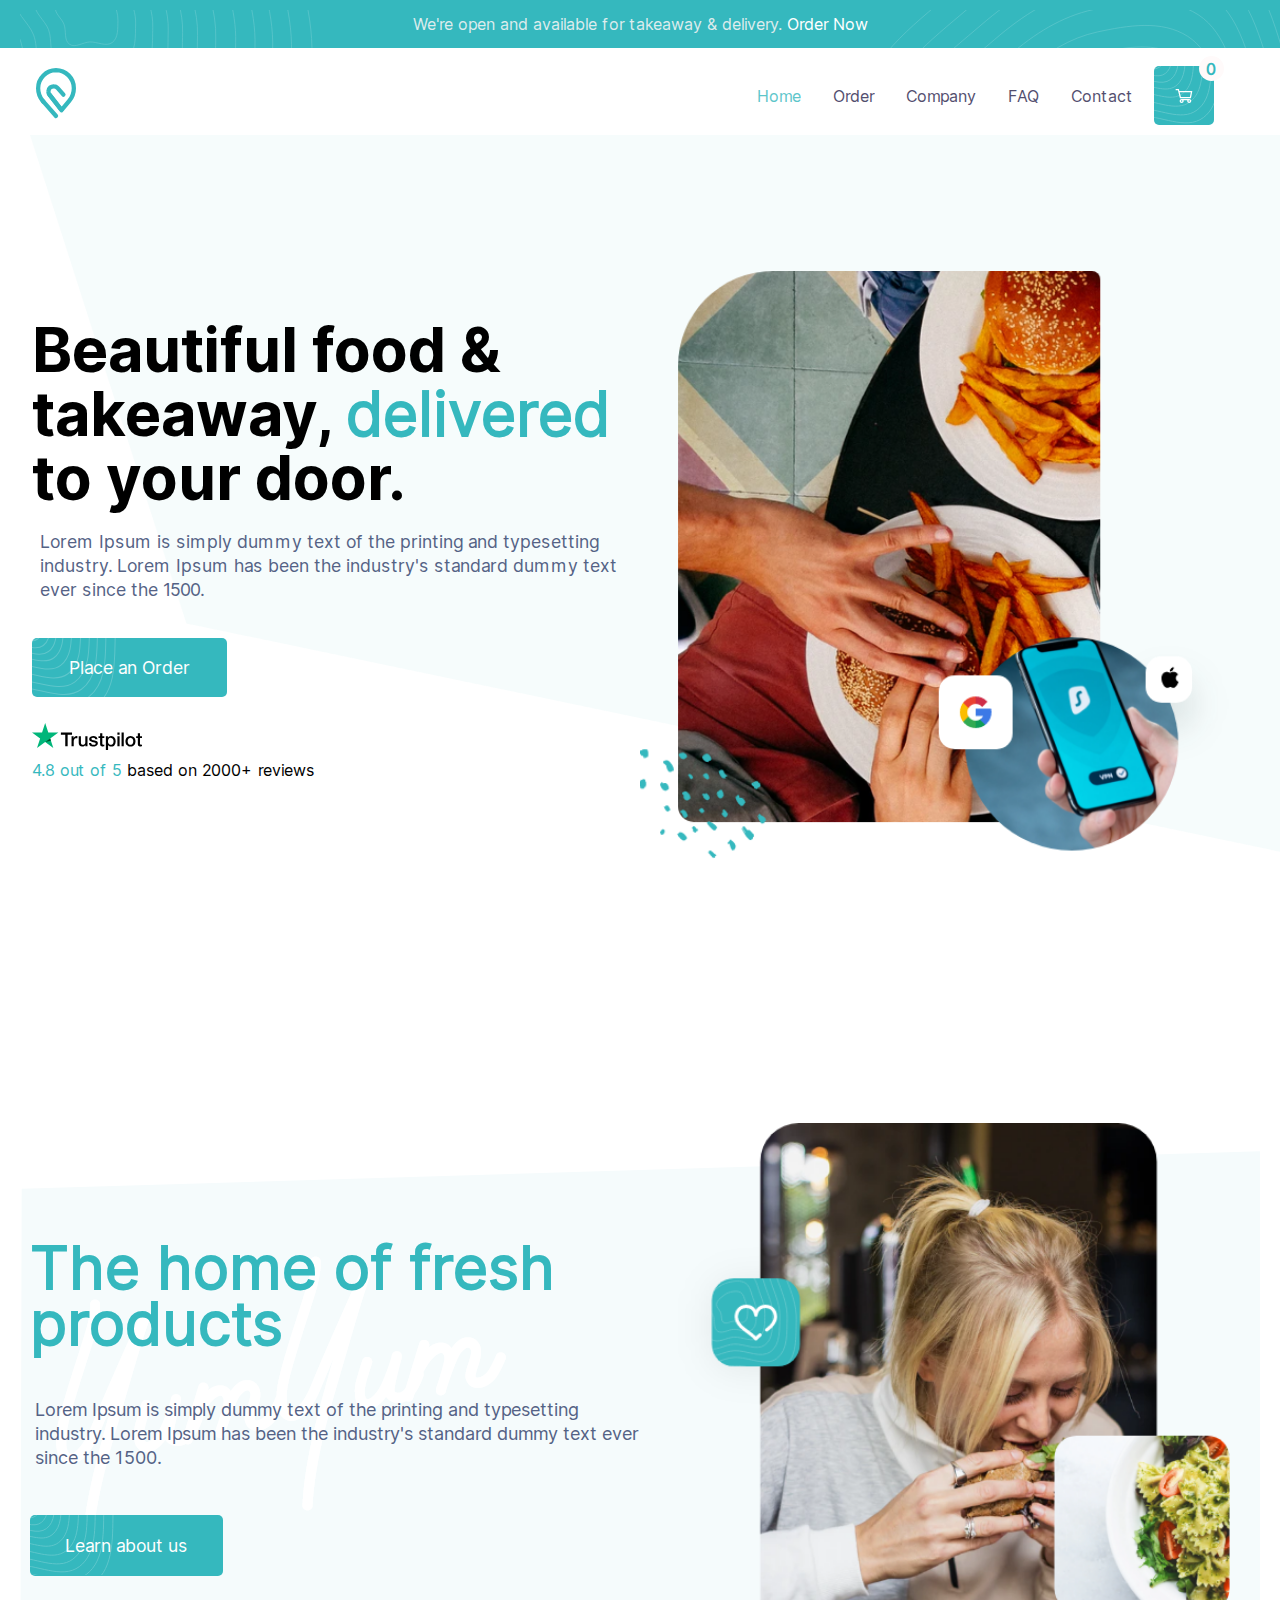
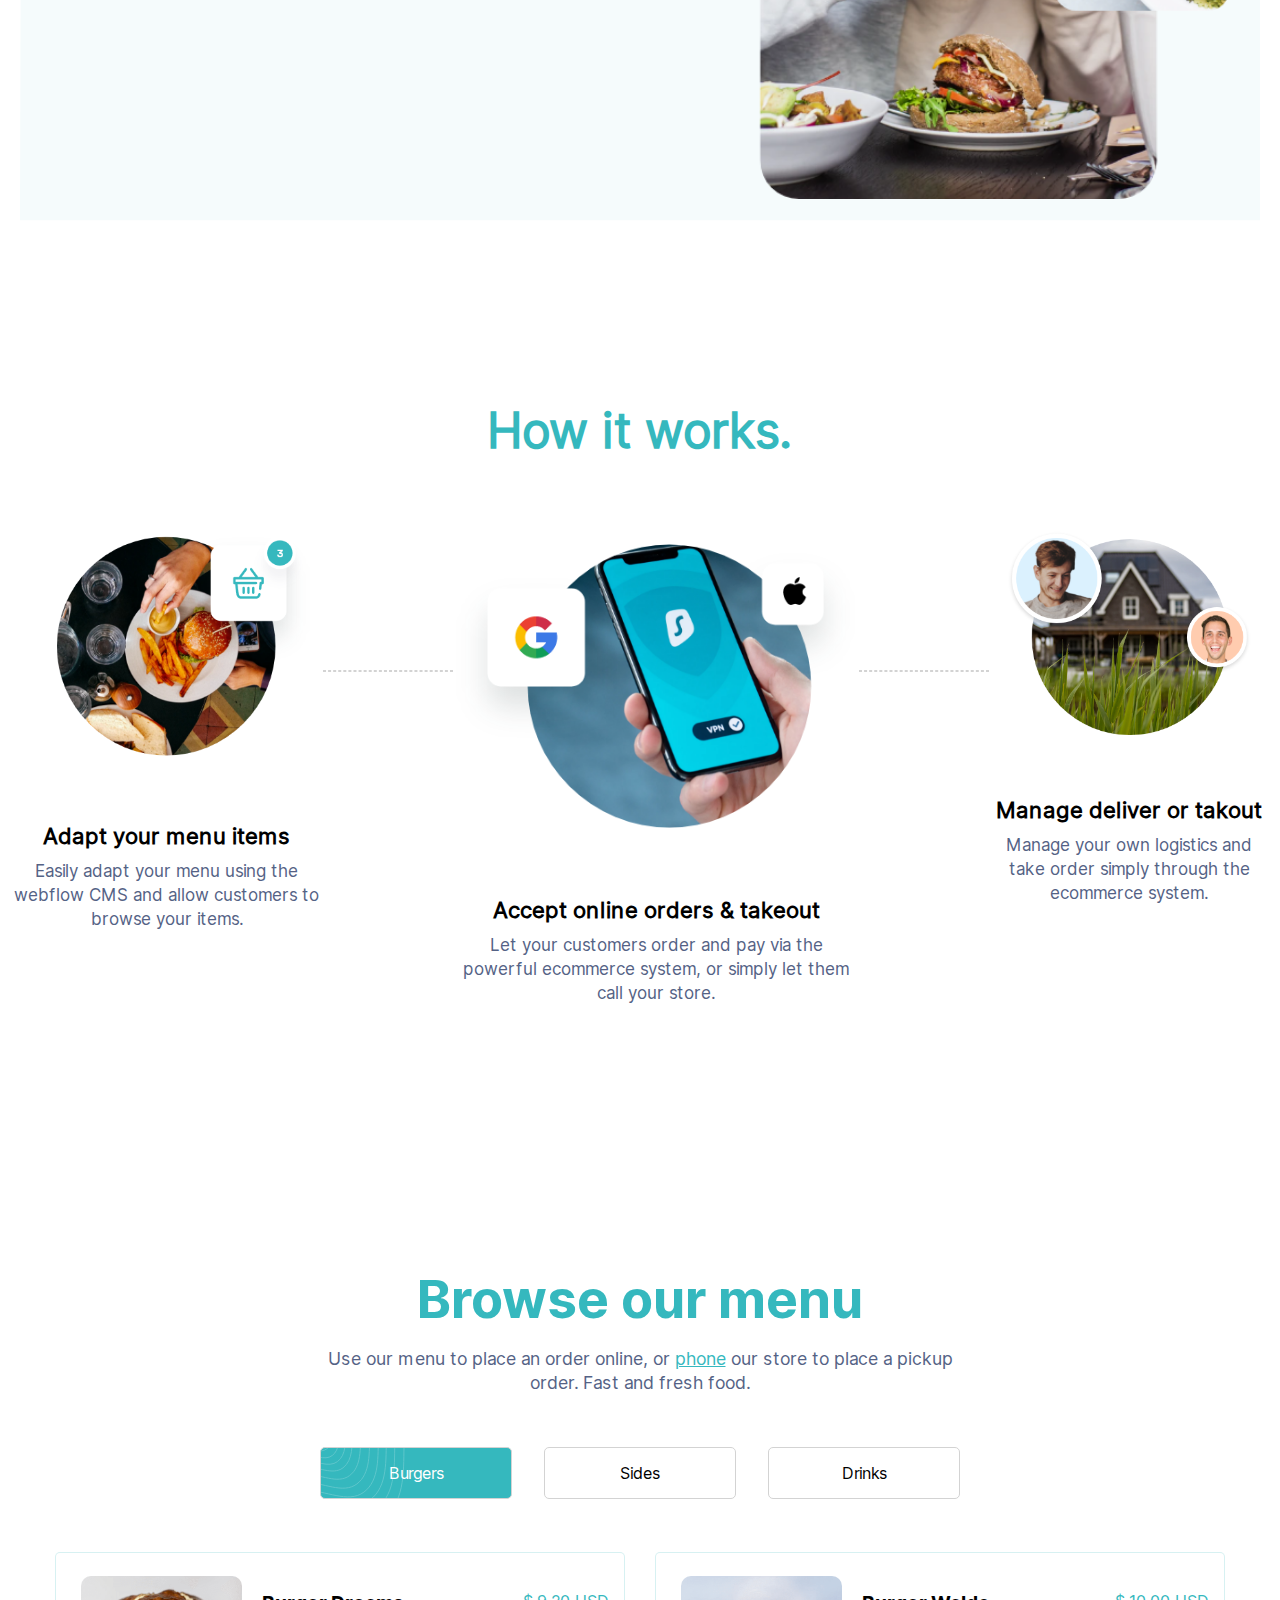
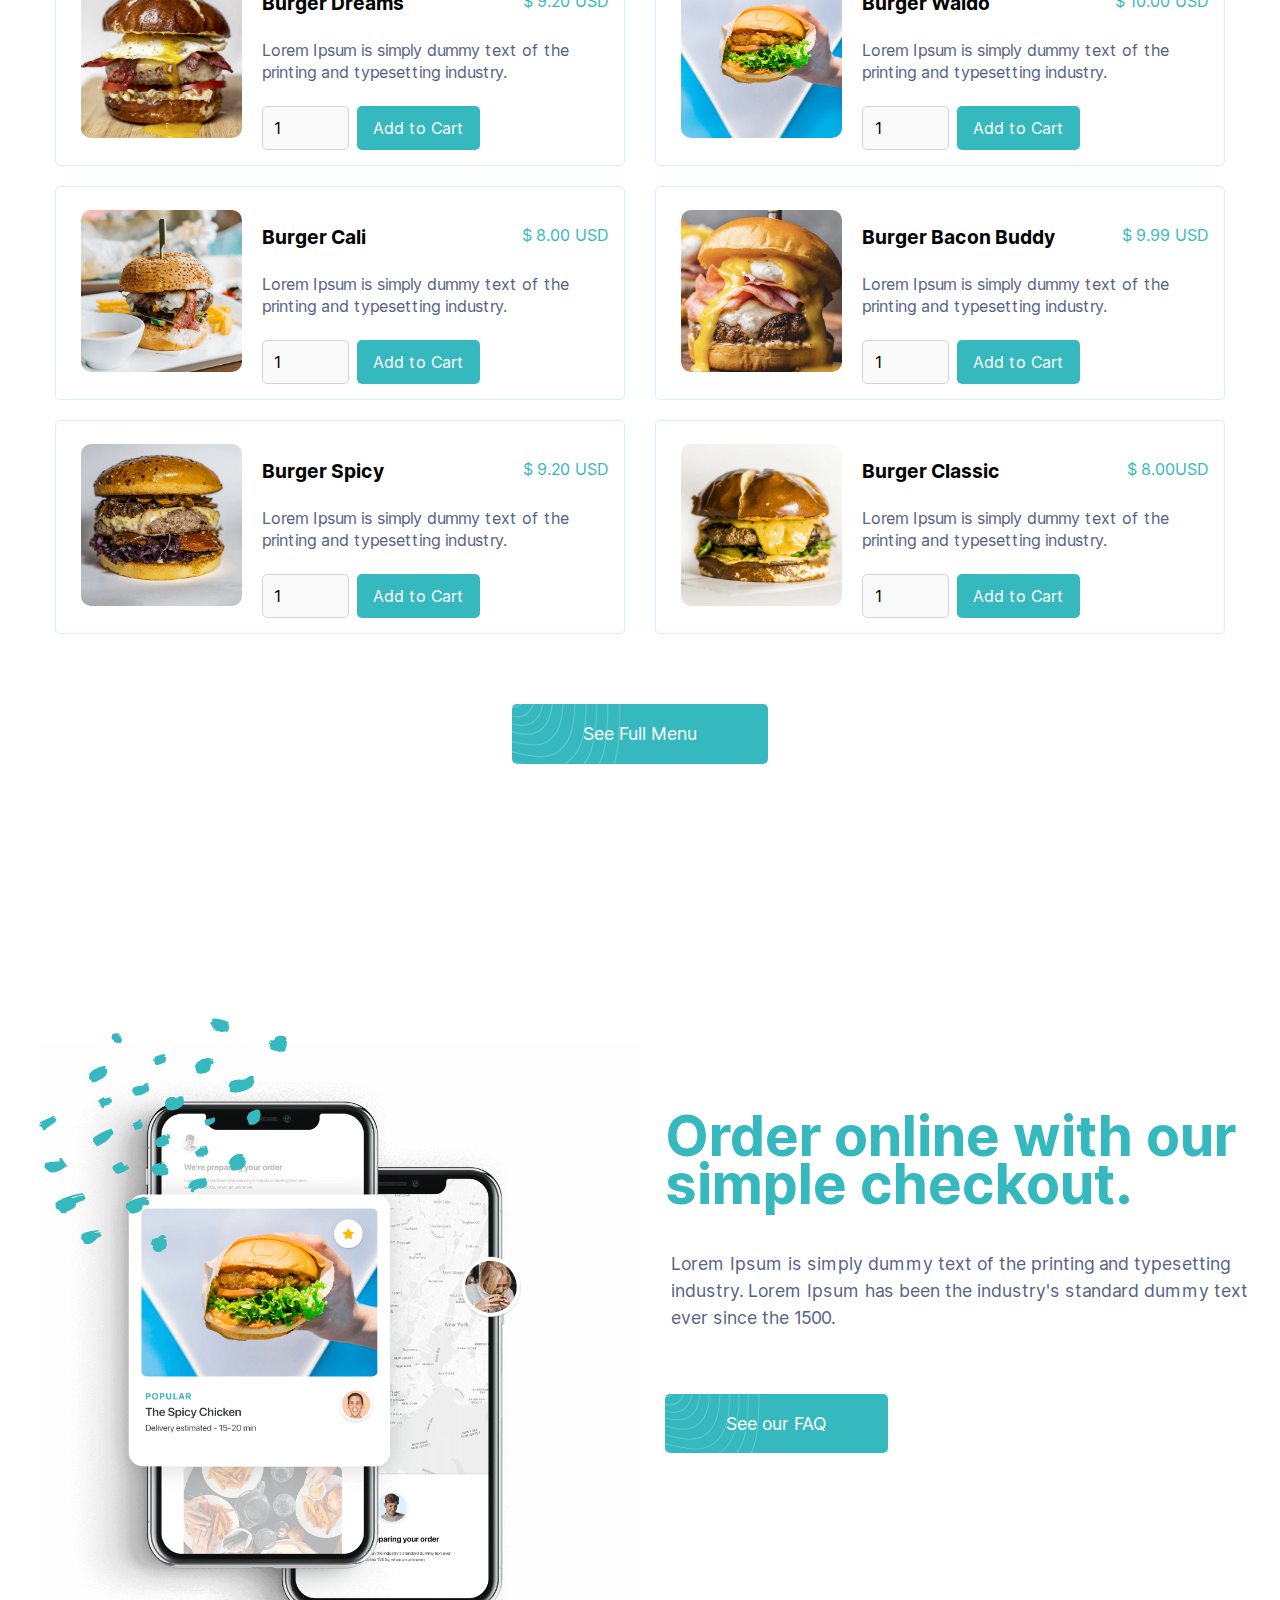
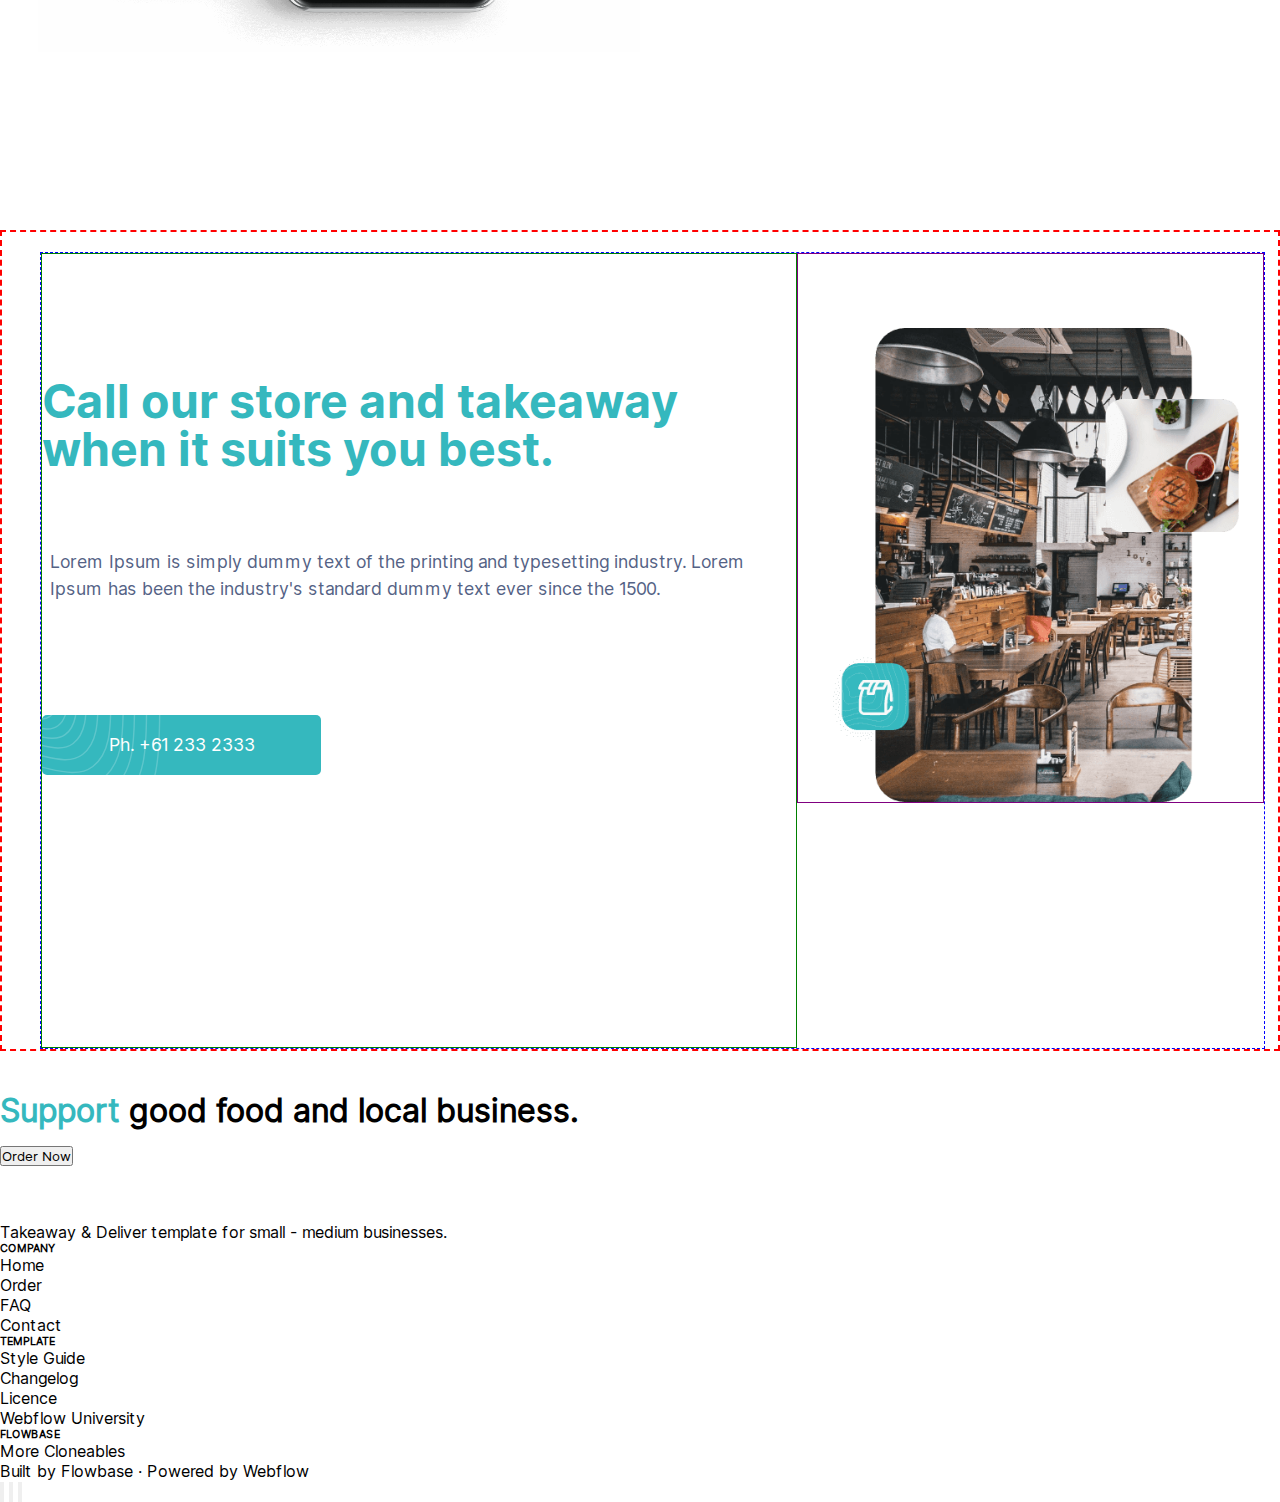
==== index.html @ 61f8eb77 "Finished mobile and desktop layout for call section." ====
<!DOCTYPE html>
<html lang="en">
<head>
    <meta charset="UTF-8">
    <meta http-equiv="X-UA-Compatible" content="IE=edge">
    <meta name="viewport" content="width=device-width, initial-scale=1.0">
    <link rel="stylesheet" href="/resources/styles.css">
    <title>Document</title>
</head>
<body>
    <nav>
        <section id="delivery-notice">
            <img src="/images/Banner Wave.svg" id="banner-wave">
            <p>We're open and available for takeaway & delivery. <a id="order-now">Order Now</a></p>
        </section>

        <section id="link-menu">
            <div id="nav-right">
                <div id="logo-container">
                    <a href="/"><img src="images/Logo.svg" id="logo"></a>
                </div>
                <ul id="nav-list">
                    <li><a class="active">Home</a></li>
                    <li><a>Order</a></li>
                    <li><a>Company</a></li>
                    <li><a>FAQ</a></li>
                    <li><a>Contact</a></li>
                </ul>

                <div id="cart-button">
                    <a>
                        <div id="cart-banner-container">
                            <img src="images/Button Wave.svg" id="cart-banner">
                        </div>
                        <img src="images/shopping-cart.svg" id="cart-pic">
                        <div id="round-div-cart">
                            <p id="in-cart">0</p>
                        </div>
                    </a>
                </div>

                <div id="burger-menu">
                    <a>
                        <img id="burger-menu-icon" src="images/Hamburger_icon.svg">
                    </a>
                </div>
            </div>
        </section>
    </nav>

    <main>
        <section id="first-impression">
            <img src="images/BG Shape.svg" id="impression-bg">
            <div id="first-impression-content">
                <div id="first-impression-left">
                    <div id="background-container">
                        <img id="background-image" src="images/BG Shape.svg">
                    </div>
                    <h1>Beautiful food & takeaway, <span class="highlight-blue">delivered</span> to your door.</h1>
                    <p id="h1-under">Lorem Ipsum is simply dummy text of the printing and typesetting industry. Lorem Ipsum has been the industry's standard dummy text ever since the 1500.</p>
                    <button class="design-button" id="order-button">Place an Order</button>
                    <img id="trustpilot" src="images/trustpilot-logo.svg">
                    <p id="review-text"><span class="highlight-blue">4.8 out of 5</span> based on 2000+ reviews</p>
                </div>

                <div id="first-impression-right">
                    <img src="images/Hero Image.png" id="social-food">
                </div>
            </div>
        </section>

        <section id="fresh-products">
            <img id="fresh-bg" src="images/BG Shape Content.svg">
            <img id="yum-yum" src="images/YumYum.png"> 
            <div id="fresh-products-content">
                <div id="left-fresh-section">
                    <h1>The home of fresh products</h1>
                    <p>Lorem Ipsum is simply dummy text of the printing and typesetting industry. Lorem Ipsum has been the industry's standard dummy text ever since the 1500.</p>
                    <button id="about-us-button" class="design-button">Learn about us</button>
                </div>
                <div id="right-fresh-section">
                    <img id="woman-eating-burger" src="images/Group 33.png">
                </div>
            </div>
        </section>

        <section id="how-it-works">
            <h1 class="highlight-blue">How it works.</h1>

            <div id="steps-container">
                <div class="step" id="step-1">
                    <img class="step-image" src="images/Step 01.png">
                    <h2>Adapt your menu items</h2>
                    <p>Easily adapt your menu using the webflow CMS and allow customers to browse your items.</p>
                </div>
                
                <div class="dashed-line"></div>

                <div class="step" id="step-2">
                    <img class="step-image" src="images/Step 02.png">
                    <h2>Accept online orders & takeout</h2>
                    <p>Let your customers order and pay via the powerful ecommerce system, or simply let them call your store.</p>
                </div>
                
                <div class="dashed-line"></div>

                <div class="step" id="step-3">
                    <img class="step-image" src="images/Step 03.png">
                    <h2>Manage deliver or takout</h2>
                    <p>Manage your own logistics and take order simply through the ecommerce system.</p>
                </div>
            </div>
        </section>

        <section id="menu-container">
            <img class="background-image" id="menu-bg" src="images/BG Shape Content.svg">

            <section id="menu-content">
                <section id="menu-heading">
                    <h1>Browse our menu</h1>
                    <p>Use our menu to place an order online, or <a id="phone-link" class="highlight-blue">phone</a> our store to place a pickup order. Fast and fresh food.</p>
                    <section id="menu-type-buttons">
                        <button class="menu-button active-button">Burgers</button>
                        <button class="menu-button">Sides</button>
                        <button class="menu-button">Drinks</button>
                    </section>
                </section>

                <section id="menu-grid">
                    <div class="product-card">
                        <div class="product-photo-container">
                            <img class="menu-product-photo" src="images/Burger 03.png">
                        </div>

                        <div class="right-section">
                            <div class="product-name-price">
                                <h2 class="product-name">Burger Dreams</h2>
                                <p class="product-price highlight-blue">$ 9.20 USD</p>
                            </div>
                            <p class="product-description">Lorem Ipsum is simply dummy text of the printing and typesetting industry.</p>
    
                            <div class="quantity-add-button">
                                <input type="number" class="quantity" min="0" value="1">
                                <button class="design-button add-to-cart-button">Add to Cart</button>
                            </div>

                        </div>
                    </div>

                    <div class="product-card">
                        <div class="product-photo-container">
                            <img class="menu-product-photo" src="images/Burger 08.png">
                        </div>

                        <div class="right-section">
                            <div class="product-name-price">
                                <h2 class="product-name">Burger Waldo</h2>
                                <p class="product-price highlight-blue">$ 10.00 USD</p>
                            </div>
                            <p class="product-description">Lorem Ipsum is simply dummy text of the printing and typesetting industry.</p>
    
                            <div class="quantity-add-button">
                                <input type="number" class="quantity" min="0" value="1">
                                <button class="design-button add-to-cart-button">Add to Cart</button>
                            </div>

                        </div>
                    </div>

                    <div class="product-card">
                        <div class="product-photo-container">
                            <img class="menu-product-photo" src="images/Burger 04.png">
                        </div>

                        <div class="right-section">
                            <div class="product-name-price">
                                <h2 class="product-name">Burger Cali</h2>
                                <p class="product-price highlight-blue">$ 8.00 USD</p>
                            </div>
                            <p class="product-description">Lorem Ipsum is simply dummy text of the printing and typesetting industry.</p>
    
                            <div class="quantity-add-button">
                                <input type="number" class="quantity" min="0" value="1">
                                <button class="design-button add-to-cart-button">Add to Cart</button>
                            </div>

                        </div>
                    </div>

                    <div class="product-card">
                        <div class="product-photo-container">
                            <img class="menu-product-photo" src="images/Burger 06.png">
                        </div>

                        <div class="right-section">
                            <div class="product-name-price">
                                <h2 class="product-name">Burger Bacon Buddy</h2>
                                <p class="product-price highlight-blue">$ 9.99 USD</p>
                            </div>
                            <p class="product-description">Lorem Ipsum is simply dummy text of the printing and typesetting industry.</p>
    
                            <div class="quantity-add-button">
                                <input type="number" class="quantity" min="0" value="1">
                                <button class="design-button add-to-cart-button">Add to Cart</button>
                            </div>

                        </div>
                    </div>

                    <div class="product-card">
                        <div class="product-photo-container">
                            <img class="menu-product-photo" src="images/Burger 02.png">
                        </div>

                        <div class="right-section">
                            <div class="product-name-price">
                                <h2 class="product-name">Burger Spicy</h2>
                                <p class="product-price highlight-blue">$ 9.20 USD</p>
                            </div>
                            <p class="product-description">Lorem Ipsum is simply dummy text of the printing and typesetting industry.</p>
    
                            <div class="quantity-add-button">
                                <input type="number" class="quantity" min="0" value="1">
                                <button class="design-button add-to-cart-button">Add to Cart</button>
                            </div>

                        </div>
                    </div>

                    <div class="product-card">
                        <div class="product-photo-container">
                            <img class="menu-product-photo" src="images/Burger 01.png">
                        </div>

                        <div class="right-section">
                            <div class="product-name-price">
                                <h2 class="product-name">Burger Classic</h2>
                                <p class="product-price highlight-blue">$ 8.00USD</p>
                            </div>
                            <p class="product-description">Lorem Ipsum is simply dummy text of the printing and typesetting industry.</p>
    
                            <div class="quantity-add-button">
                                <input type="number" class="quantity" min="0" value="1">
                                <button class="design-button add-to-cart-button">Add to Cart</button>
                            </div>

                        </div>
                    </div>
                </section>

                <button class="design-button" id="full-menu-button">See Full Menu</button>
            </section>
        </section>

        <section id="faq">
            <img id="dot-pattern" src="images/Content Pattern.svg">

            <section id="faq-content">
                <img id="faq-image" src="images/Phones.png">

                <div id="faq-right-section">
                    <h1 class="highlight-blue">Order online with our simple checkout.</h1>
                    <p>Lorem Ipsum is simply dummy text of the printing and typesetting industry. Lorem Ipsum has been the industry's standard dummy text ever since the 1500.</p>
                    <button id="faq-button" class="design-button">See our FAQ</button>
                </div>
            </section>

        </section>

        <section id="call">
            <img id="background-image-2">
            <img id="call-yum-yum" src="images/YumYum.png">

            <div id="call-section">
                <div id="left-call-section">
                    <h1 class="highlight-blue">Call our store and takeaway when it suits you best.</h1>
                    <p>Lorem Ipsum is simply dummy text of the printing and typesetting industry. Lorem Ipsum has been the industry's standard dummy text ever since the 1500.</p>
                    <button id="faq-button" class="design-button">Ph. +61 233 2333</button>
                </div>

                <img id="phone-image" src="images/Food Takeaway.png">
            </div>
        </section>

        <section id="order">
            <img id="background-dots">
            <div id="order-section">
                <img id="order-image">
                <div>
                    <h1><span class="highlight-blue">Support</span> good food and local business.</h1>
                    <button id="order-button">Order Now</button>
                </div>
            </div>
        </section>
    </main>

    <footer>
        <img class="background-dots">
        <section id="links-section">
            <section id="logo-and-purpose">
                <img class="logo">
                <p>Takeaway & Deliver template for small - medium businesses.</p>
            </section>

            <section id="company-col">
                <h6>COMPANY</h6>
                <ul>
                    <li><a id="footer-home">Home</a></li>
                    <li><a id="footer-order">Order</a></li>
                    <li><a id="footer-faq">FAQ</a></li>
                    <li><a id="footer-contact">Contact</a></li>
                </ul>
            </section>

            <section id="template-col">
                <h6>TEMPLATE</h6>
                <ul>
                    <li><a id="footer-style-guide">Style Guide</a></li>
                    <li><a id="footer-changelog">Changelog</a></li>
                    <li><a id="footer-licence">Licence</a></li>
                    <li><a id="footer-webflow-uni">Webflow University</a></li>
                </ul>
            </section>

            <section id="flowbase-col">
                <h6>FLOWBASE</h6>
                <ul>
                    <li><a id="footer-more-cloneables">More Cloneables</a></li>
                </ul>
            </section>
        </section>

        <section id="socials-section">
            <div id="socials-left-section">
                <p>Built by 
                    <a id="socials-flowbase">Flowbase</a>
                     · Powered by 
                     <a id="socials-webflow">Webflow</a>
                </p>
            </div>

            <div id="socials-right-section">
                <button><img id="instagram"></button>
                <button><img id="twitter"></button>
                <button><img id="youtube"></button>
            </div>
        </section>
    </footer>
</body>
</html>
---- resources/styles.css ----
@font-face {
    font-family: inter-bold;
    src: url(/resources/fonts/Inter-Bold.woff);
    font-weight: bold;
}

@font-face {
    font-family: inter-regular;
    src: url(/resources/fonts/Inter-Regular.woff);
}

@font-face {
    font-family: inter-semibold;
    src: url(/resources/fonts/Inter-SemiBold.woff);
}

* {
    margin: 0;
    padding: 0;
    box-sizing: border-box;
    font-family: inter-regular, Arial, Helvetica, sans-serif;
}

:root {
    --prime-color-blue: #35b8be;
    --trans-white: rgba(245, 245, 245, 0.875);
    --light-white: #ffffff;
    --purple-blue: #28224b;
    --light-purple-blue: #546285;
    --light-blue-bg-image: #f5fafc;
}

/* Classes and universal style*/
a {
    cursor: pointer;
}

.highlight-blue {
    color: var(--prime-color-blue);
}

.design-button {
    border: none;
    background-color: var(--prime-color-blue);
    padding: 1.2rem 2.3rem;
    background-image: url("/images/Button\ Wave.svg");
    color: white;
    border-radius: 5px;
    font-size: 1.1rem;
}


/*Navigation-delivery notice*/
#delivery-notice {
    overflow-x: hidden;
    display: none;
    height: 48px;
    position: relative;
    background-color: var(--prime-color-blue);
}

#banner-wave {
    position: absolute;
    width: 100%;
    height: auto;
    left: 20px;
    top: 10px
}

#delivery-notice {
    text-align: center;
    color: var(--trans-white);
    overflow: hidden;
}

#delivery-notice p {
    font-size: 1rem;
    height: 100%;
    vertical-align: middle;
    line-height: 3rem;
}

#order-now {
    color: white;
}

/*Navigation-link menu*/
nav {
    overflow: hidden;
    background-color: var(--light-blue-bg-image);
}

#nav-background {
    position: absolute;
    z-index: -1;
}

#link-menu {
    background-color: var(--light-blue-bg-image);
    margin: 1rem 0;
}

#nav-right {
    display: flex;
    justify-content: right;
    margin: auto 10px;
}

#logo-container {
    justify-content: left;
    width: 100%;
    margin: auto;
}

#logo {
    width: 40px;
}

#nav-list {
    display: none;
}

#cart-button {
    background-color: var(--prime-color-blue);
    border-radius: 5px;
    position: relative;
    margin: 10px 5px;
}

#cart-banner-container {
    overflow: hidden;
}

#cart-banner {
    position: absolute;
}

#cart-pic {
    width: 20px;
    margin: 20px 20px 15px 20px;
}

#round-div-cart {
    position: absolute;
    top: -10px;
    right: -10px;
    height: 25px;
    width: 25px;
    border-radius: 50%;
    background-color: rgb(255, 250, 250);
}

#in-cart {
    text-align: center;
    margin: 3px;
    color: var(--prime-color-blue);
    font-weight: bold;
}

#burger-menu {
    border-radius: 5px;
    margin: 10px 5px;
    background-color: #7e828f1a;
}

#burger-menu-icon {
    width: 20px;
    margin: 20px 20px 15px 20px
}

/* First Impressions Section*/
#first-impression-content {
    padding: 1rem auto;
}

#first-impression-left {
    display: flex;
    flex-direction: column;
    align-items: center;
    justify-content: center;
    overflow: hidden;
}

#background-container {
    position: relative;
    width: 100%;
    z-index: -1;
}

#background-image {
    position: absolute;
    height: 600px;
    background-size: cover;
    left: -200px;
    top: -50px;
}

#first-impression-left h1 {
    font-size: 3rem;
    text-align: center;
    font-family: inter-bold;
    line-height: 3.2rem;
}

#h1-under {
    margin: 20px .5rem 20px;
    color: var(--light-purple-blue);
    text-align: center;
    font-size: 1.1rem;
    line-height: 1.5rem;
}

#order-button {
    margin: 2rem auto 1.5rem;
}

#trustpilot {
    margin: 10px 15px 10px 0px;
}

#review-text {
    color: black;
    margin-bottom: 6rem;
}

#first-impression-right {
    display: flex;
    justify-content: center;
    margin-bottom: 4rem;
}

#social-food {
    width: 95%;
}

#impression-bg {
    display: none;
}

/* Fresh products section*/
#fresh-products {
    position: relative;
    padding-bottom: 6rem;
    overflow: hidden;
}

#fresh-bg {
    position: absolute;
    z-index: -2;
    height: 150%;
    overflow-y:hidden;
    top: -100px;
}

#yum-yum {
    position: absolute;
    top: 200px;
    width: 100%;
    z-index: 1;
}

#fresh-products-content {
    display: flex;
    flex-direction: column;
    overflow: hidden;
}

#left-fresh-section {
    display: flex;
    flex-direction: column;
    align-items: center;

    z-index: 1;
}

#left-fresh-section h1 {
    text-align: center;
    color: var(--prime-color-blue);
    font-size: 48px;
    margin-top: 6rem;
    margin-bottom: 2rem;
    line-height: 3rem;
}

#left-fresh-section p {
    color: var(--light-purple-blue);
    text-align: center;
    line-height: 1.5rem;
    font-size: 1.125rem;
    padding: 5px;
}

#about-us-button {
    width: 78%;
    margin: 3rem auto;
    background-repeat: no-repeat;
}

#right-fresh-section {
    margin-top: 30px;
    margin-right: 10px;
}

#woman-eating-burger {
    width: 100%;
    margin-right: 5px;
}

/* How it works section*/
.step {
    text-align: center;
    padding: auto 2rem;
}

.step-image {
    width: 100%;
    margin-bottom: 2.9rem;
}

.step h2 {
    padding: 0 2rem;
    margin: 1px;
}

.step p {
    padding: 0 2.7rem;
    color: var(--light-purple-blue);
    line-height: 1.5rem;
}

.dashed-line {
    border: 1px dashed lightgrey;
    width: 1px;
    height: 100px;
    align-self: center;
    margin: 30px 0;
}

#how-it-works h1 {
    text-align: center;
    font-size: 3rem;
    margin: 70px 0 50px;
}

#steps-container {
    display: flex;
    flex-direction: column;
    padding: 0 10px 70px 10px;
}

/* Menu section*/
.menu-button {
    border: 1px solid lightgray;
    background-color: transparent;
    margin: 2% auto;
    width: 85%;
    border-radius: 5px;
    padding: 15px;
    font-size: 1rem;
    cursor: pointer;
}

.product-card {
    margin: 10px auto;
    background-color: white;
    border-radius: 5px;
    border: 1px solid rgba(53, 184, 190, .2);
    padding: 15px;
}

.product-photo-container {
    border-radius: 10px;
    display: flow-root;
}

.menu-product-photo {
    border-radius: 10px;
    width: 100%;
}

.product-name-price {
    display: flex;
    flex-direction: column;
    margin: 1.4rem 0 .8rem;
}

.product-name {
    font-size: 1.2rem;
    font-weight: 700;
    margin-bottom: .7rem;
    font-family: inter-bold;
}

.product-description{
    line-height: 1.4rem;
    color: var(--light-purple-blue);
}

.quantity-add-button {
    display: flex;
    margin-top: 1.4rem;
}

.quantity {
    margin-right: .5rem;
    border-radius: 5px;
    padding: .7rem;
    width: 25%;
    font-size: 1rem;
    background-color: #fafafa;
    border: 1px solid lightgray;
}

.quantity:focus {
    outline: 1px solid rgba(41, 84, 255, 0.598);
    border-style: none;
}

.add-to-cart-button {
    background-image: none;
    padding: 0 1rem;
    font-size: 1rem;
}

#menu-type-buttons .active-button {
    background-image: url("/images/Button\ Wave.svg");
    background-color: var(--prime-color-blue);
    background-repeat: no-repeat;
    color: white;
    font-size: 1rem;
}

#menu-container {
    background-color: var(--light-blue-bg-image);
}

#menu-bg {
    display: none;
}

#menu-content {
    display: flex;
    flex-direction: column;
}

#menu-heading h1 {
    color: var(--prime-color-blue);
    font-size: 3rem;
    text-align: center;
    line-height: 3.5rem;
    margin: 100px 0 20px 0;
}

#phone-link {
    text-decoration: underline;
}

#menu-heading p {
    text-align: center;
    padding: 0 15px;
    line-height: 1.5rem;
    color: var(--light-purple-blue);
    font-size: 1.1rem;
    margin-bottom: 50px;
}

#menu-type-buttons {
    margin: 30px 0;
    display: flex;
    flex-direction: column;
}

#menu-grid {
    display: flex;
    flex-direction: column;
    padding: 0px 20px;
}

#full-menu-button {
    width: 80%;
    background-repeat: no-repeat;
    background-size: cover;
    margin-left: auto;
    margin-right: auto;
    margin: 60px auto 100px;
}

/* Faq Section */
#faq {
    position: relative;
    margin: 20% 0 0%;
}

#dot-pattern {
    position: absolute;
    width: 70%;
}

#faq-content {
    display: flex;
    flex-direction: column;
}

#faq-image {
    margin-bottom: 20%;
}

#faq-right-section {
    text-align: center;
}

#faq-right-section h1 {
    font-family: inter-bold;
    font-size: 3rem;
    line-height: 3rem;

}

#faq-right-section p {
    color: var(--light-purple-blue);
    font-size: 1.1rem;
    margin: 1rem 0 2rem;
    padding: 0 .4rem;
    line-height: 1.7rem;
}

#faq-button {
    width: 80%;
    background-repeat: no-repeat;
    background-size: cover;
    margin: 5% 0 20%;
}

/*Call Section*/
#call {
    position: relative;
    background-color: var(--light-blue-bg-image);
    padding: 30% 1%;
    overflow-x: hidden;
    z-index: -1;
}

#call-yum-yum {
    position: absolute;
    top: 20%;
    width: 100%;
    z-index: -1;
}

#call-section {
    text-align: center;
}

#left-call-section h1 {
    font-size: 2.9rem;
    font-family: inter-bold;
    line-height: 3rem;
}

#left-call-section p {
    padding: 10% 1%;
    color: var(--light-purple-blue);
    font-size: 1.1rem;
    line-height: 1.7rem;
}

#phone-image {
    width: 100%;
    padding: 6% 2% 0 0;
}

@media screen and (min-width: 990px){
    /* Display delivery and order note*/
    nav {
        background-color: white;
    }

    #delivery-notice {
        display: block;
    }

    #link-menu {
        margin: .5rem 4% auto 2%;
        background-color: white;
    }

    /* Hide burger menu, list nav links. */
    #burger-menu {
        display: none;
    }

    .active {
        color: var(--prime-color-blue)
    }

    #nav-list{
        display: flex;
        list-style-type: none;
        align-items: center;

    }

    #nav-list li {
        margin: auto 1rem;
        color: var(--purple-blue);
        opacity: .8;
    }

    #nav-list li:hover {
        opacity: 1;
    }

    /*First Impression section */
    #first-impression {
        position: relative;
        overflow: hidden;
    }

    #first-impression-content {
        display: flex;
        padding: 8.5rem 2rem;
        overflow: hidden;
    }

    #first-impression-left {
        display: flex;
        width: 50%;
        align-items: start;
    }

    #first-impression-left h1 {
        text-align: left;
        font-size: 3.8rem;
        line-height: 4rem;
    }

    #h1-under {
        text-align: left;
    }

    #first-impression-right {
        width: 50%;
    }

    #order-button {
        margin: 1rem 0px;
    }

    #social-food {
        object-fit: contain;
        width: 100%;
    }

    #background-container {
        display: none;
    }

    #impression-bg {
        position: absolute;
        left: 30px;
        width: 100%;
        z-index: -1;
        display: block;
    }

    /* Fresh Products Section */
    #fresh-products {
        margin-top: 4rem;
        padding: 20px;
        margin-right: 20px;
    }

    #fresh-bg {
        width: 100%;
        top: -200px;
    }

    #yum-yum {
        z-index: -1;
        top: 70px;
        width: auto;
    }

    #fresh-products-content {
        display: flex;
        flex-direction: row;
        overflow: visible;
    }

    #left-fresh-section {
        display: flex;
        flex-basis: 55%;
        padding-left: 10px;
        align-items: start;
    }

    #left-fresh-section h1 {
        font-size: 60px;
        text-align: left;
        line-height: 3.5rem;
    }

    #left-fresh-section p {
        margin: 10px 0;
        text-align: left;
    }

    #about-us-button {
        margin: 30px 0;
        padding: 20px 35px;
        width: auto;
    }

    #right-fresh-section {
        flex-basis: 50%;
        position: relative;
        top: -50px;
    }

    /* How it works section*/
    .dashed-line {
        width: 300px;
        height: 1px;
        align-self: auto;
        margin: 150px 0;
    }

    .step h2 {
        padding: 0 0px;
        font-size: 22px;
    }
    
    .step p {
        margin-top: 10px;
        padding: 0;
        font-size: 17px;
    }

    #how-it-works h1{
        margin-bottom: 60px;
    }

    #how-it-works {
        margin: 8rem 0 6rem;
    }

    #steps-container {
        display: flex;
        flex-direction: row;
    }

    #step-2 {
        width: 75%;
    }

    /* Menu container */
    .product-card {
        max-width: 48%;
        display: flex;
        flex-direction: row;
    }

    .product-photo-container {
        max-width: 30%;
        align-self: center;
        margin-left: 10px;
        margin-right: 20px;
    }

    .product-name-price {
        display: flex;
        flex-direction: row;
        justify-content: space-between;
    }

    #menu-container {
        background-color: transparent;
        position: relative;
    }

    #menu-heading h1 {
        font-family: inter-bold;
        font-size: 3.3rem;
    }

    #menu-heading p {
        width: 55%;
        margin: auto;
    }

    #menu-type-buttons {
        flex-direction: row;
        justify-content: center;
        column-gap: 2rem;
        padding-right: 25%;
        padding-left: 25%;
        margin-top: 40px;
    }

    #menu-grid {
        flex-direction: row;
        flex-flow: row wrap;
        row-gap: 1%;
        column-gap: 1%;
        margin: auto 2%;
    }

    #full-menu-button {
        max-width: 20%;
    }

    #menu-bg {
        position: absolute;
        top: -2%;
        padding: 0 2%;
        width: 100%;
        height: 100%;
        z-index: -1;
    }

    /* Faq Section */

    #faq {
        margin: 5% 1%;
        padding: 5% 0;
    }

    #dot-pattern {
        margin: 2% 2%;
        width: 20%;
    }

    #faq-content {
        flex-direction: row;
    }

    #faq-image {
        padding: 2% 0;
        margin: 2%;
        width: 48%;
    }

    #faq-right-section {
        display: flex;
        flex-direction: column;
        text-align: left;
    }

    #faq-right-section h1 {
        font-size: 3.5rem;
        margin-top: 20%;
    }

    #faq-right-section p {
        margin-top: 7%;
    }

    #faq-button {
        width: 37%;
    }

    /* Call section */
    #call {
        background-color: transparent;
        padding: 0 1% 0 3%;

        border: 2px dashed red;
    }

    #call-section {
        display: flex;
        flex-direction: row;

        border: 1px dashed blue;
    }

    #left-call-section {
        text-align: left;
        padding: 10% 0;

        border: 1px solid green;
    }

    #phone-image {
        height: 550px;

        border: 1px solid purple;
        width: 550px;
    }
}
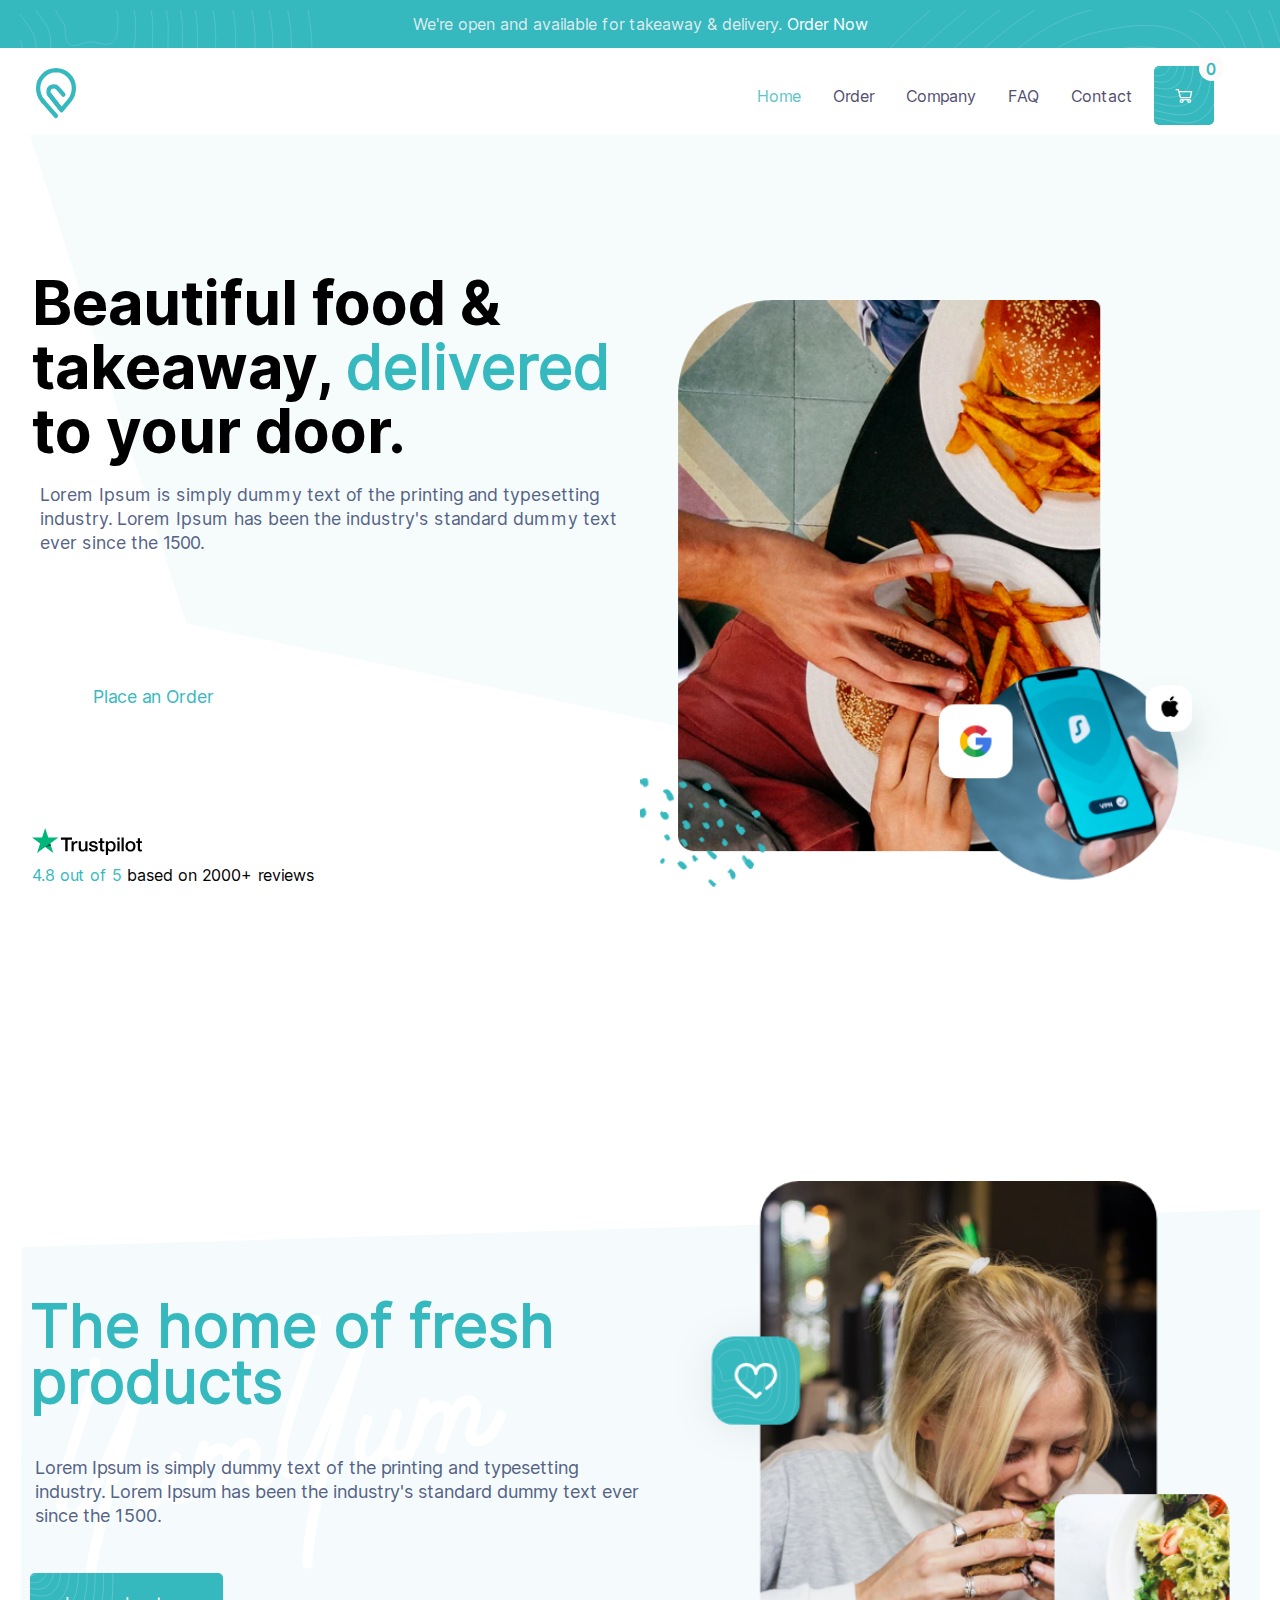
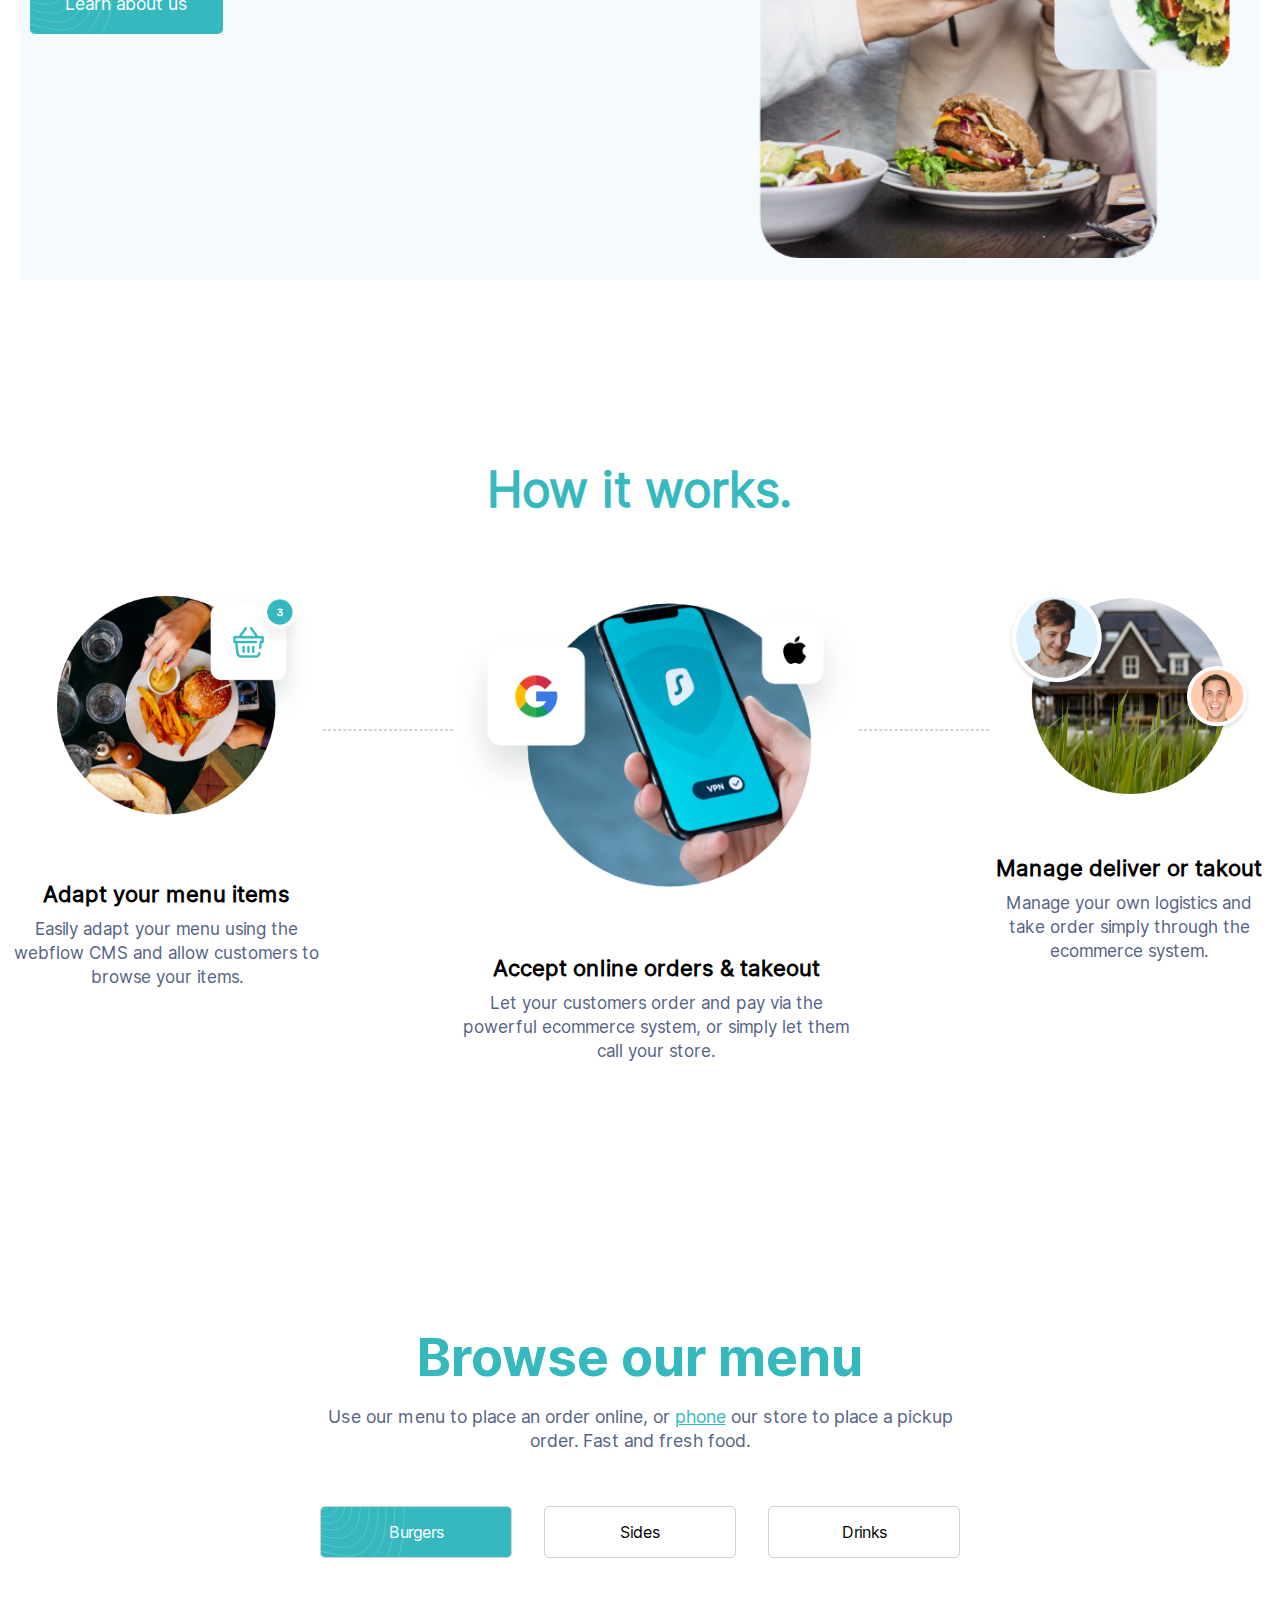
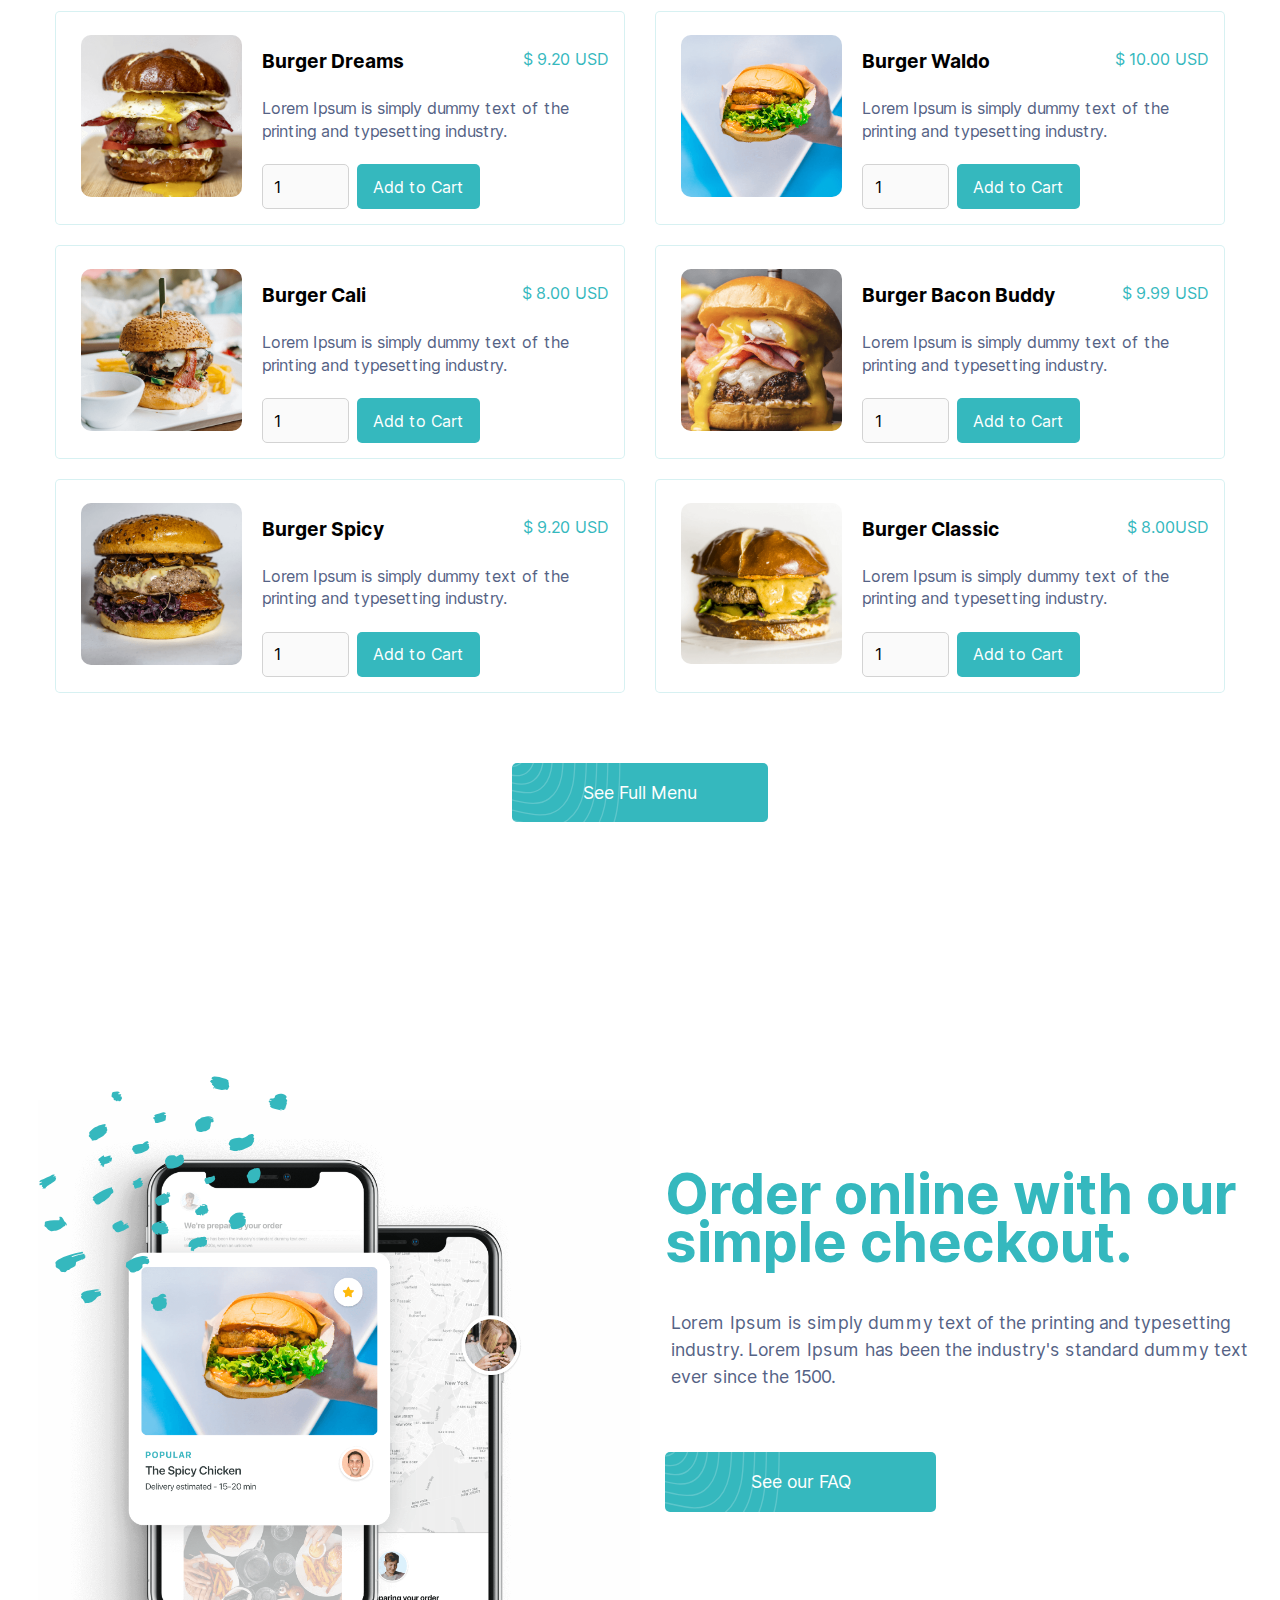
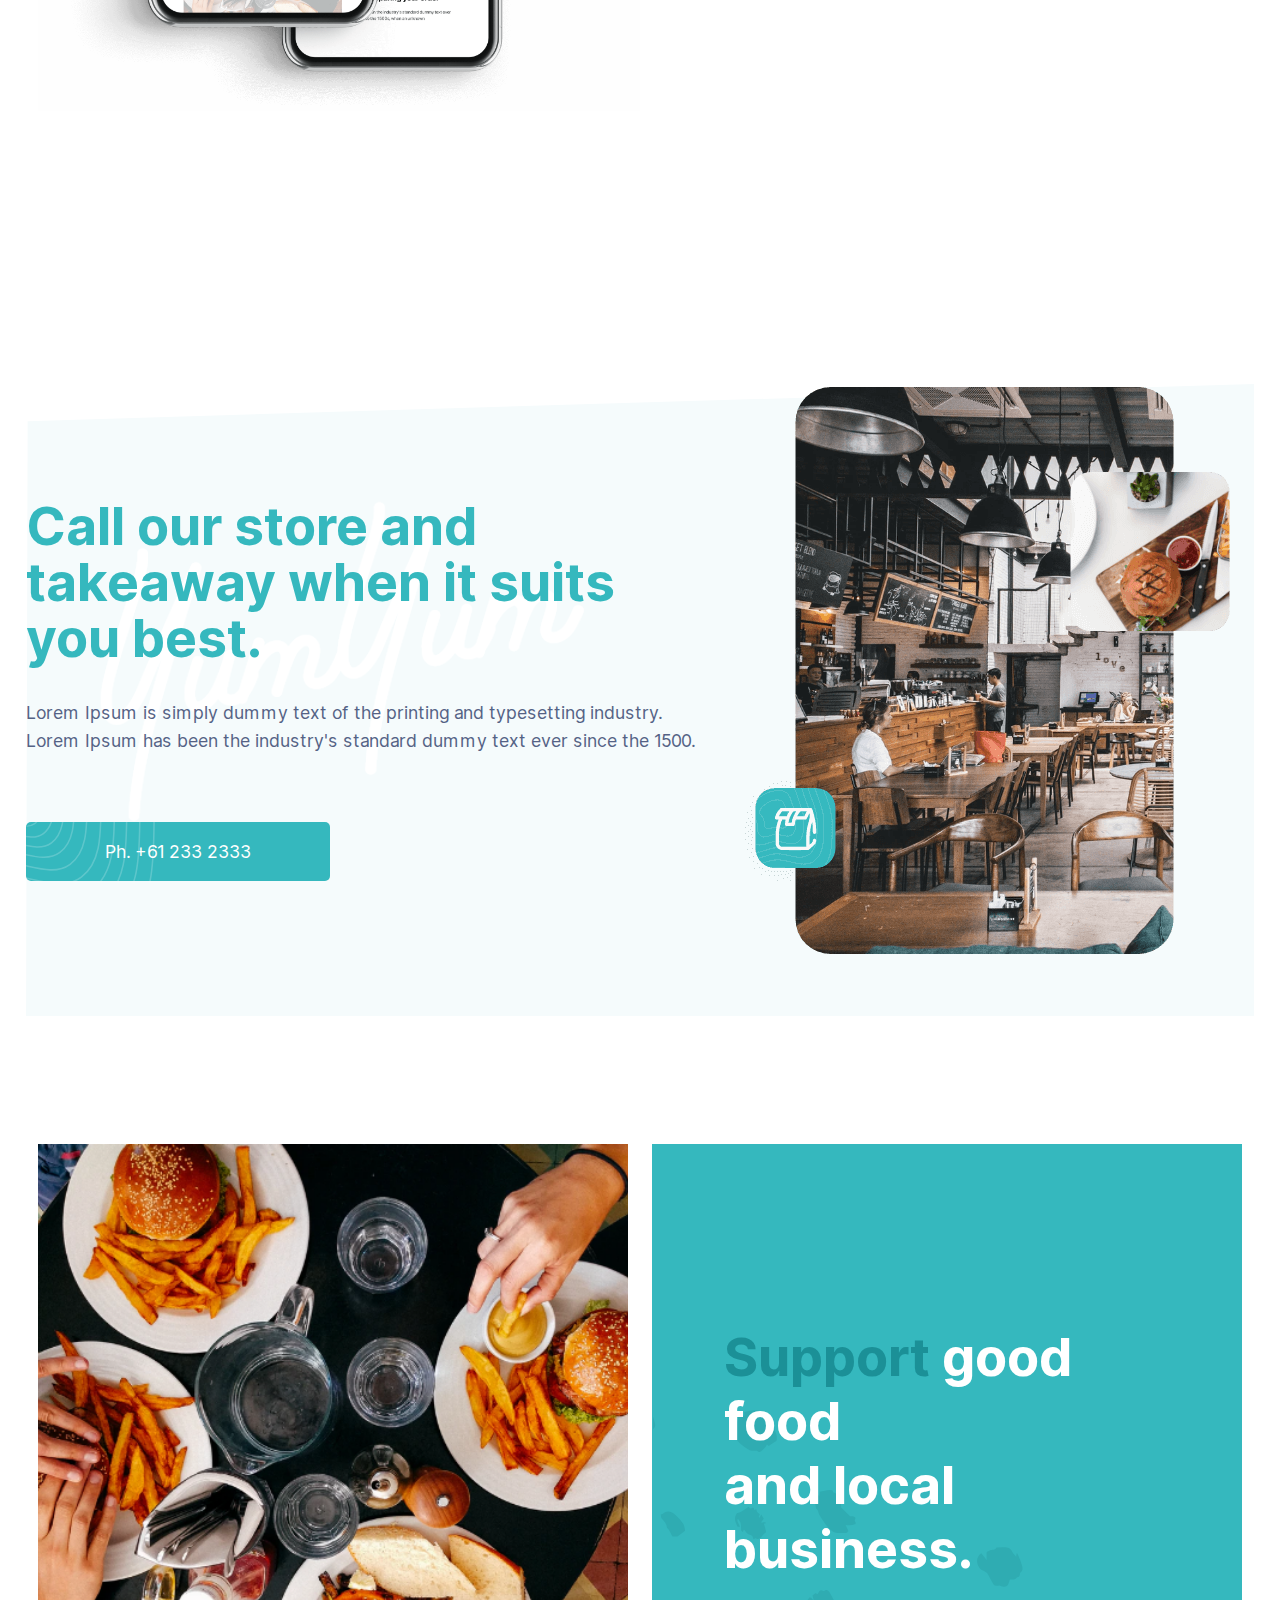
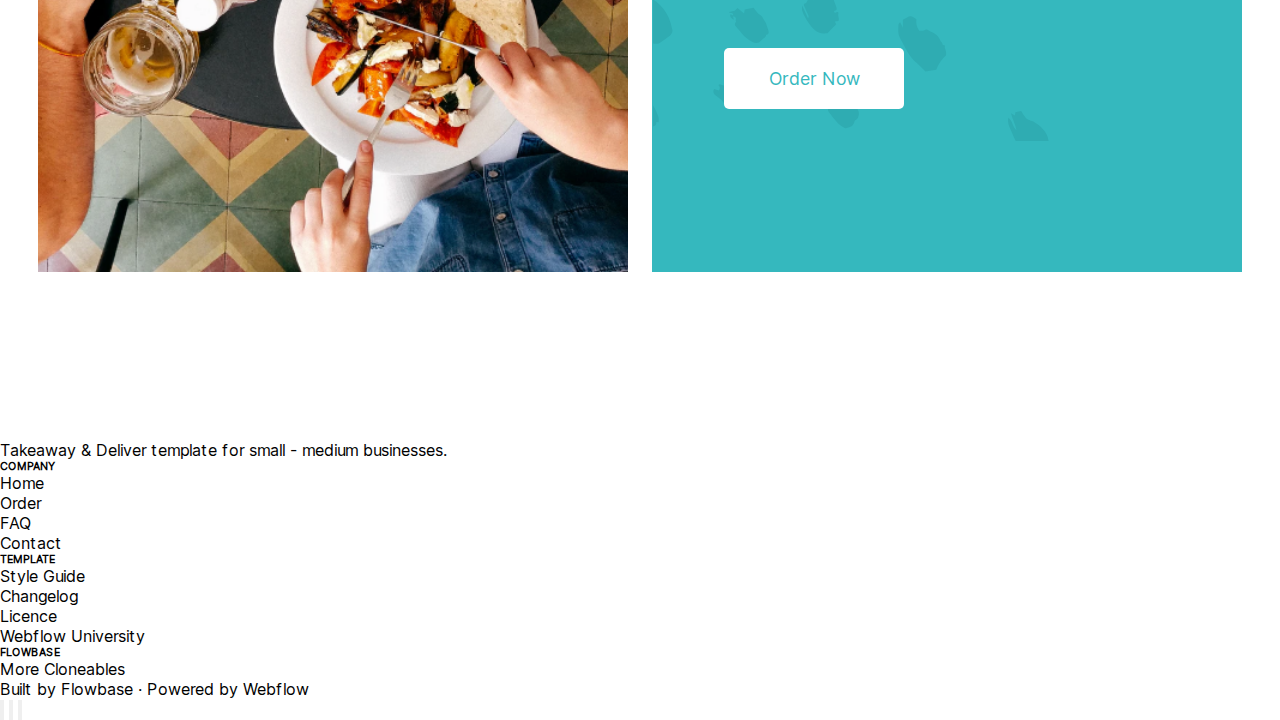
==== commit d783425d: "Completed Order Section layout for mobile and desktop." ====
--- a/index.html
+++ b/index.html
@@ -268,10 +268,11 @@
         </section>
 
         <section id="call">
-            <img id="background-image-2">
             <img id="call-yum-yum" src="images/YumYum.png">
 
             <div id="call-section">
+                <img id="background-image-2" src="images/BG Shape Content.svg">
+
                 <div id="left-call-section">
                     <h1 class="highlight-blue">Call our store and takeaway when it suits you best.</h1>
                     <p>Lorem Ipsum is simply dummy text of the printing and typesetting industry. Lorem Ipsum has been the industry's standard dummy text ever since the 1500.</p>
@@ -283,13 +284,14 @@
         </section>
 
         <section id="order">
-            <img id="background-dots">
+            <div id="order-image-container">
+                <img id="order-image" src="images/Group Photo.png">
+            </div>
+
             <div id="order-section">
-                <img id="order-image">
-                <div>
-                    <h1><span class="highlight-blue">Support</span> good food and local business.</h1>
-                    <button id="order-button">Order Now</button>
-                </div>
+                <img id="background-dots" src="images/Pattern 01.svg">
+                <h1><span class="dark-prime-blue">Support</span> good food <br> and local business.</h1>
+                <button id="order-button">Order Now</button>
             </div>
         </section>
     </main>
--- a/resources/styles.css
+++ b/resources/styles.css
@@ -28,6 +28,7 @@
     --purple-blue: #28224b;
     --light-purple-blue: #546285;
     --light-blue-bg-image: #f5fafc;
+    --dark-prime-blue: #1b9097;
 }
 
 /* Classes and universal style*/
@@ -47,6 +48,11 @@
     color: white;
     border-radius: 5px;
     font-size: 1.1rem;
+}
+
+.dark-prime-blue {
+    color: var(--dark-prime-blue);
+    font-family: inter-bold;
 }
 
 
@@ -551,6 +557,10 @@
     text-align: center;
 }
 
+#background-image-2 {
+    display: none;
+}
+
 #left-call-section h1 {
     font-size: 2.9rem;
     font-family: inter-bold;
@@ -567,6 +577,56 @@
 #phone-image {
     width: 100%;
     padding: 6% 2% 0 0;
+}
+
+/* Order Section */ 
+#order {
+    display: flex;
+    flex-direction: column;
+    margin: 3%;
+
+    overflow: hidden;
+}
+
+#order-image {
+    height: 100%;
+    width: 190%;
+    object-fit:contain;
+    object-position: -135px;
+}
+
+#order-section {
+    position: relative;
+    background-color: var(--prime-color-blue);
+    margin-top: 7%;
+    padding: 20% 4%;
+    z-index: 1;
+}
+
+#background-dots {
+    position: absolute;
+    width: 100%;
+    z-index: -1;
+
+    top: -5px;
+    left: 1px;
+}
+
+#order-section h1 {
+    font-size: 2.56rem;
+    color: white;
+    font-family: inter-bold;
+    line-height: 3rem;
+}
+
+#order-button {
+    color: var(--prime-color-blue);
+    background-color: white;
+    padding: 19px 29%;
+    border: none;
+    border-radius: 5px;
+    font-size: 1.1rem;
+    margin: 50px 0 0;
 }
 
 @media screen and (min-width: 990px){
@@ -862,29 +922,92 @@
     /* Call section */
     #call {
         background-color: transparent;
-        padding: 0 1% 0 3%;
-
-        border: 2px dashed red;
+        margin: 2% 2% 0;
+        padding: 0 0;
+        z-index: -1;
+    }
+
+    #call-yum-yum {
+        position: absolute;
+        width: 45%;
+        left: 3%;
+        z-index: 0;
     }
 
     #call-section {
+        position: relative;
         display: flex;
         flex-direction: row;
-
-        border: 1px dashed blue;
+        margin: 2% 0 0;
+    }
+
+    #background-image-2 {
+        display: initial;
+        position: absolute;
+        z-index: -1;
+        width: 100%;
+        top: 10%;
     }
 
     #left-call-section {
+        display: flex;
+        flex-direction: column;
+        justify-content: center;
         text-align: left;
-        padding: 10% 0;
-
-        border: 1px solid green;
+        padding: 15% 0 0;
+    }
+
+    #left-call-section h1 {
+        font-size: 3.3rem;
+        line-height: 3.5rem;;
+    }
+
+    #left-call-section p {
+        padding: 5% 0;
+    }
+
+    #faq-button {
+        width: 45%;
     }
 
     #phone-image {
-        height: 550px;
-
-        border: 1px solid purple;
-        width: 550px;
-    }
+        width: 48%;
+        height: 60%;
+    }
+
+    /* Order Section */
+    #order {
+        flex-direction: row;
+        margin: 10% 3%;
+        justify-content: space-between;
+    }
+
+    #order-image-container {
+        width: 49%;
+        overflow: hidden;
+    }
+
+    #order-image {
+        height: 100%;
+        width: 110%;
+        object-fit:cover;
+        object-position: -195px;
+    }
+
+    #order-section {
+        margin: 0;
+        width: 49%;
+        padding: 15% 6% 8%;
+    }
+
+    #order-section h1 {
+        font-size: 3.3rem;
+        line-height: 4rem;
+    }
+
+    #order-button {
+        padding: 20px 10%;
+        margin: 15% 0;
+    }
+
 }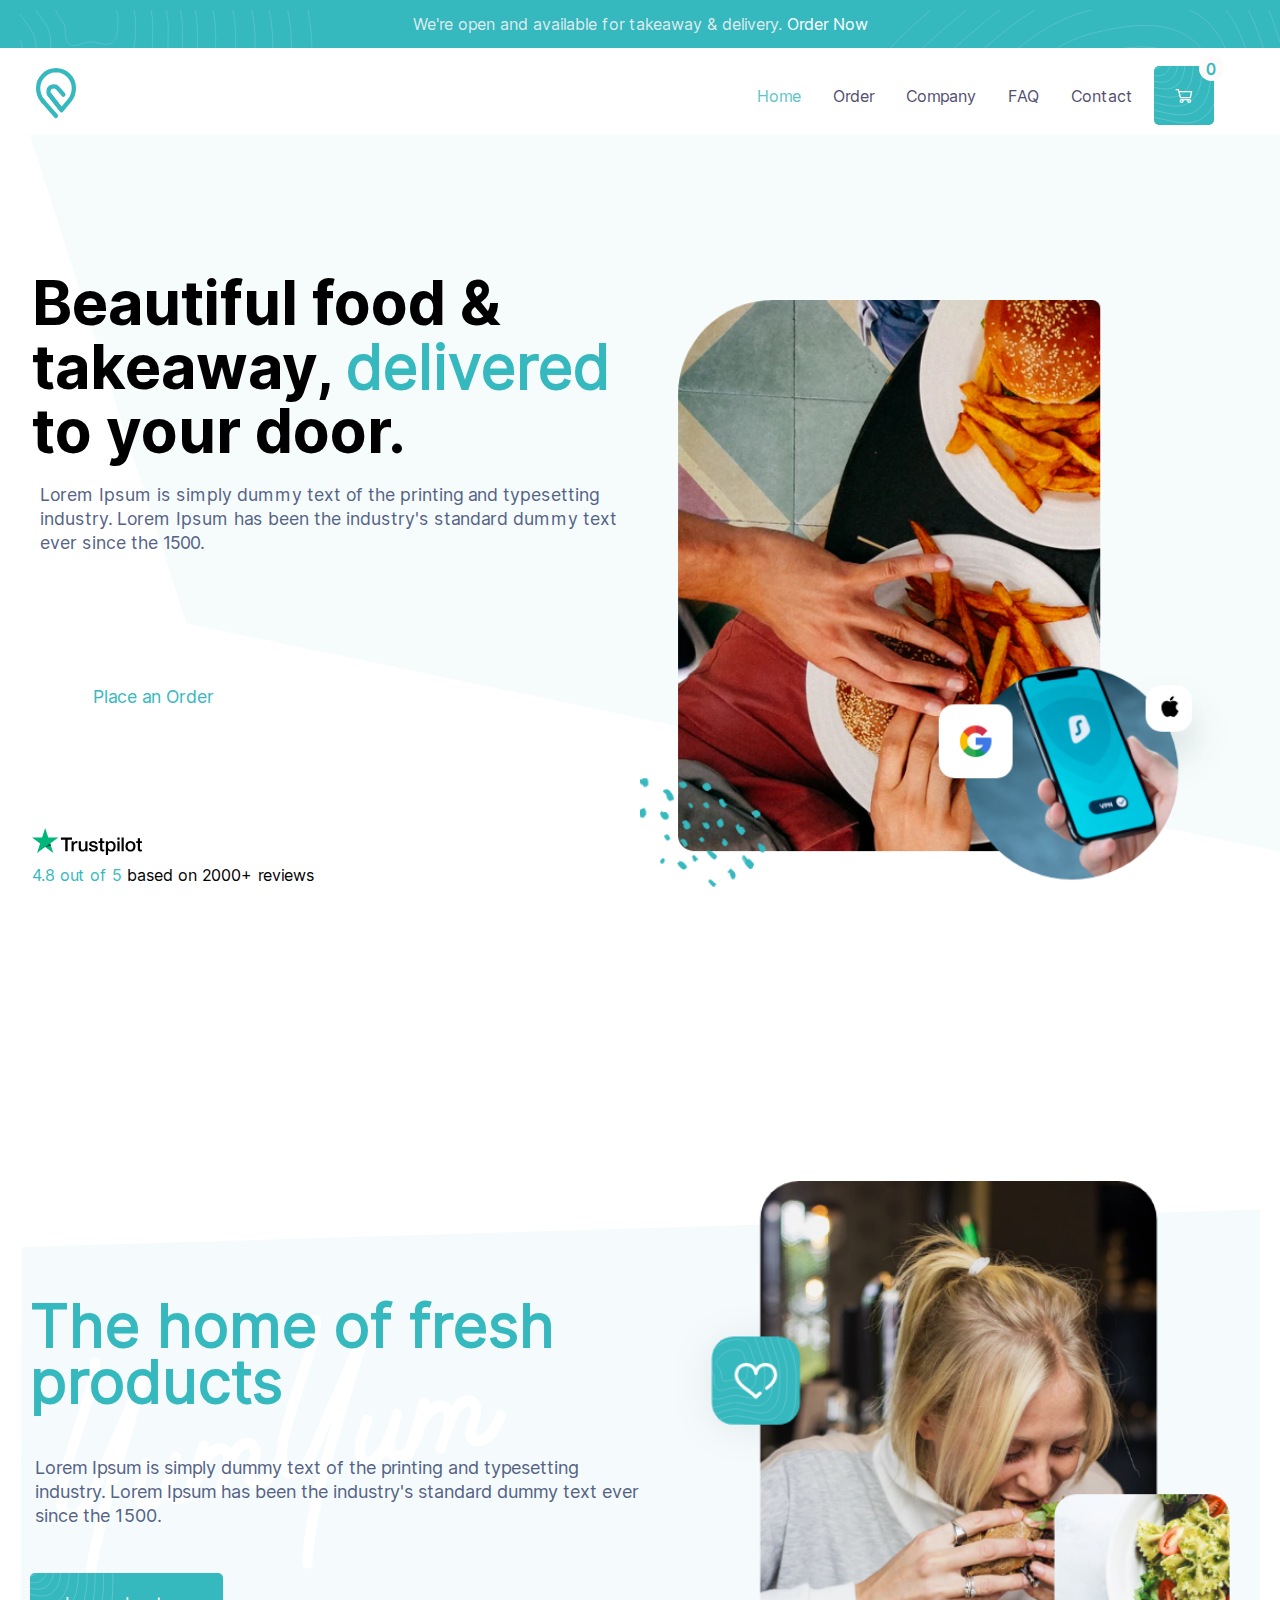
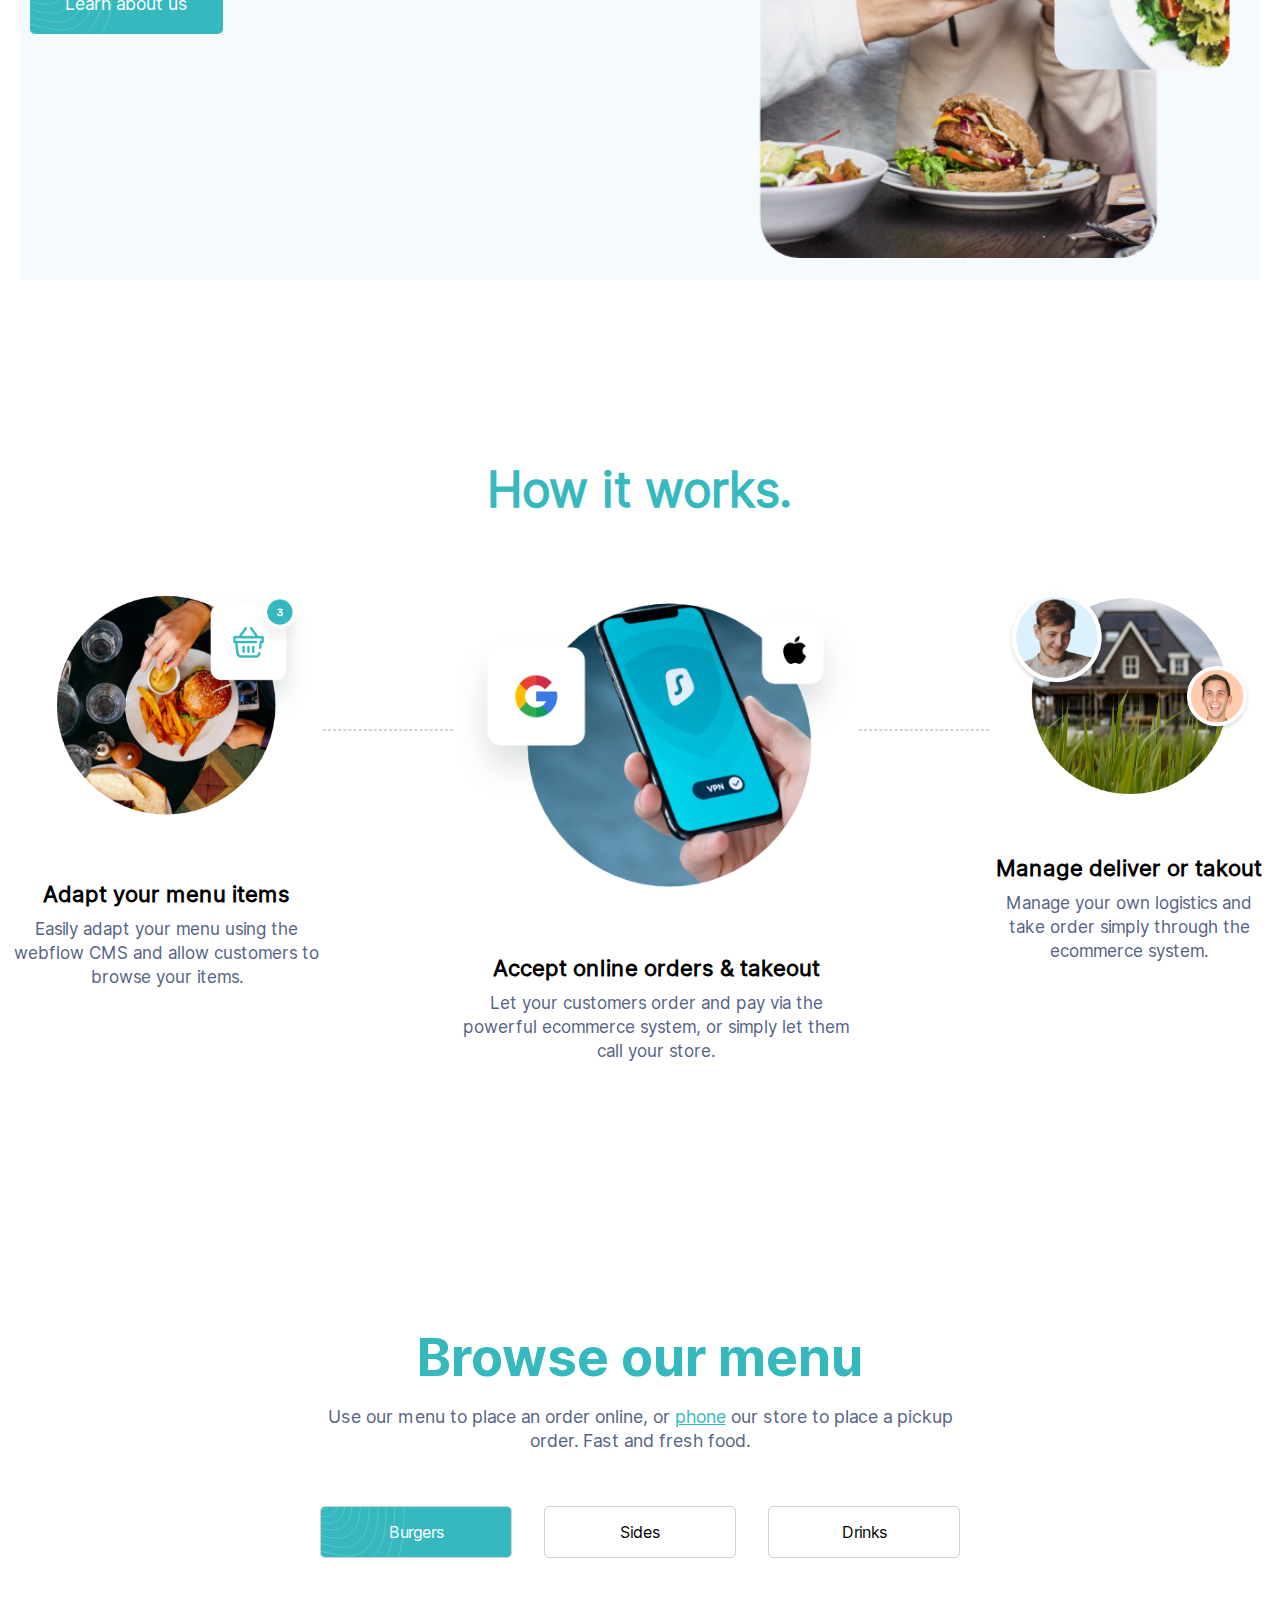
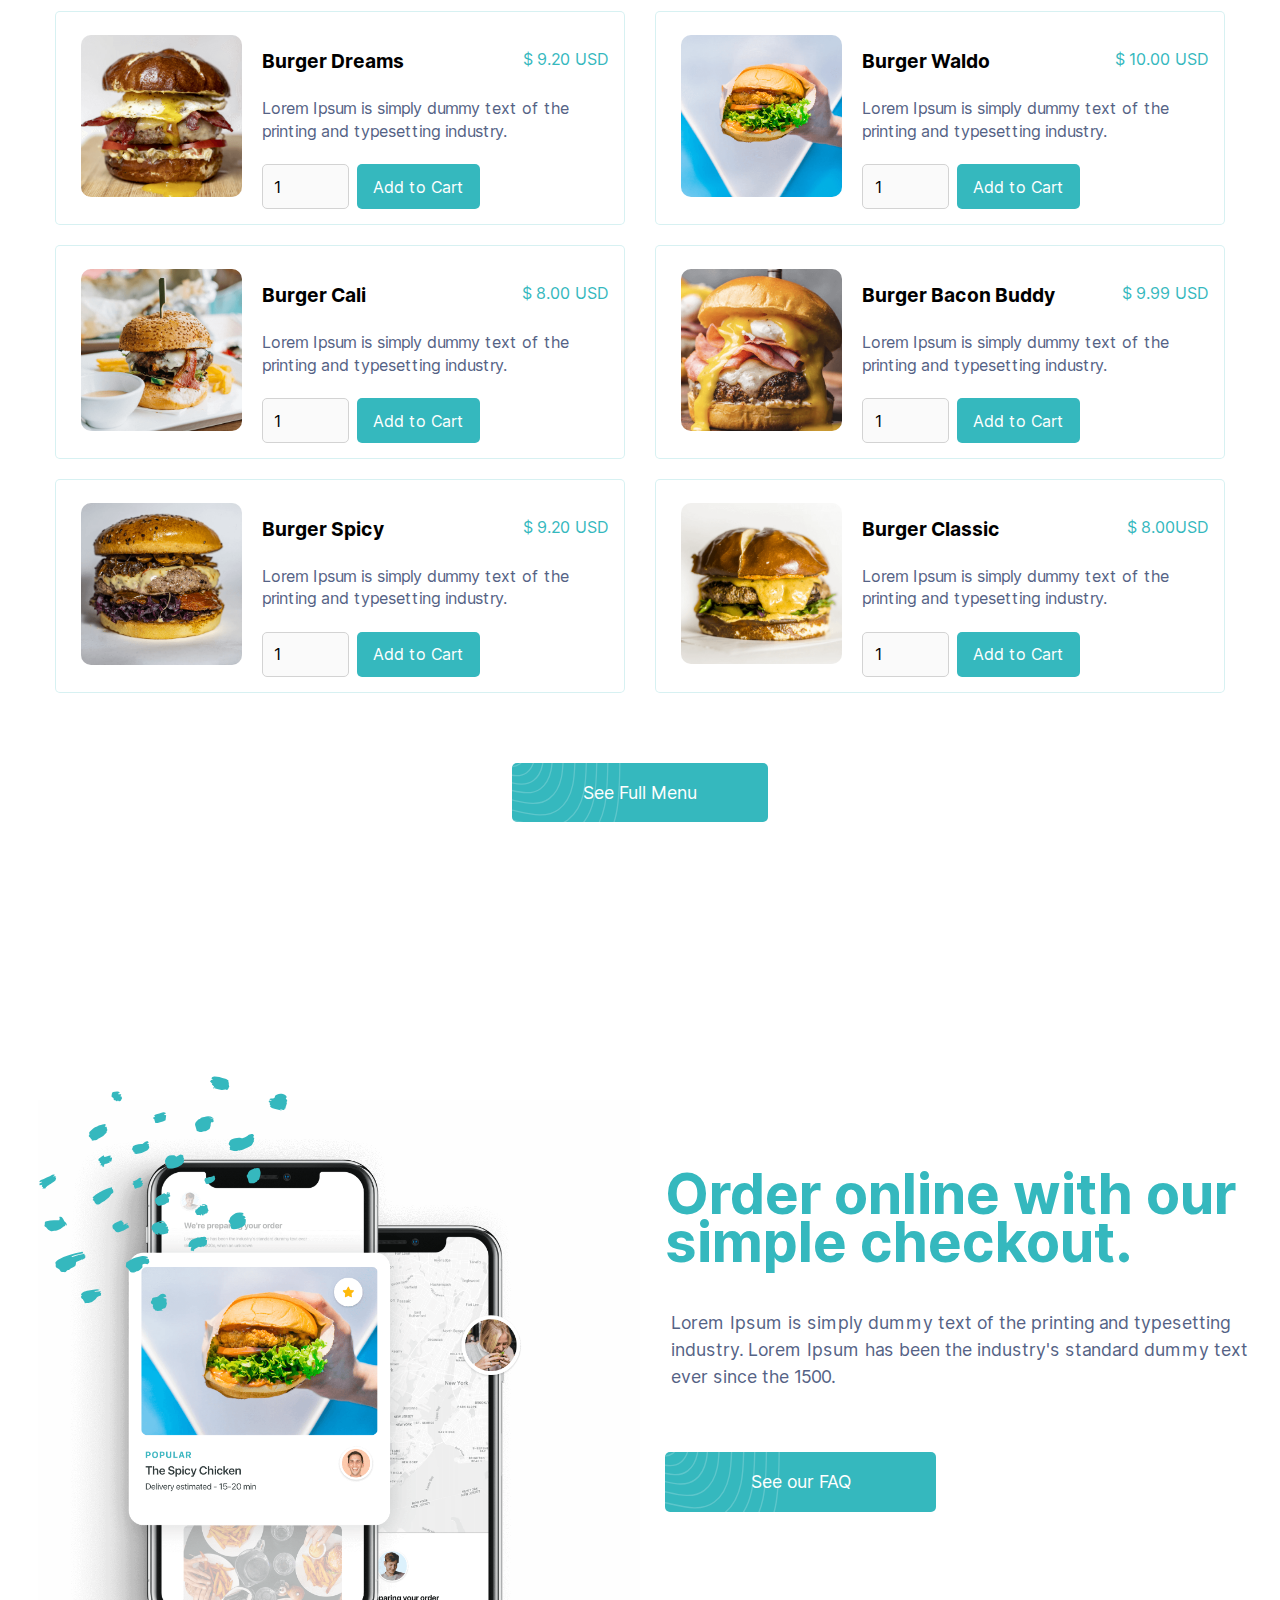
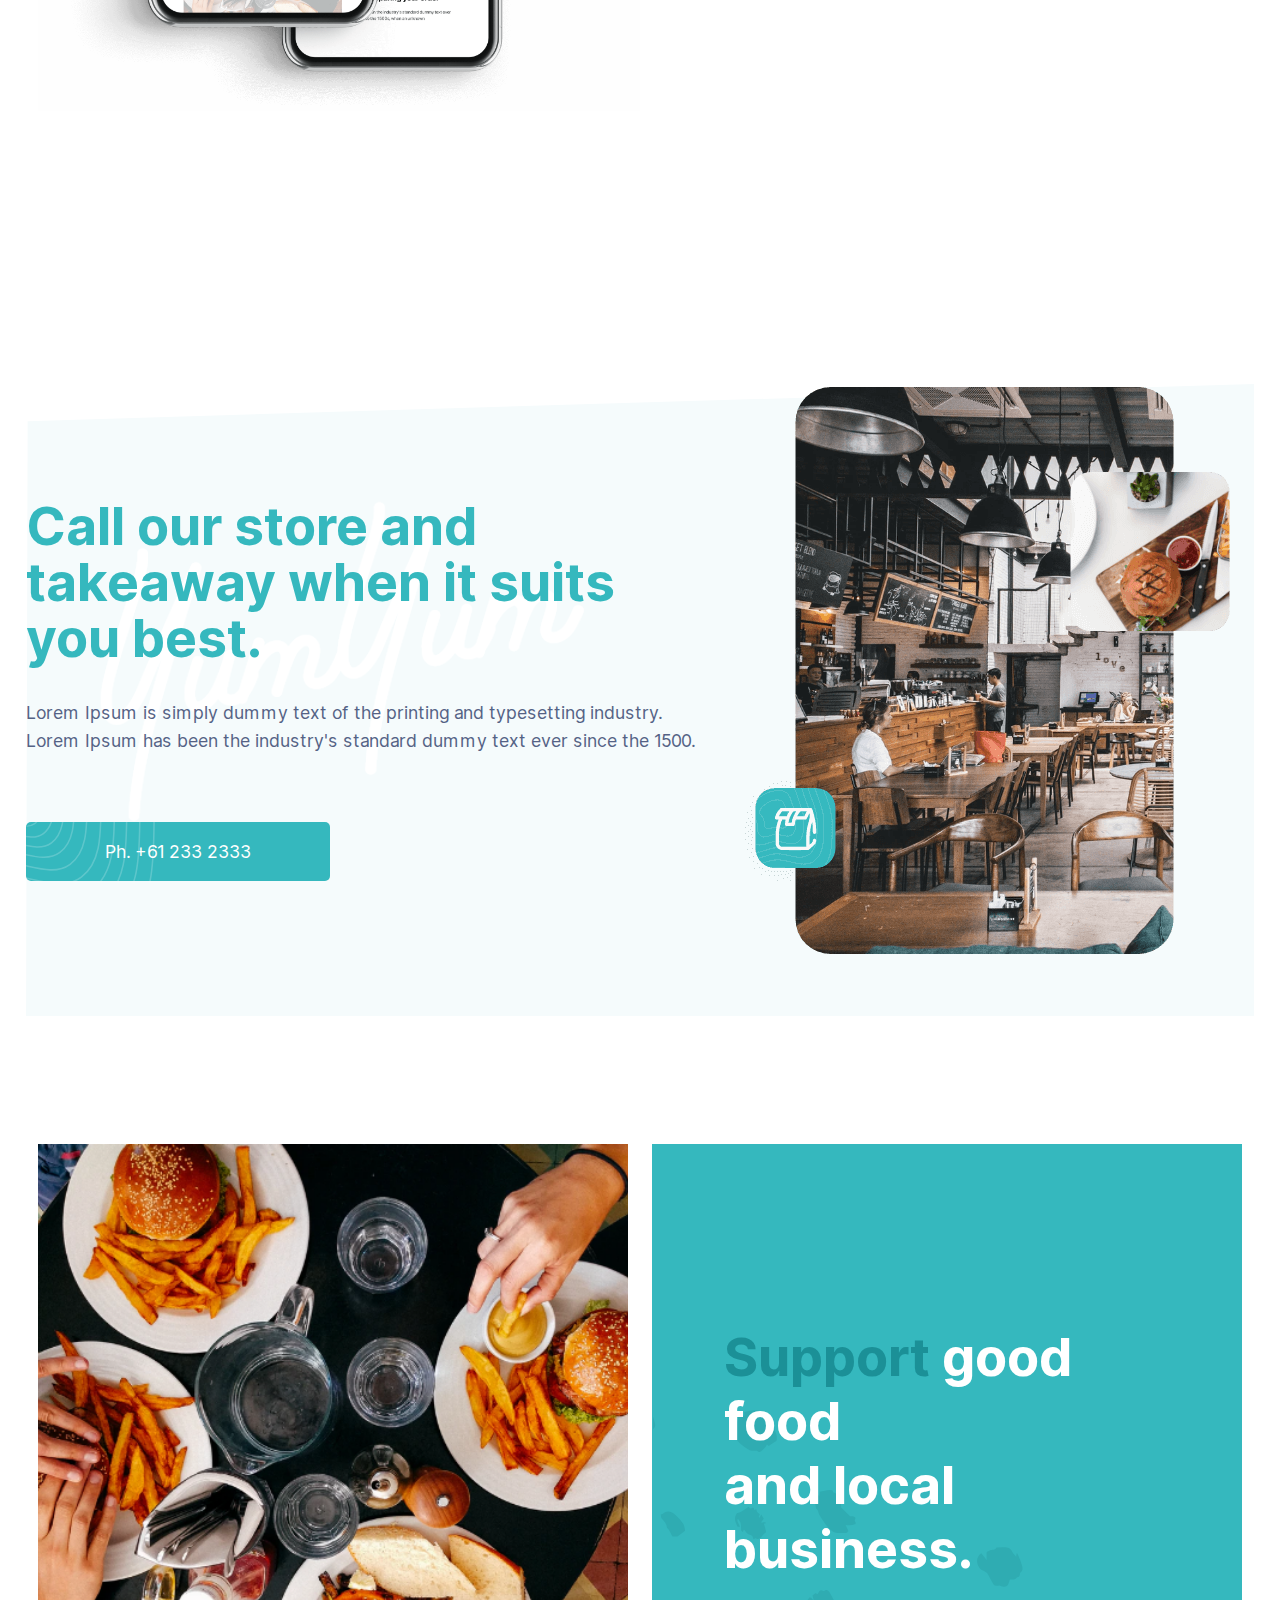
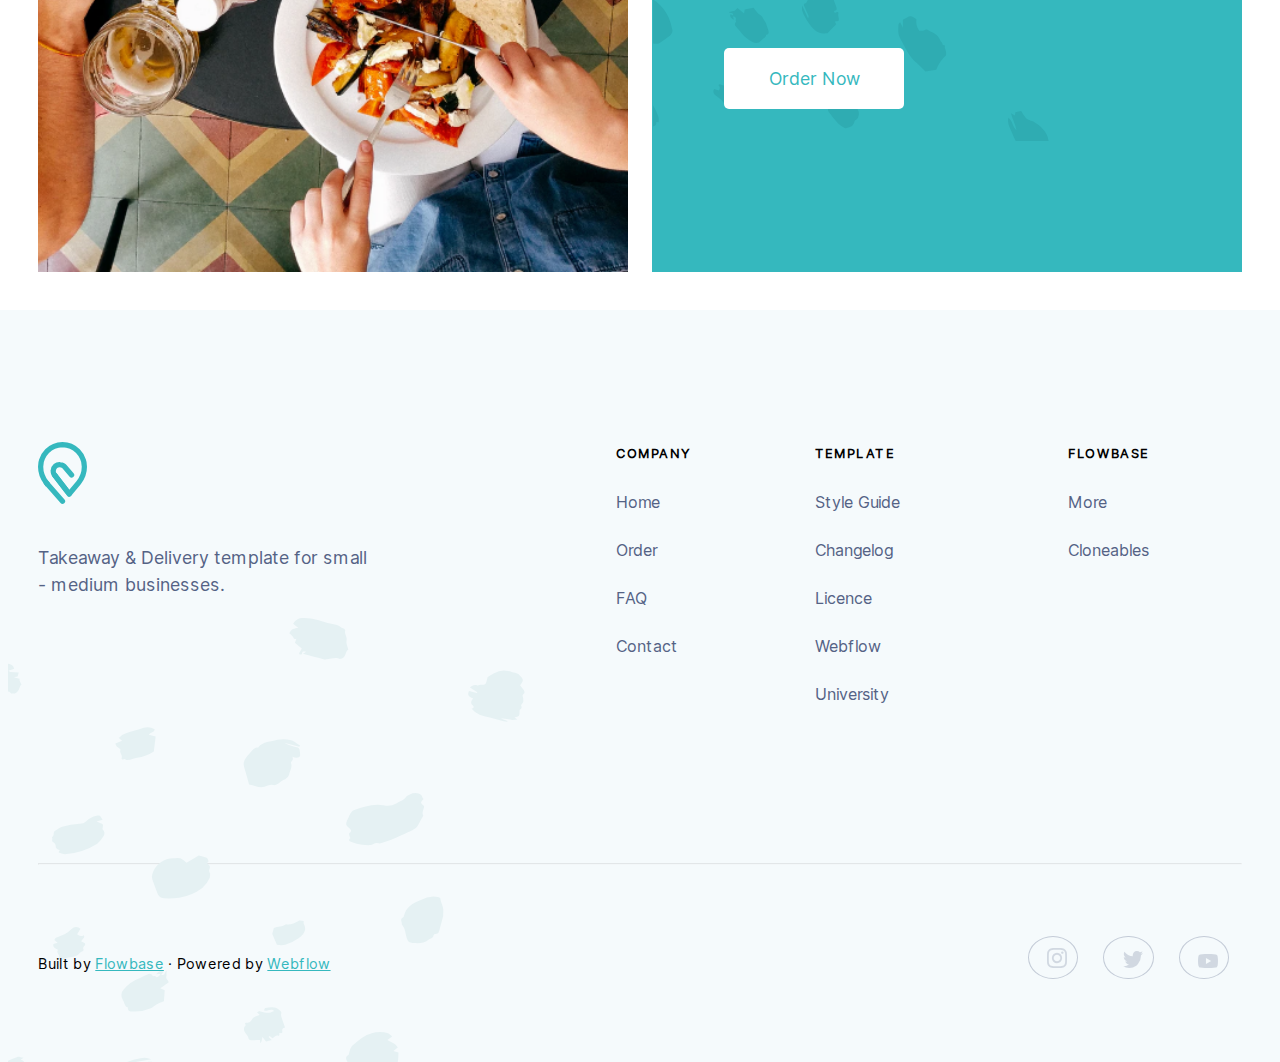
==== commit 9577a832: "Completed footer section and updated readme." ====
--- a/index.html
+++ b/index.html
@@ -297,54 +297,59 @@
     </main>
 
     <footer>
-        <img class="background-dots">
         <section id="links-section">
             <section id="logo-and-purpose">
-                <img class="logo">
-                <p>Takeaway & Deliver template for small - medium businesses.</p>
+                <img id="footer-logo" src="images/Logo.svg">
+                <p>Takeaway & Delivery template for small - medium businesses.</p>
             </section>
 
-            <section id="company-col">
-                <h6>COMPANY</h6>
-                <ul>
-                    <li><a id="footer-home">Home</a></li>
-                    <li><a id="footer-order">Order</a></li>
-                    <li><a id="footer-faq">FAQ</a></li>
-                    <li><a id="footer-contact">Contact</a></li>
-                </ul>
+            <section id="columns">
+                <section class="footer-col">
+                    <h6>COMPANY</h6>
+                    <ul>
+                        <li><a id="footer-home">Home</a></li>
+                        <li><a id="footer-order">Order</a></li>
+                        <li><a id="footer-faq">FAQ</a></li>
+                        <li><a id="footer-contact">Contact</a></li>
+                    </ul>
+                </section>
+    
+                <section class="footer-col">
+                    <h6>TEMPLATE</h6>
+                    <ul>
+                        <li class="footer-double-word"><a id="footer-style-guide">Style Guide</a></li>
+                        <li><a id="footer-changelog">Changelog</a></li>
+                        <li><a id="footer-licence">Licence</a></li>
+                        <li class="footer-double-word"><a id="footer-webflow-uni">Webflow University</a></li>
+                    </ul>
+                </section>
+    
+                <section class="footer-col">
+                    <h6>FLOWBASE</h6>
+                    <ul>
+                        <li class="footer-double-word"><a id="footer-more-cloneables">More Cloneables</a></li>
+                    </ul>
+                </section>
             </section>
-
-            <section id="template-col">
-                <h6>TEMPLATE</h6>
-                <ul>
-                    <li><a id="footer-style-guide">Style Guide</a></li>
-                    <li><a id="footer-changelog">Changelog</a></li>
-                    <li><a id="footer-licence">Licence</a></li>
-                    <li><a id="footer-webflow-uni">Webflow University</a></li>
-                </ul>
-            </section>
-
-            <section id="flowbase-col">
-                <h6>FLOWBASE</h6>
-                <ul>
-                    <li><a id="footer-more-cloneables">More Cloneables</a></li>
-                </ul>
-            </section>
-        </section>
+        </section>
+
+        <hr>
 
         <section id="socials-section">
+            <img id="footer-dots" src="images/Pattern Footer.svg">
+
             <div id="socials-left-section">
                 <p>Built by 
-                    <a id="socials-flowbase">Flowbase</a>
+                    <a id="socials-flowbase" class="highlight-blue">Flowbase</a>
                      · Powered by 
-                     <a id="socials-webflow">Webflow</a>
+                     <a id="socials-webflow" class="highlight-blue">Webflow</a>
                 </p>
             </div>
 
             <div id="socials-right-section">
-                <button><img id="instagram"></button>
-                <button><img id="twitter"></button>
-                <button><img id="youtube"></button>
+                <a><img id="instagram" class="social-button" src="images/social-instagram.svg"></a>
+                <a><img id="twitter" class="social-button" src="images/social-twitter.svg"></a>
+                <a><img id="youtube" class="social-button" src="images/social-youtube.svg"></a>
             </div>
         </section>
     </footer>
--- a/resources/styles.css
+++ b/resources/styles.css
@@ -53,6 +53,10 @@
 .dark-prime-blue {
     color: var(--dark-prime-blue);
     font-family: inter-bold;
+}
+
+hr {
+    opacity: .2;
 }
 
 
@@ -629,6 +633,96 @@
     margin: 50px 0 0;
 }
 
+/* Footer section */
+footer {
+    position: relative;
+    display: flex;
+    flex-direction: column;
+    background-color: var(--light-blue-bg-image);
+    padding: 0 3%;
+
+    z-index: 2;
+}
+
+#links-section {
+    position: relative;
+    display: flex;
+    flex-direction: column;
+    padding: 0 0 20%;
+
+    z-index: 2;
+}
+
+#footer-logo {
+    padding: 30% 0 11%;
+    width: 13%;
+}
+
+#logo-and-purpose p {
+    color: var(--light-purple-blue);
+    font-size: 1.1rem;
+    
+}
+
+.footer-col {
+    margin: 15% 0;
+    line-height: 3rem;
+    color: var(--light-purple-blue);
+}
+
+.footer-col h6 {
+    color: black;
+    font-size: .8rem;
+    letter-spacing: .1rem;
+}
+
+#socials-section {
+    font-size: .9rem;
+    padding: 17% 1% 10%;
+    position: relative;
+    margin: 5% 0 0;
+    z-index: 2;
+}
+
+#socials-left-section {
+    text-align: center;
+    letter-spacing: .02rem;
+}
+
+#socials-flowbase, #socials-webflow {
+    text-decoration-line: underline;
+}
+
+#footer-dots {
+    position: absolute;
+    left: 0;
+    bottom: 0;
+    width: 100%;
+    z-index: -1;
+}
+
+#socials-right-section {
+    text-align: center;
+    margin: 10%;
+}
+
+#socials-right-section a {
+    border: 1px solid var(--light-purple-blue);
+    padding: 3%;
+    border-radius: 50%;
+    opacity: .3;
+    margin: 0 5%;
+}
+
+.social-button {
+    width: 2%;
+    margin: 0 1%;
+}
+
+ul li {
+    list-style-type: none;
+}
+
 @media screen and (min-width: 990px){
     /* Display delivery and order note*/
     nav {
@@ -978,7 +1072,7 @@
     /* Order Section */
     #order {
         flex-direction: row;
-        margin: 10% 3%;
+        margin: 10% 3% 3%;
         justify-content: space-between;
     }
 
@@ -1010,4 +1104,83 @@
         margin: 15% 0;
     }
 
+    /* Footer Section */
+    #links-section {
+        flex-direction: row;
+        padding: 0;
+        margin: 1% 0 12%;
+    }
+
+    #logo-and-purpose {
+        width: 45%;
+        display: flex;
+        flex-direction: column;
+        justify-content: center;
+        row-gap: 10%;
+
+        z-index: 2;
+    }
+
+    #logo-and-purpose p {
+        padding-right: 35%;
+        line-height: 1.7rem;
+    }
+
+    #footer-logo {
+        padding: 0;
+        width: 9.5%
+    }
+
+    #columns {
+        display: flex;
+        flex-direction: row;
+        width: 60%;
+        padding: 9% 0 0;
+    }
+
+    .footer-col {
+        margin: 0 9%;
+    }
+
+    .footer-double-word {
+        /* line-height: 120%; */
+    }
+
+    #socials-section {
+        display: flex;
+        flex-direction: row;
+        margin: 0;
+        padding: 0;
+    }
+
+    #socials-left-section {
+        width: 50%;
+        padding: 7.5% 0;
+        text-align: left;
+    }
+
+    #socials-right-section {
+        width: 50%;
+        margin: 0;
+        padding: 7% 0 0;
+        text-align: right;
+    }
+
+    #socials-right-section a {
+        position: relative;
+        margin: 0 2.1%;
+        padding: 2% 4%;
+    }
+
+    .social-button {
+        position: absolute;
+        bottom: 25%;
+        width: 20px;
+        right: 20%;
+    }
+
+    #footer-dots {
+        width: 60%;
+        left: -30px
+    }
 }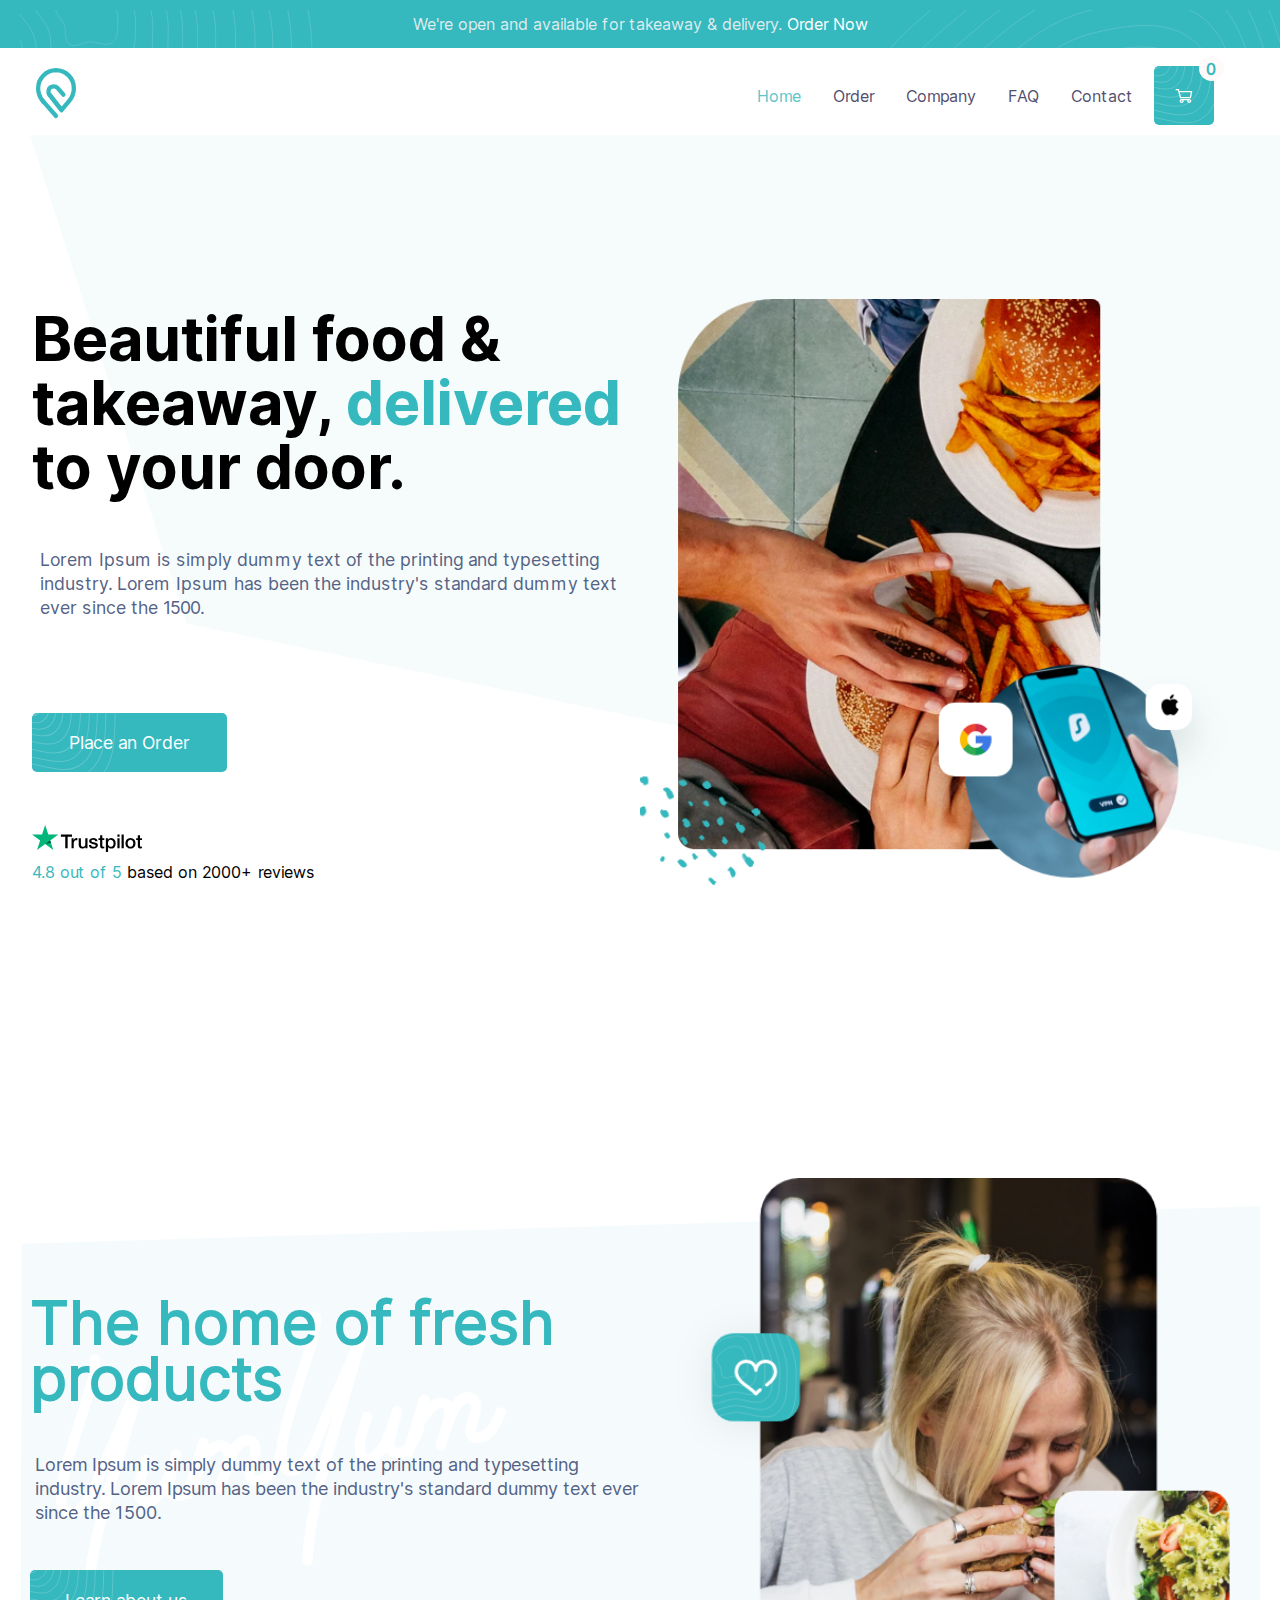
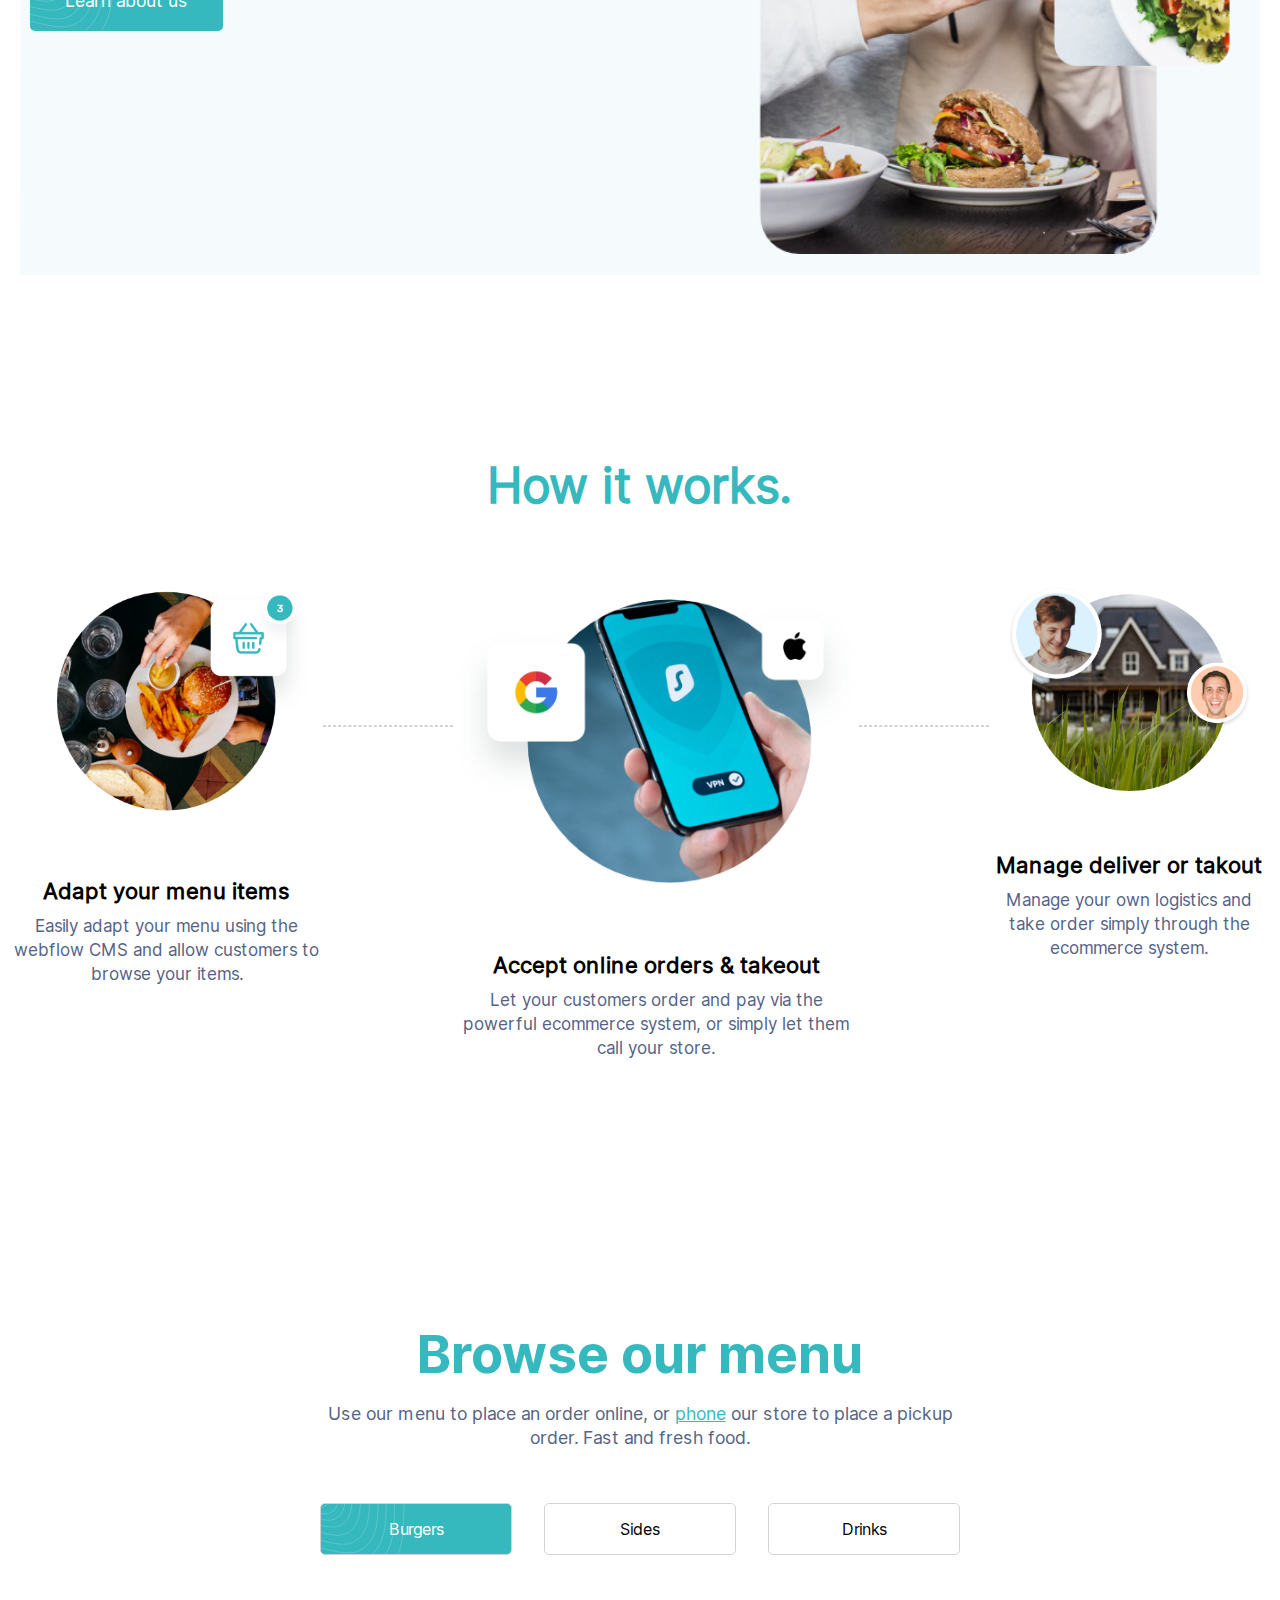
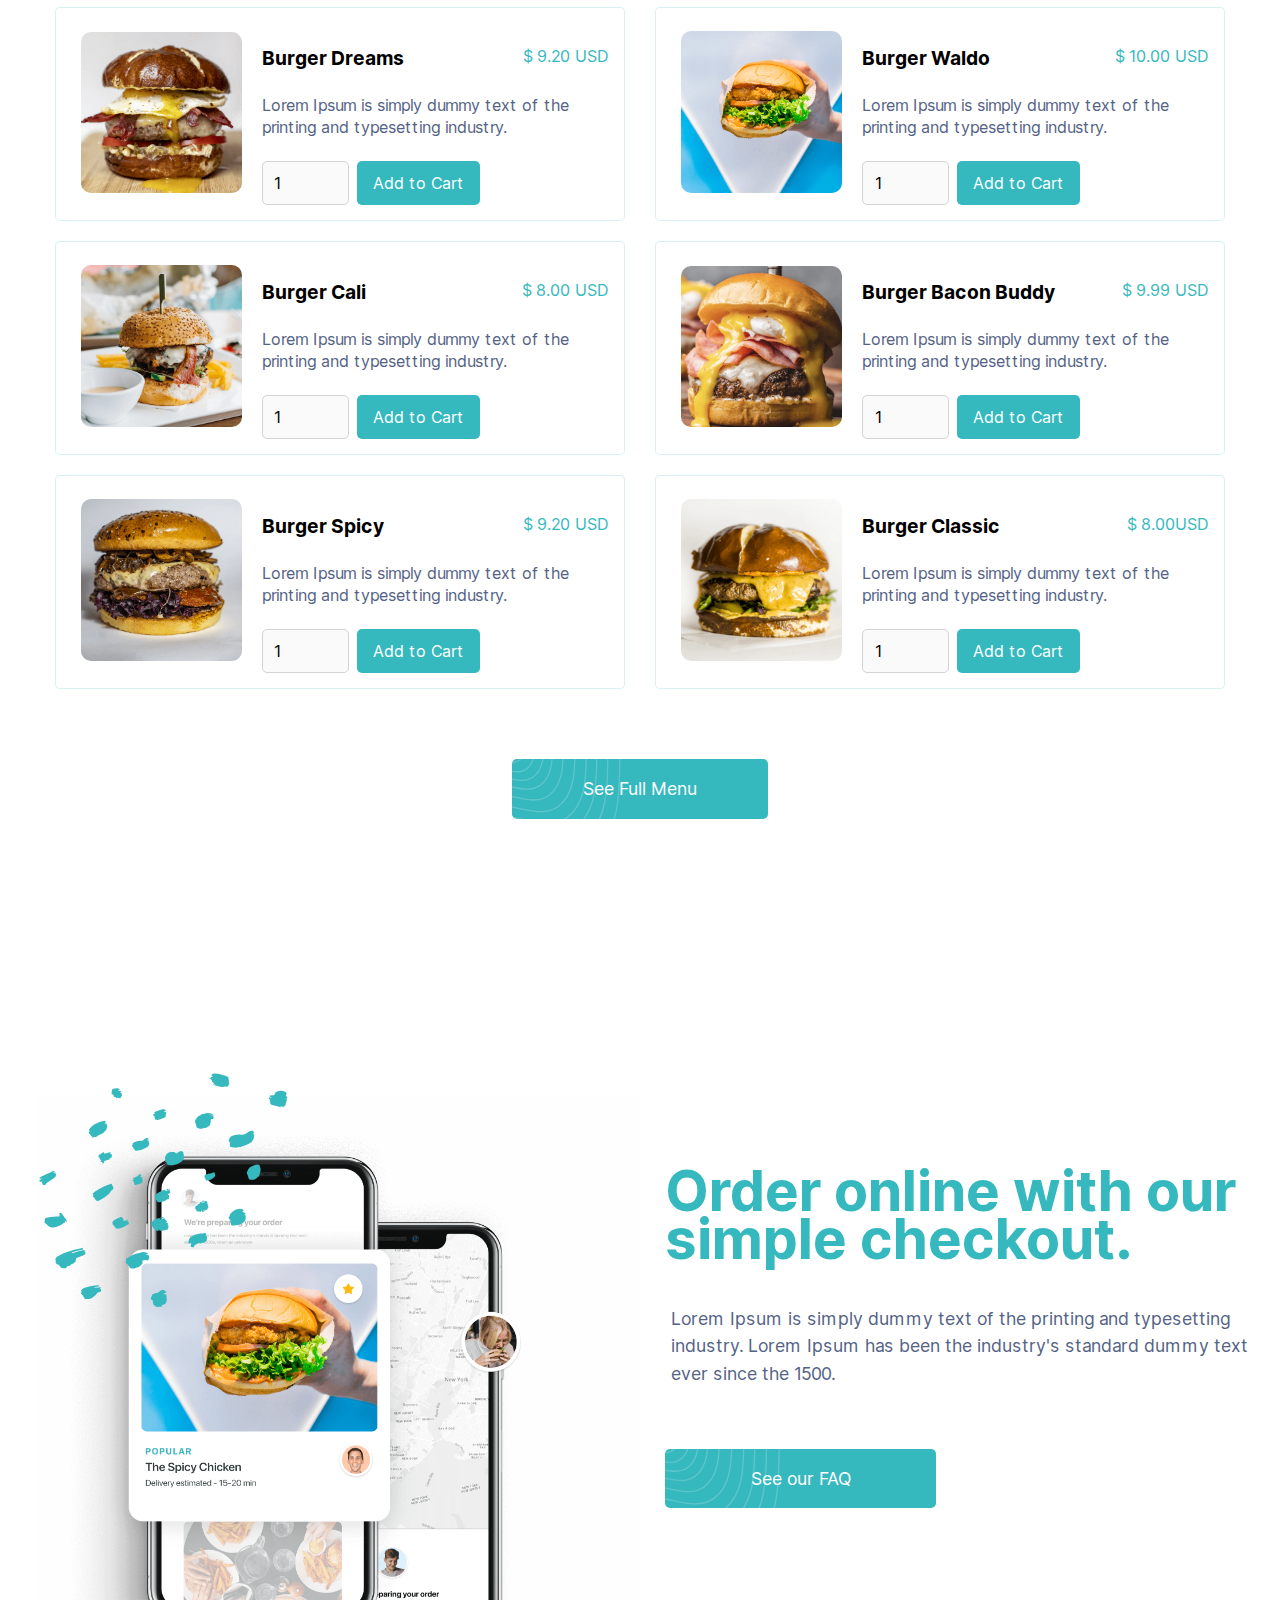
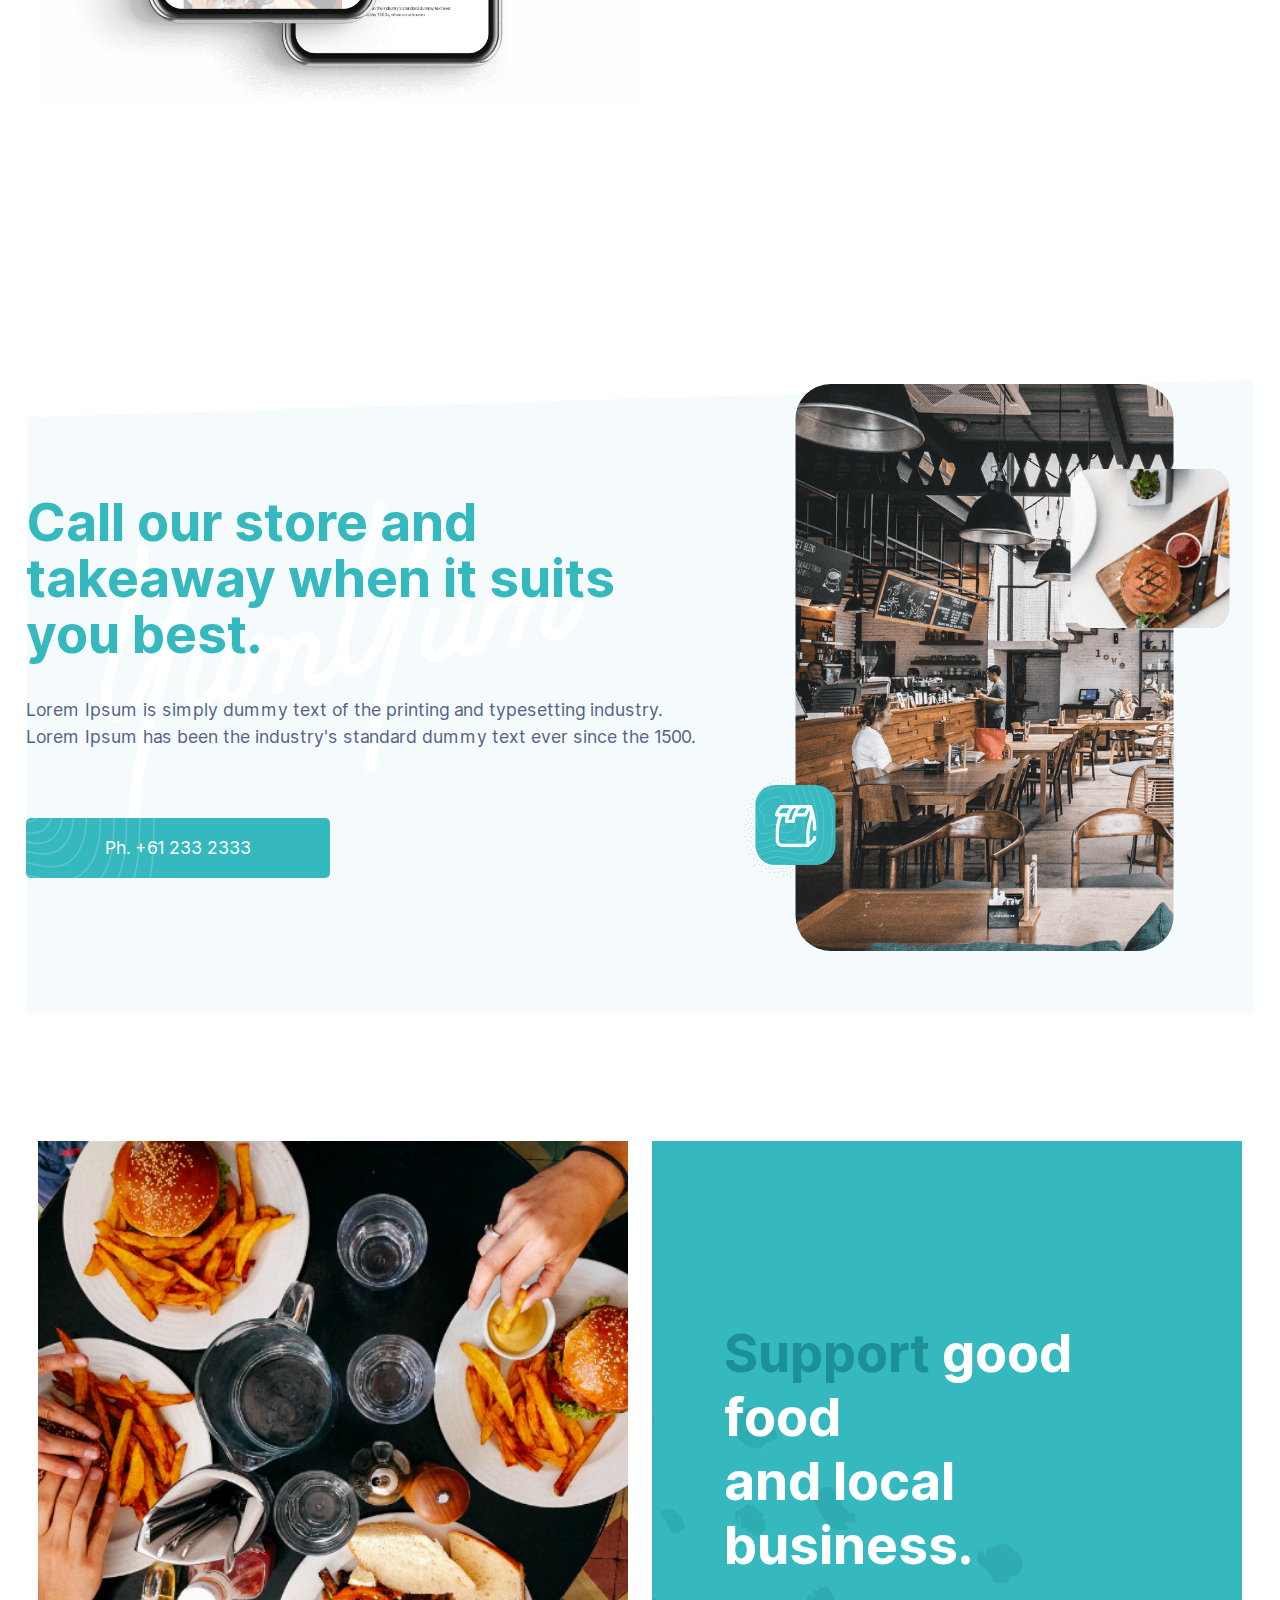
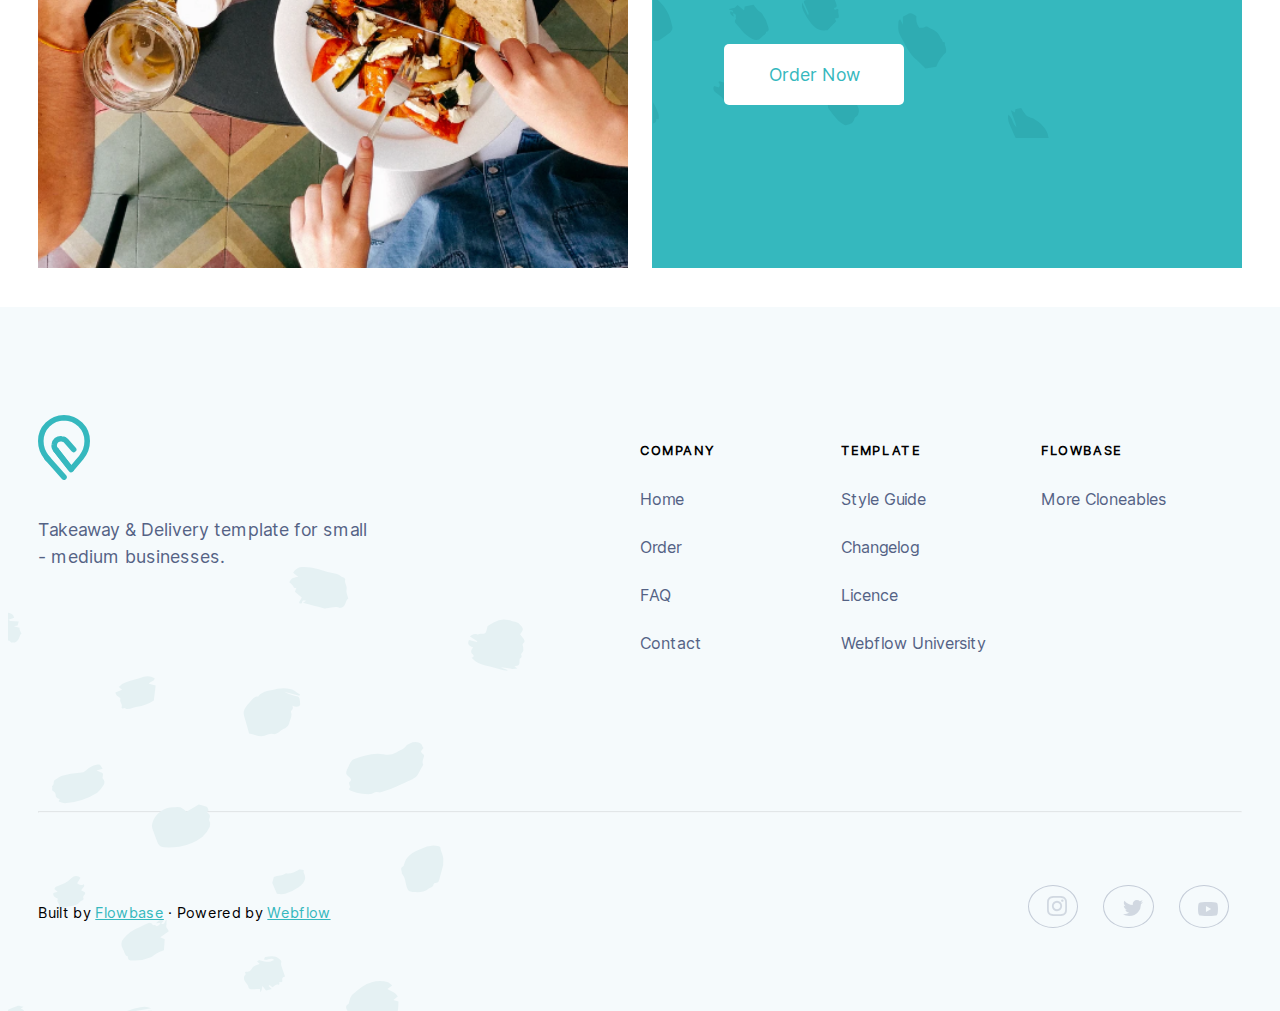
==== commit 705d3032: "Small fixes/changes." ====
--- a/index.html
+++ b/index.html
@@ -56,9 +56,9 @@
                     <div id="background-container">
                         <img id="background-image" src="images/BG Shape.svg">
                     </div>
-                    <h1>Beautiful food & takeaway, <span class="highlight-blue">delivered</span> to your door.</h1>
+                    <h1>Beautiful food & takeaway, <span class="highlight-blue inter-bold">delivered</span> to your door.</h1>
                     <p id="h1-under">Lorem Ipsum is simply dummy text of the printing and typesetting industry. Lorem Ipsum has been the industry's standard dummy text ever since the 1500.</p>
-                    <button class="design-button" id="order-button">Place an Order</button>
+                    <button class="design-button" id="first-impression-button">Place an Order</button>
                     <img id="trustpilot" src="images/trustpilot-logo.svg">
                     <p id="review-text"><span class="highlight-blue">4.8 out of 5</span> based on 2000+ reviews</p>
                 </div>
--- a/resources/styles.css
+++ b/resources/styles.css
@@ -59,6 +59,10 @@
     opacity: .2;
 }
 
+.inter-bold {
+    font-family: inter-bold;
+}
+
 
 /*Navigation-delivery notice*/
 #delivery-notice {
@@ -107,7 +111,7 @@
 
 #link-menu {
     background-color: var(--light-blue-bg-image);
-    margin: 1rem 0;
+    margin: 3% 0 8%;
 }
 
 #nav-right {
@@ -209,19 +213,20 @@
     font-size: 3rem;
     text-align: center;
     font-family: inter-bold;
-    line-height: 3.2rem;
+    line-height: 3.1rem;
+    margin: 6% 0;
 }
 
 #h1-under {
-    margin: 20px .5rem 20px;
+    margin: 2% .5rem 20px;
     color: var(--light-purple-blue);
     text-align: center;
     font-size: 1.1rem;
     line-height: 1.5rem;
 }
 
-#order-button {
-    margin: 2rem auto 1.5rem;
+#first-impression-button {
+    margin: 12% 0 7%;
 }
 
 #trustpilot {
@@ -1112,38 +1117,33 @@
     }
 
     #logo-and-purpose {
-        width: 45%;
+        width: 50%;
         display: flex;
         flex-direction: column;
         justify-content: center;
         row-gap: 10%;
-
-        z-index: 2;
     }
 
     #logo-and-purpose p {
-        padding-right: 35%;
+        padding-right: 45%;
         line-height: 1.7rem;
     }
 
     #footer-logo {
         padding: 0;
-        width: 9.5%
+        width: 8.5%
     }
 
     #columns {
         display: flex;
         flex-direction: row;
-        width: 60%;
+        width: 50%;
         padding: 9% 0 0;
     }
 
     .footer-col {
-        margin: 0 9%;
-    }
-
-    .footer-double-word {
-        /* line-height: 120%; */
+        margin: 0;
+        width: 33.33%;
     }
 
     #socials-section {
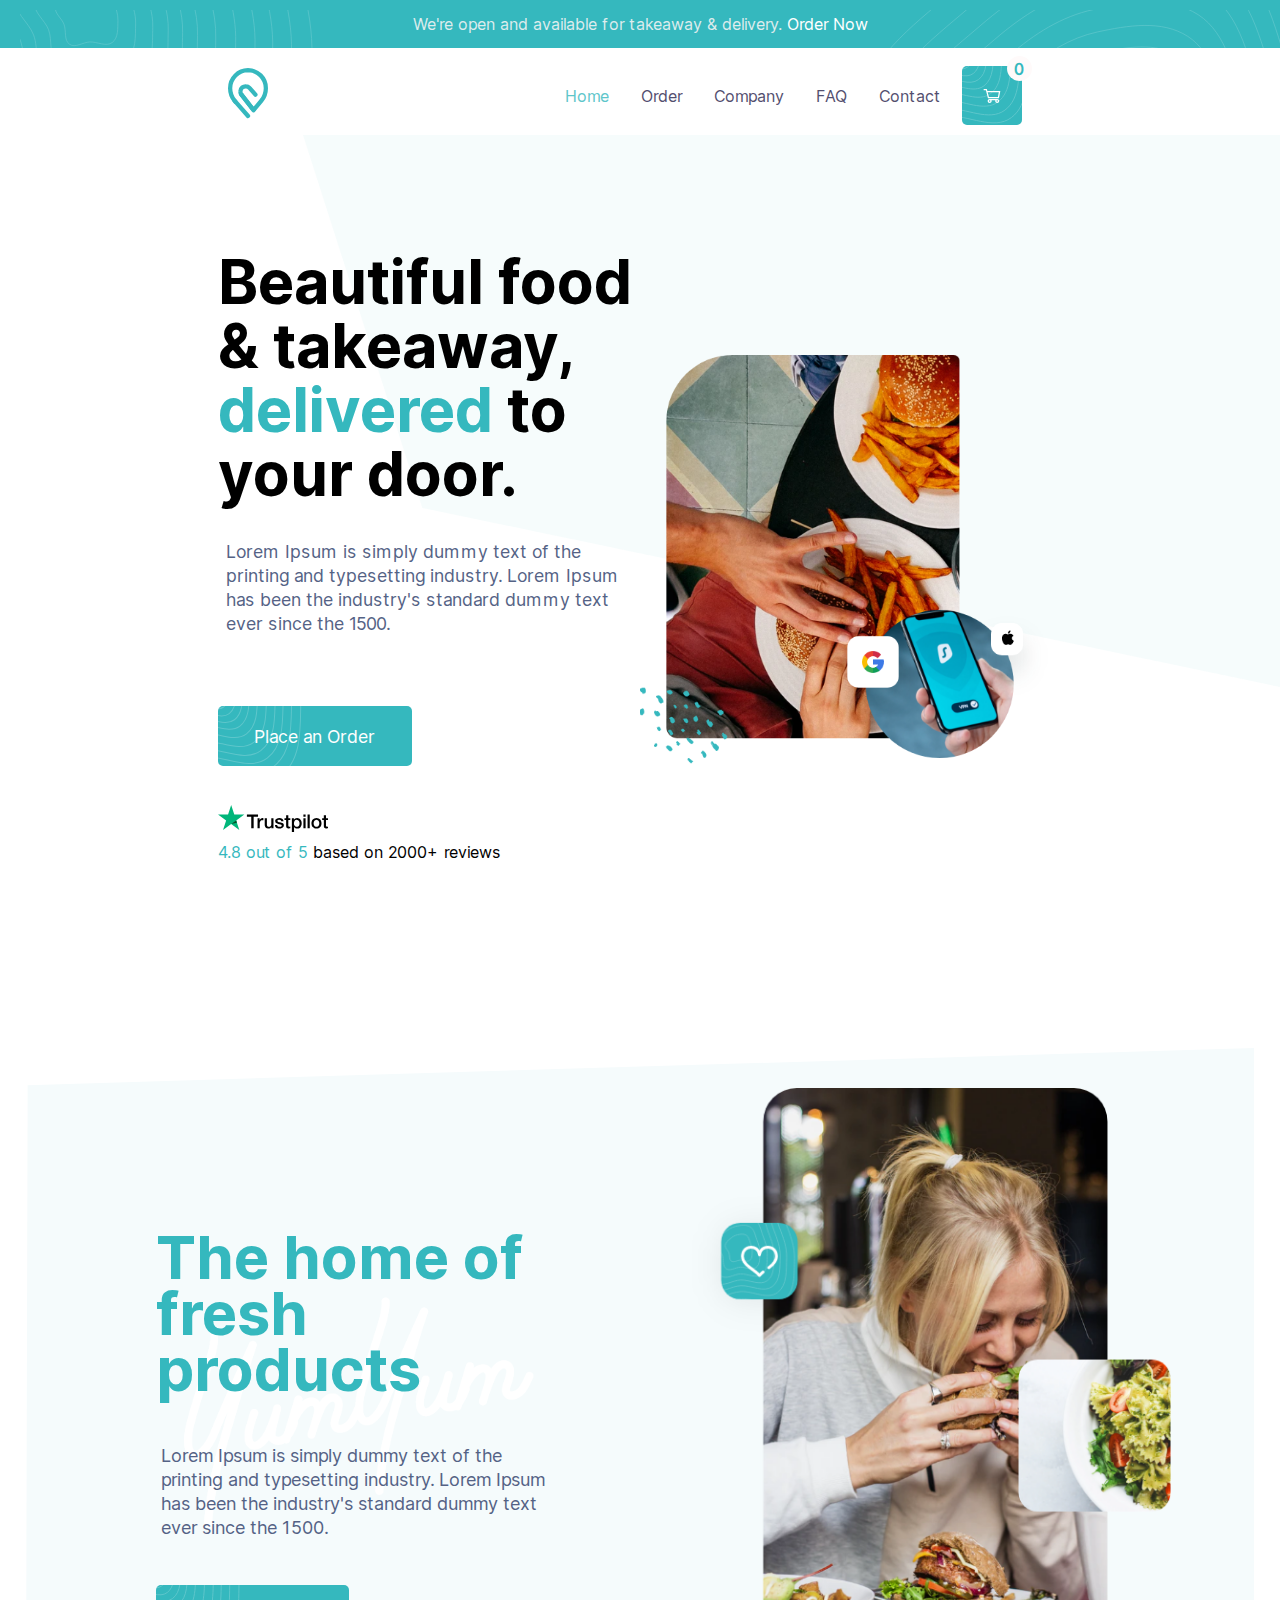
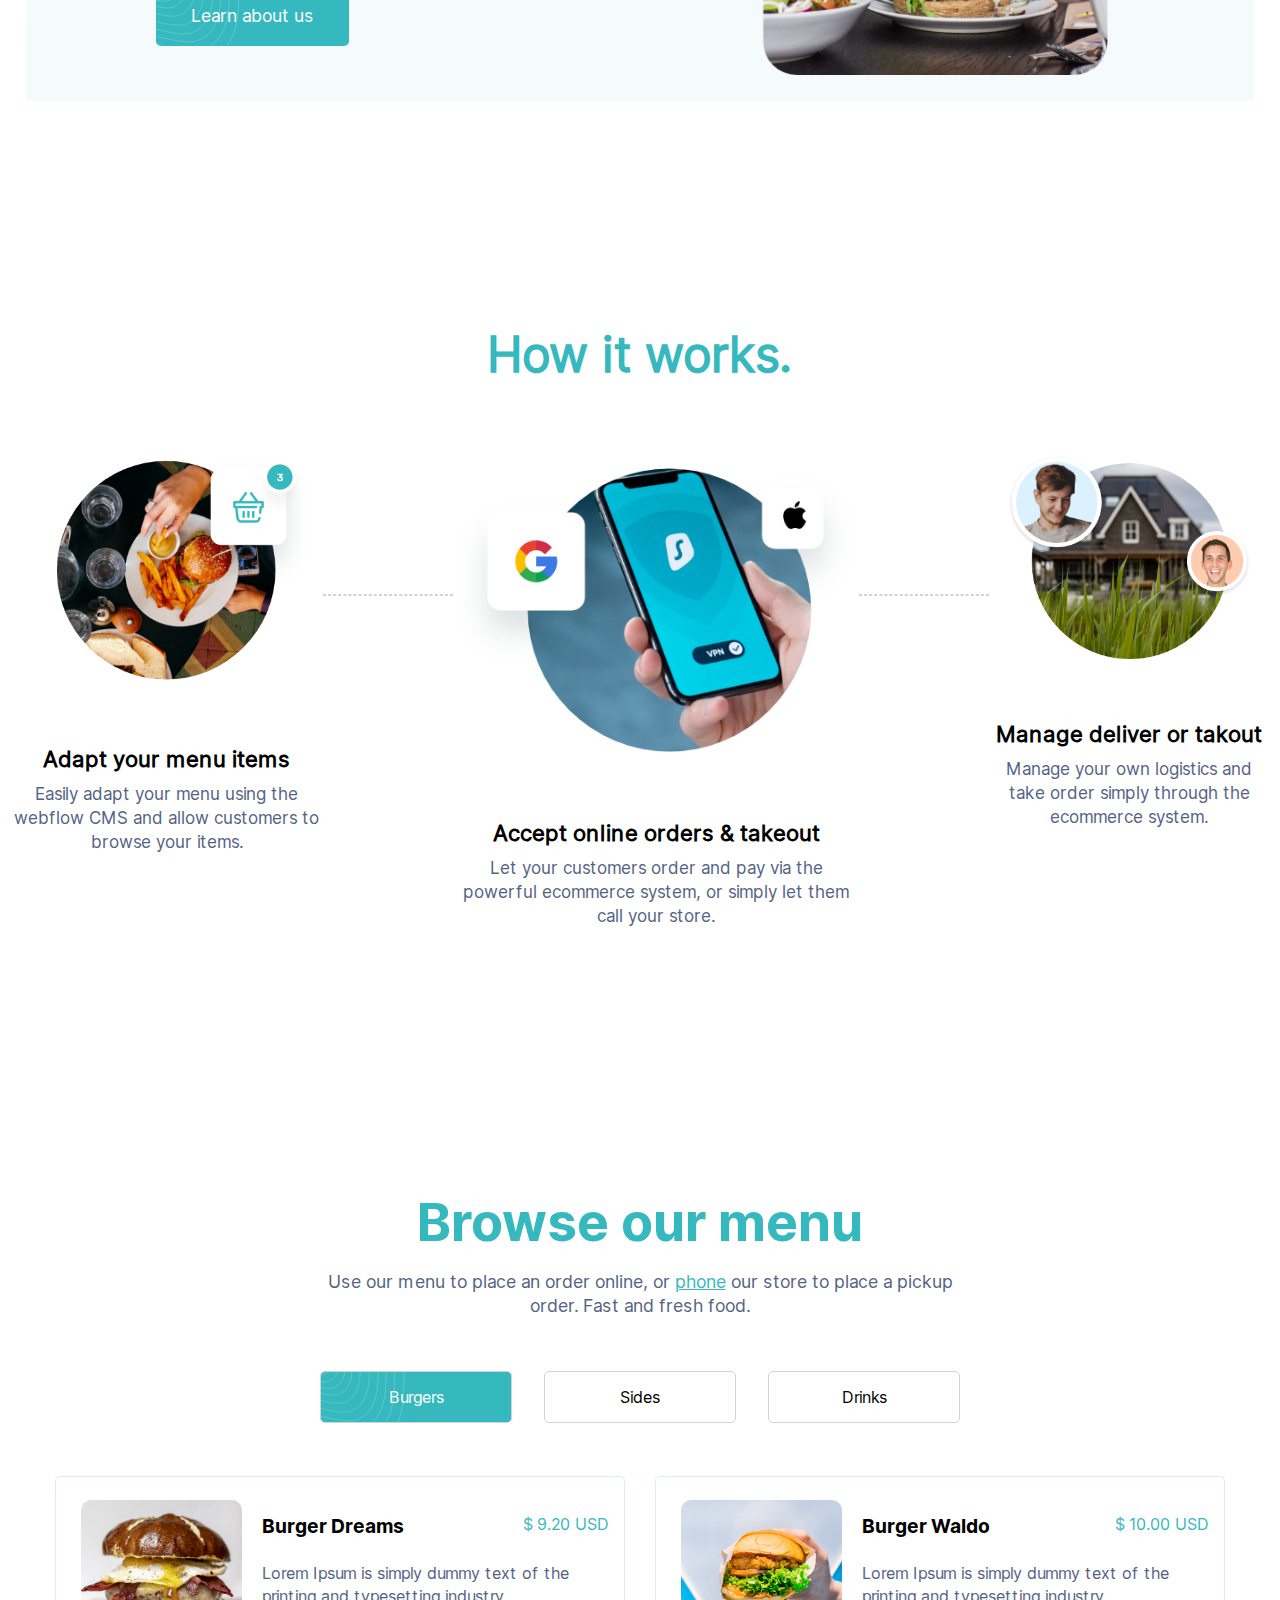
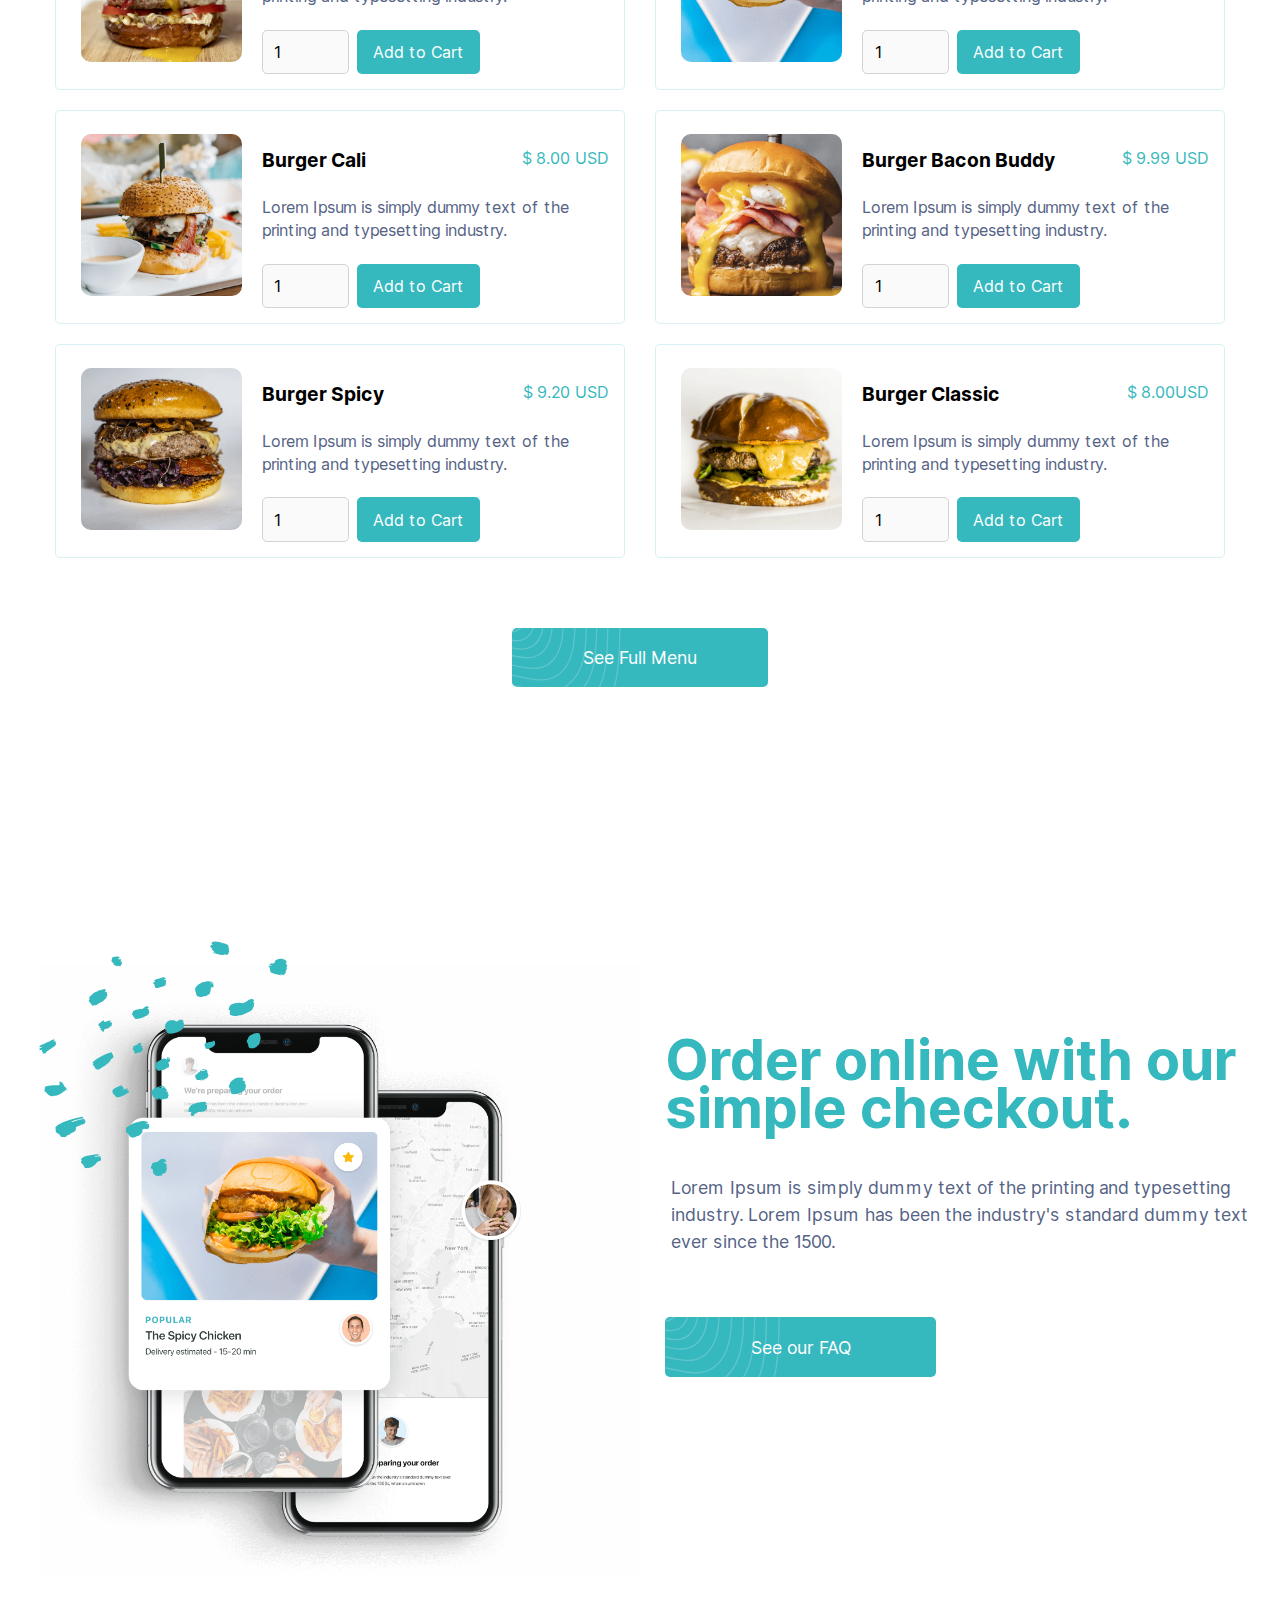
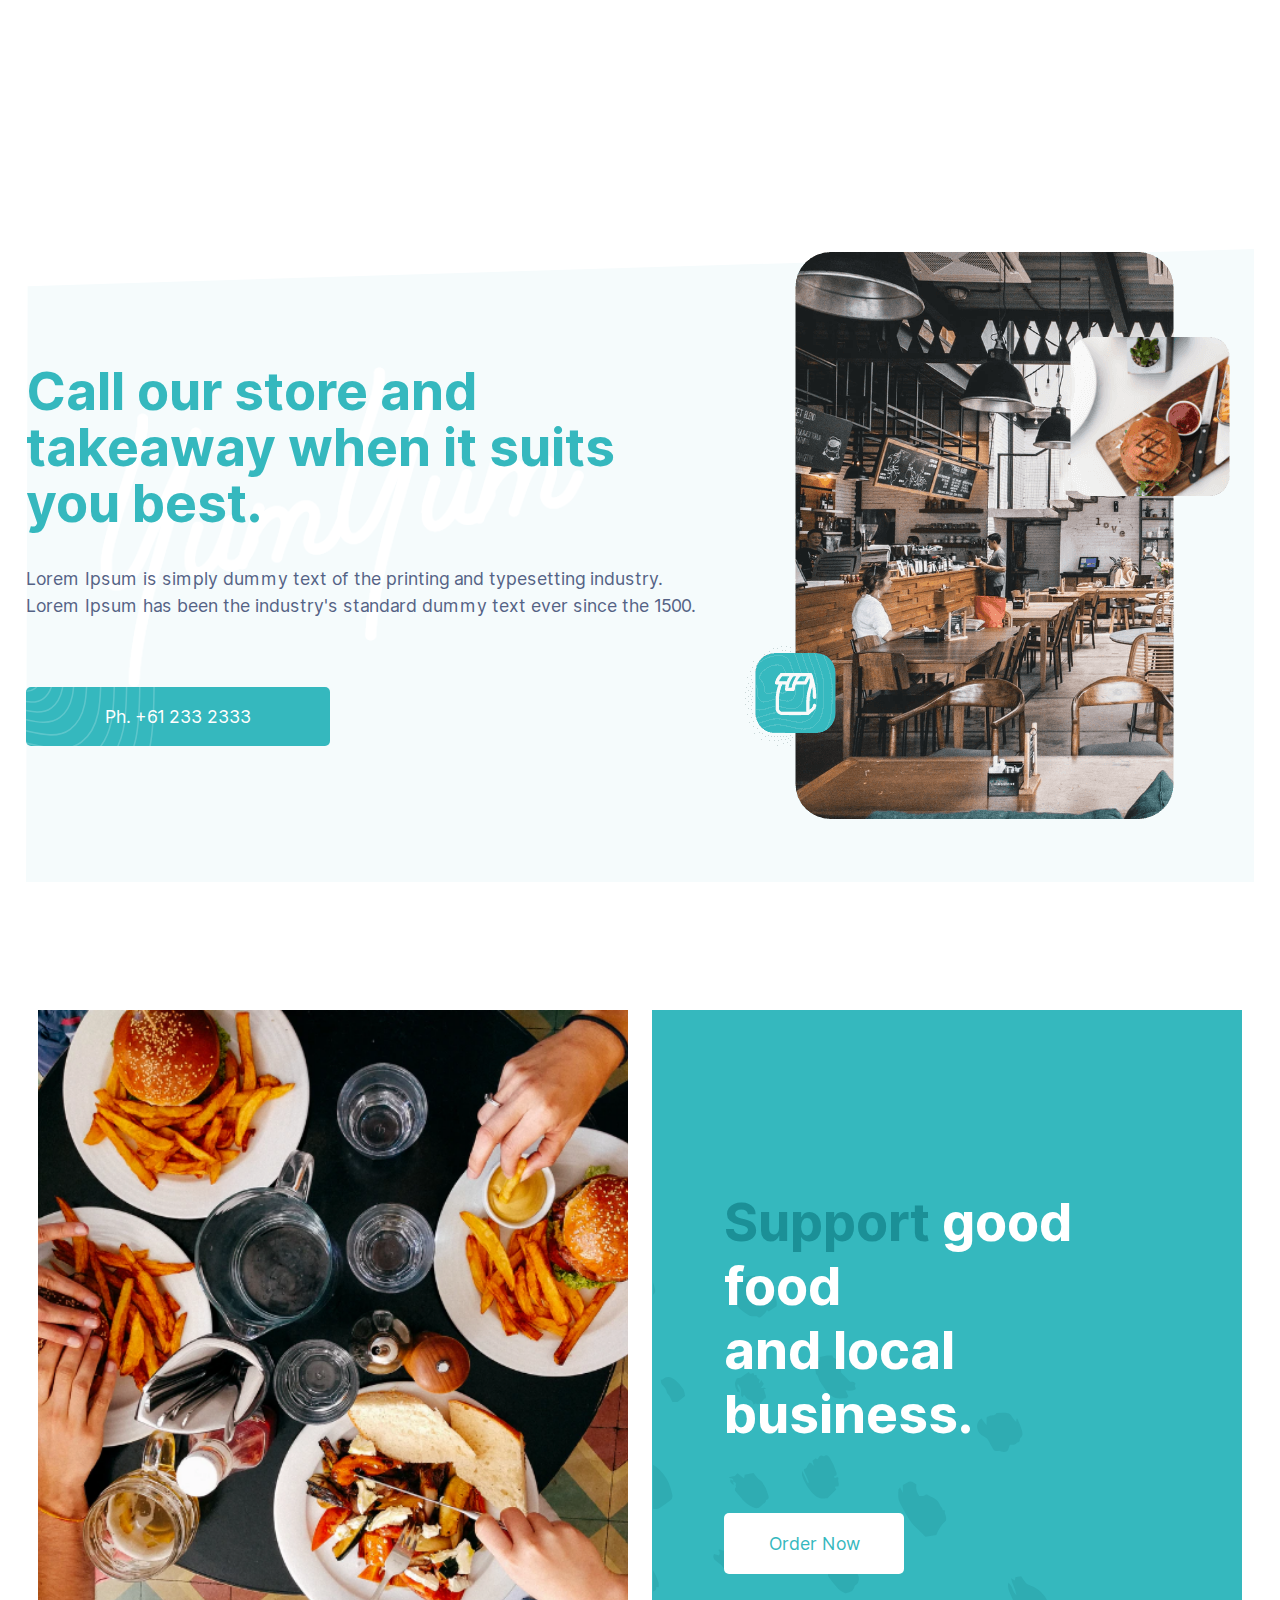
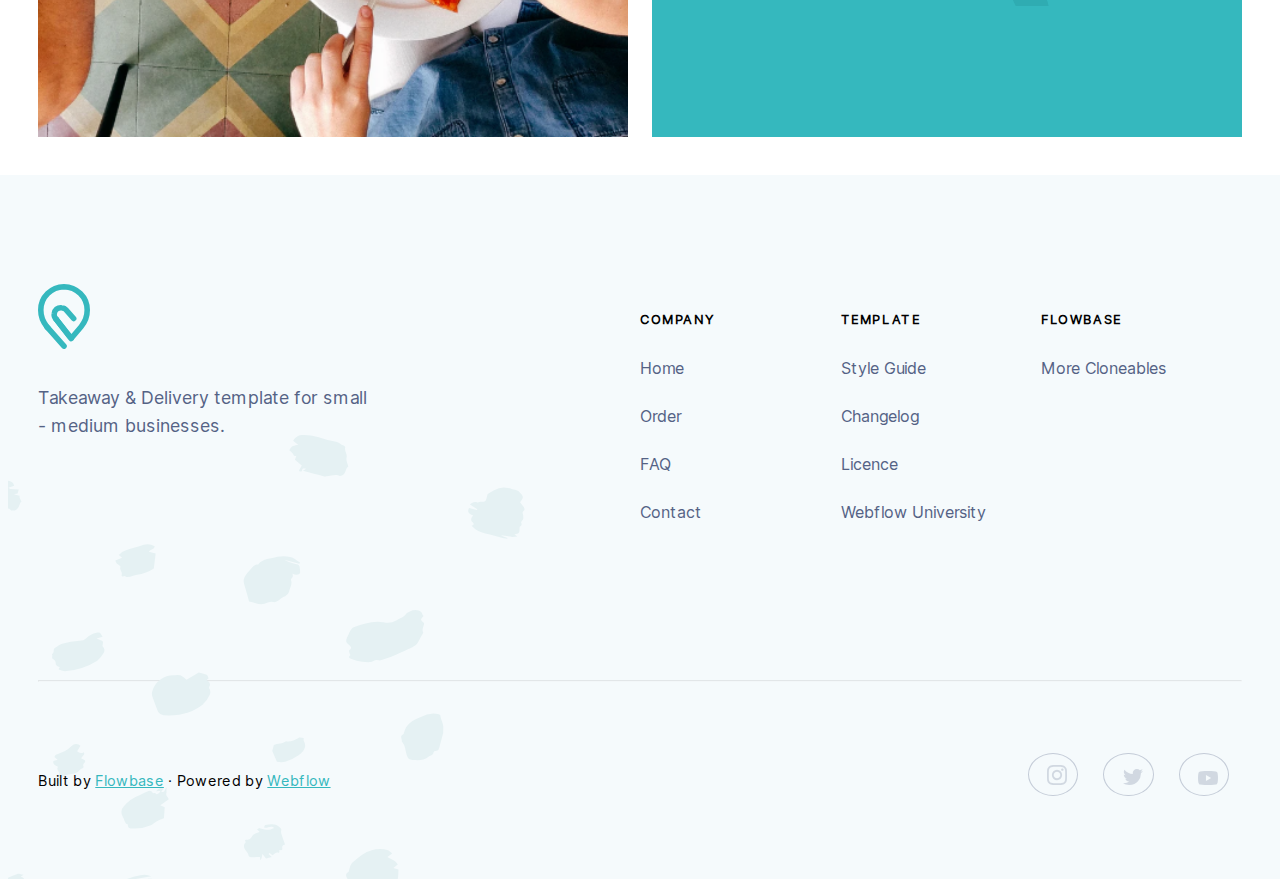
==== commit 65798cf1: "Refactored nav and first 2 sections to support laptop+desktop layouts." ====
--- a/index.html
+++ b/index.html
@@ -53,9 +53,6 @@
             <img src="images/BG Shape.svg" id="impression-bg">
             <div id="first-impression-content">
                 <div id="first-impression-left">
-                    <div id="background-container">
-                        <img id="background-image" src="images/BG Shape.svg">
-                    </div>
                     <h1>Beautiful food & takeaway, <span class="highlight-blue inter-bold">delivered</span> to your door.</h1>
                     <p id="h1-under">Lorem Ipsum is simply dummy text of the printing and typesetting industry. Lorem Ipsum has been the industry's standard dummy text ever since the 1500.</p>
                     <button class="design-button" id="first-impression-button">Place an Order</button>
@@ -70,10 +67,9 @@
         </section>
 
         <section id="fresh-products">
-            <img id="fresh-bg" src="images/BG Shape Content.svg">
-            <img id="yum-yum" src="images/YumYum.png"> 
             <div id="fresh-products-content">
                 <div id="left-fresh-section">
+                    <img id="yum-yum" src="images/YumYum.png"> 
                     <h1>The home of fresh products</h1>
                     <p>Lorem Ipsum is simply dummy text of the printing and typesetting industry. Lorem Ipsum has been the industry's standard dummy text ever since the 1500.</p>
                     <button id="about-us-button" class="design-button">Learn about us</button>
--- a/resources/styles.css
+++ b/resources/styles.css
@@ -183,8 +183,12 @@
 }
 
 /* First Impressions Section*/
+#first-impression {
+    overflow-x: hidden;
+}
+
 #first-impression-content {
-    padding: 1rem auto;
+    padding: 1rem auto 0;
 }
 
 #first-impression-left {
@@ -195,20 +199,6 @@
     overflow: hidden;
 }
 
-#background-container {
-    position: relative;
-    width: 100%;
-    z-index: -1;
-}
-
-#background-image {
-    position: absolute;
-    height: 600px;
-    background-size: cover;
-    left: -200px;
-    top: -50px;
-}
-
 #first-impression-left h1 {
     font-size: 3rem;
     text-align: center;
@@ -249,52 +239,56 @@
 }
 
 #impression-bg {
-    display: none;
+    max-height: 440px;
+    position: absolute;
+    z-index: -1;
+    right: 0;
 }
 
 /* Fresh products section*/
 #fresh-products {
     position: relative;
-    padding-bottom: 6rem;
     overflow: hidden;
-}
-
-#fresh-bg {
-    position: absolute;
-    z-index: -2;
-    height: 150%;
-    overflow-y:hidden;
-    top: -100px;
+    background-image: url(/images/BG\ Shape\ Content.svg);
+    background-repeat: no-repeat;
+    background-position: center;
+    background-size: 1000%;
+    padding-bottom: 30%;
 }
 
 #yum-yum {
     position: absolute;
-    top: 200px;
+    top: 20%;
     width: 100%;
-    z-index: 1;
+    z-index: -1;
+    max-width: 400px;
 }
 
 #fresh-products-content {
     display: flex;
     flex-direction: column;
     overflow: hidden;
+    max-width: 500px;
+    margin-left: auto;
+    margin-right: auto;
 }
 
 #left-fresh-section {
     display: flex;
     flex-direction: column;
     align-items: center;
-
+    padding-top: 7rem;
     z-index: 1;
 }
 
 #left-fresh-section h1 {
     text-align: center;
     color: var(--prime-color-blue);
-    font-size: 48px;
-    margin-top: 6rem;
+    font-size: 3rem;
     margin-bottom: 2rem;
     line-height: 3rem;
+    font-family: inter-bold;
+    padding: 0 6% 0 0;
 }
 
 #left-fresh-section p {
@@ -306,7 +300,7 @@
 }
 
 #about-us-button {
-    width: 78%;
+    width: 250px;
     margin: 3rem auto;
     background-repeat: no-repeat;
 }
@@ -319,6 +313,7 @@
 #woman-eating-burger {
     width: 100%;
     margin-right: 5px;
+    max-width: 500px;
 }
 
 /* How it works section*/
@@ -810,46 +805,34 @@
         width: 100%;
     }
 
-    #background-container {
-        display: none;
-    }
-
     #impression-bg {
-        position: absolute;
-        left: 30px;
-        width: 100%;
-        z-index: -1;
-        display: block;
+        max-height: 600px;
     }
 
     /* Fresh Products Section */
     #fresh-products {
-        margin-top: 4rem;
-        padding: 20px;
-        margin-right: 20px;
-    }
-
-    #fresh-bg {
-        width: 100%;
-        top: -200px;
+        background-size: clamp(10px, 100%, 1600px) 80%;
+        padding: 60px 10px 0px;
     }
 
     #yum-yum {
         z-index: -1;
-        top: 70px;
-        width: auto;
+        top: 200px;
+        width: auto; 
     }
 
     #fresh-products-content {
         display: flex;
         flex-direction: row;
         overflow: visible;
+
+        max-width: 1600px;
     }
 
     #left-fresh-section {
         display: flex;
         flex-basis: 55%;
-        padding-left: 10px;
+        padding-left: 3%;
         align-items: start;
     }
 
@@ -1183,4 +1166,27 @@
         width: 60%;
         left: -30px
     }
+}
+
+@media screen and (min-width:1200px) {
+    /* Nav Section */
+    #link-menu {
+        padding: 0 15%;
+    }
+
+    /* First-Impression Section */
+    #first-impression-content {
+        padding: 7% 17%;
+    }
+
+    /* Fresh Products Seciton */
+    #fresh-products {
+        background-size: clamp(100px, 100%, 1600px);
+        background-position: top center;
+        margin: 0 2%;
+    }
+
+    #left-fresh-section {
+        padding: 10% 10%;
+    }
 }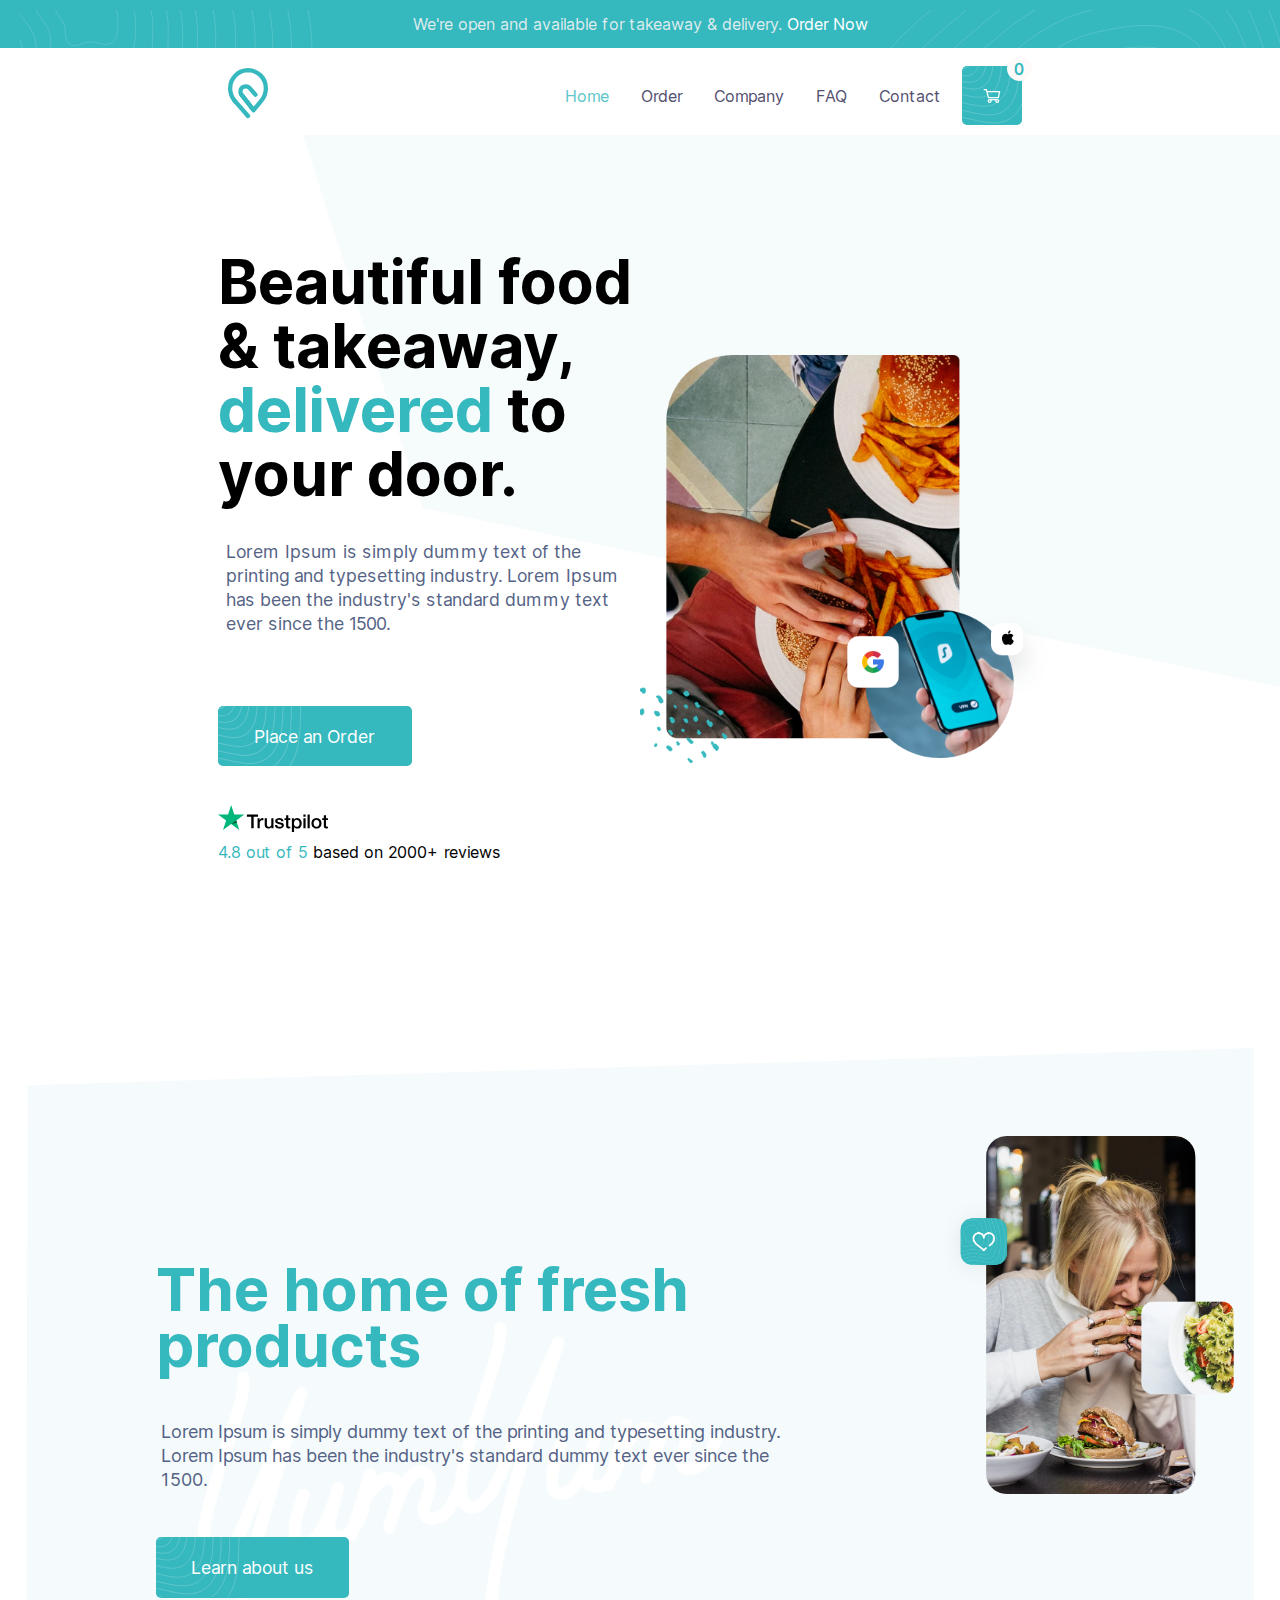
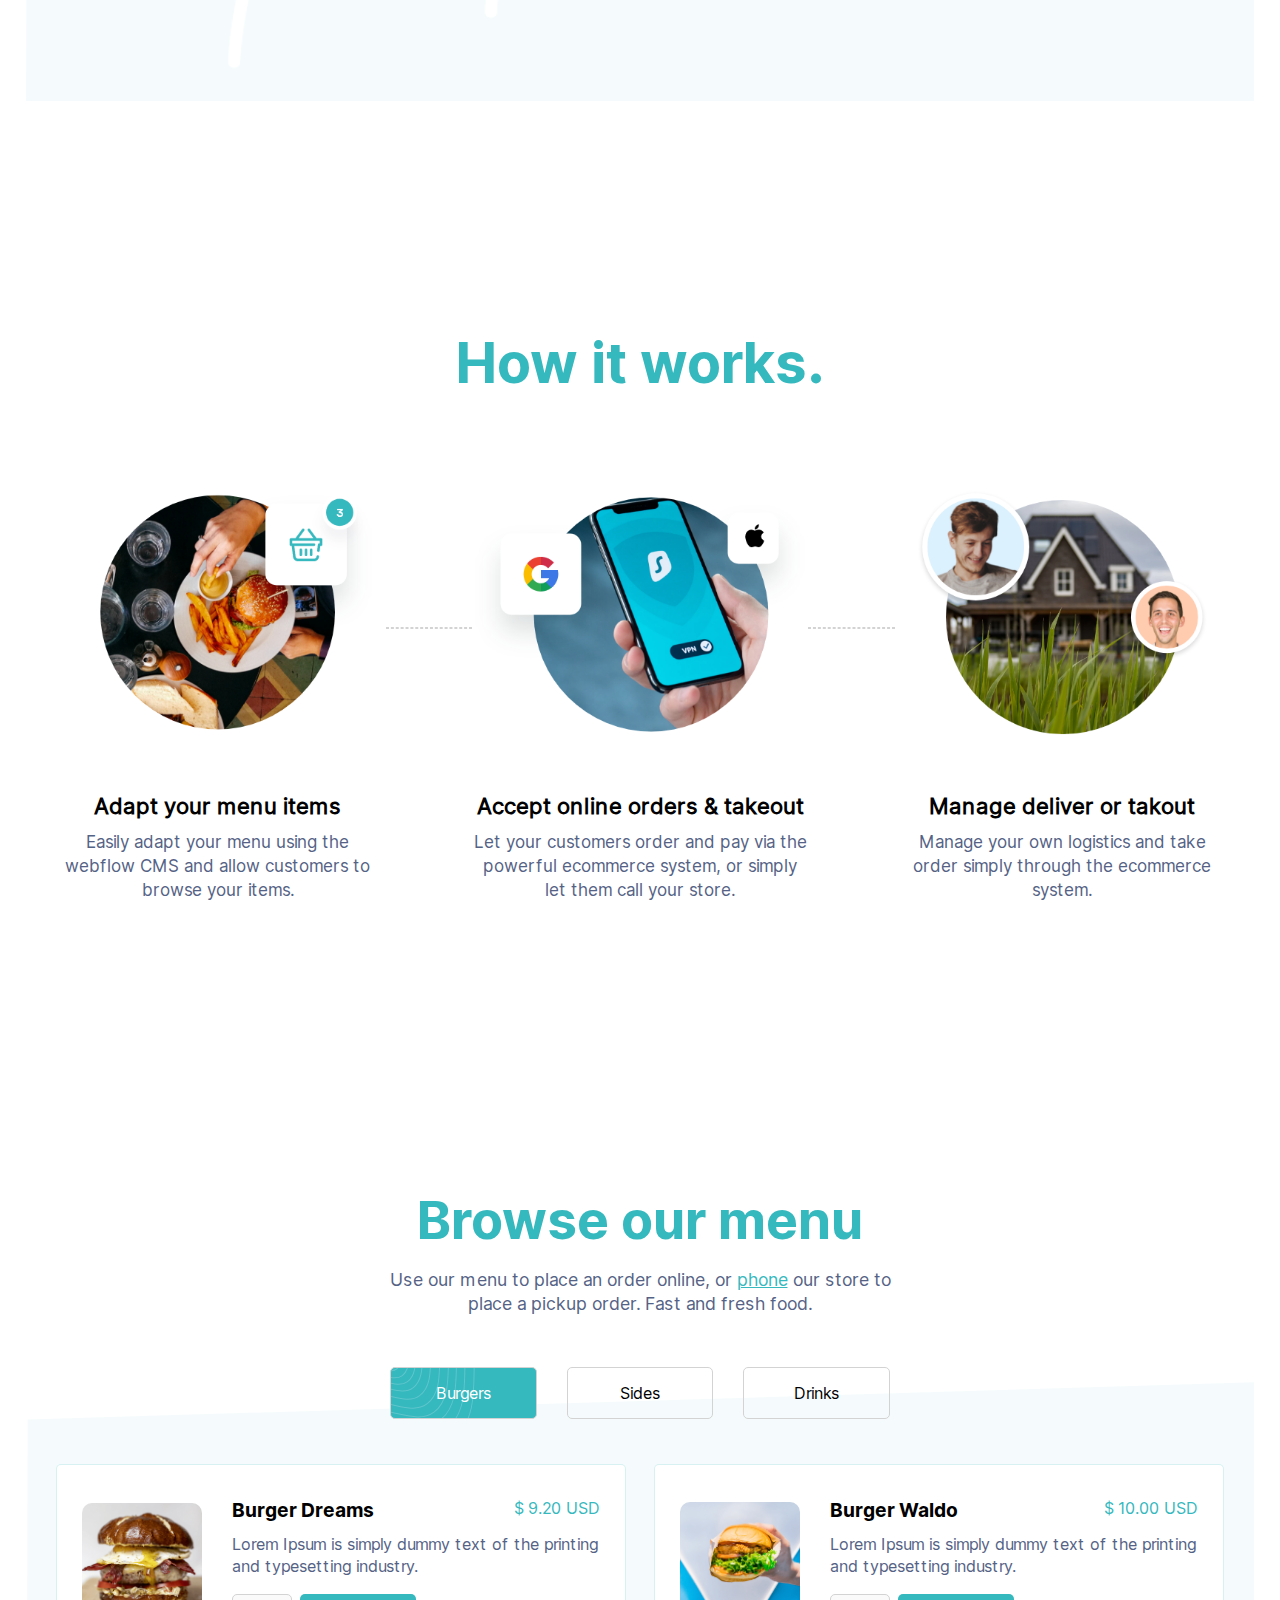
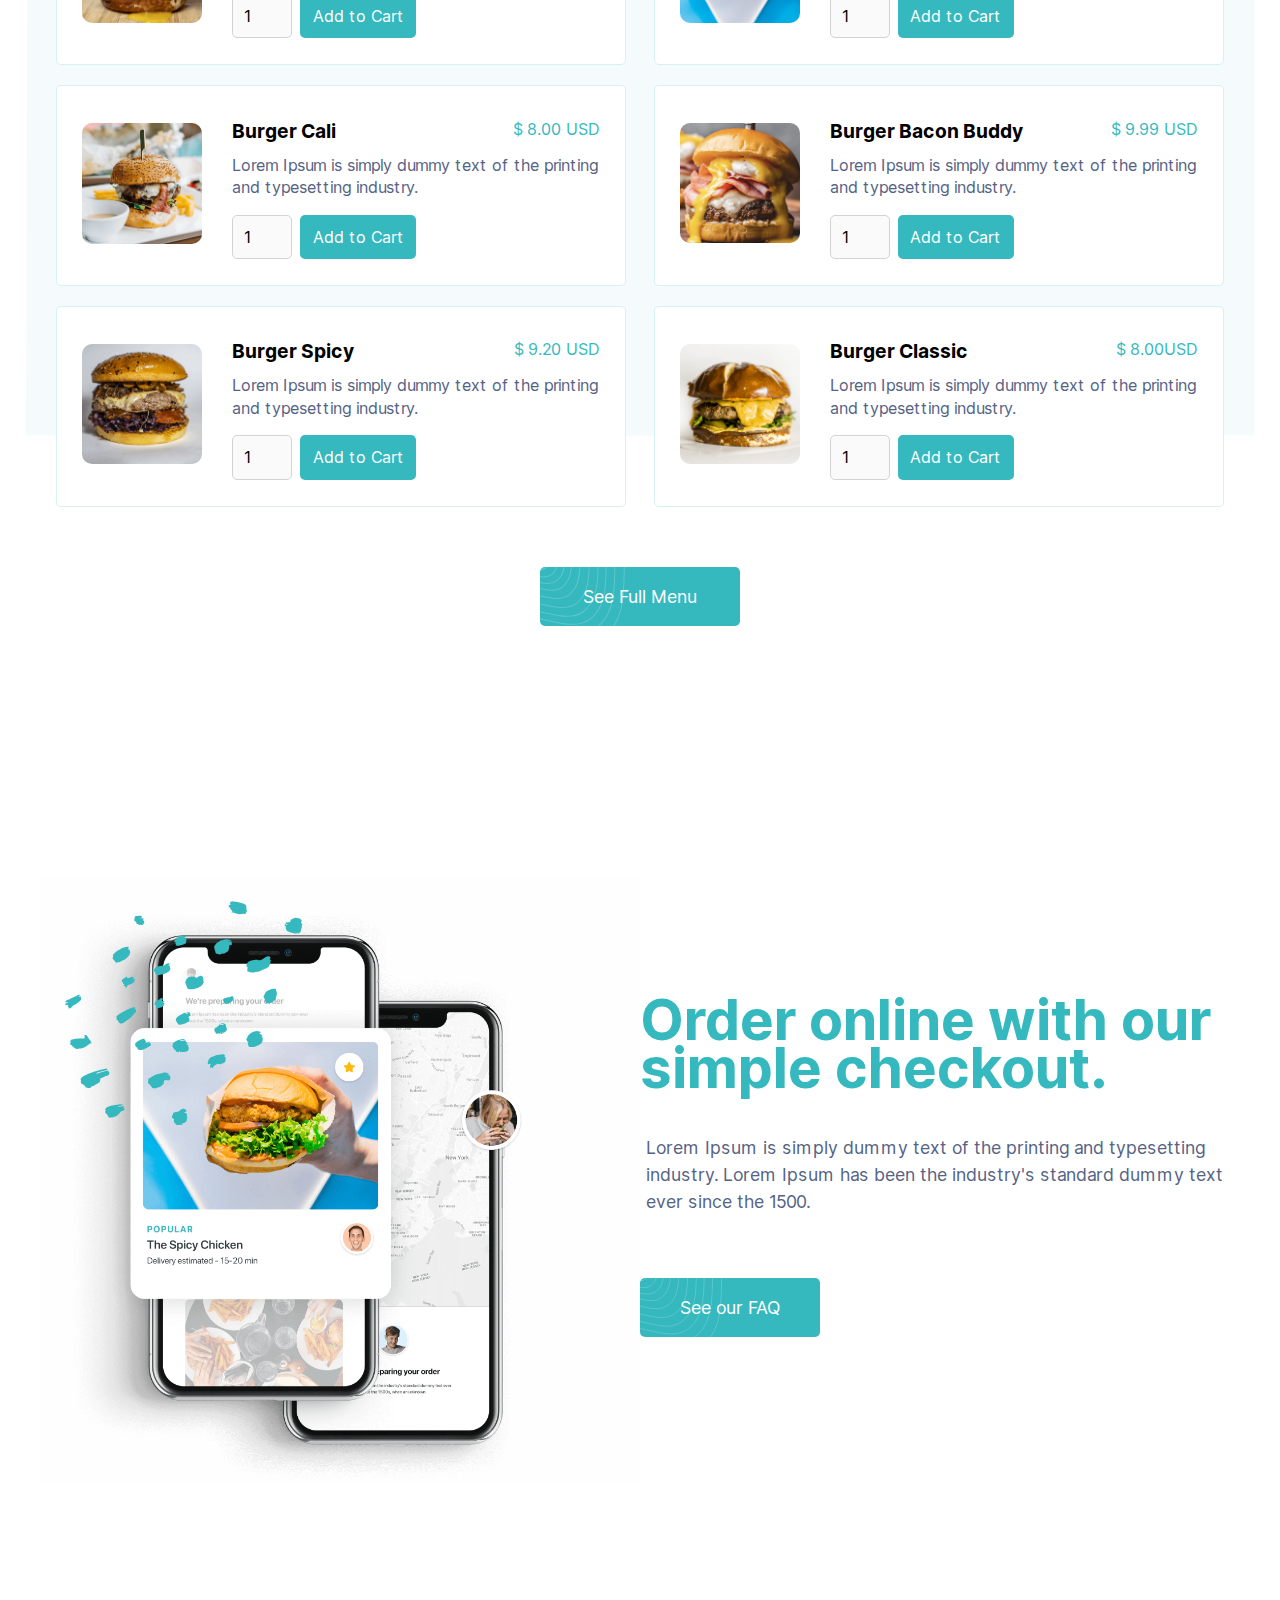
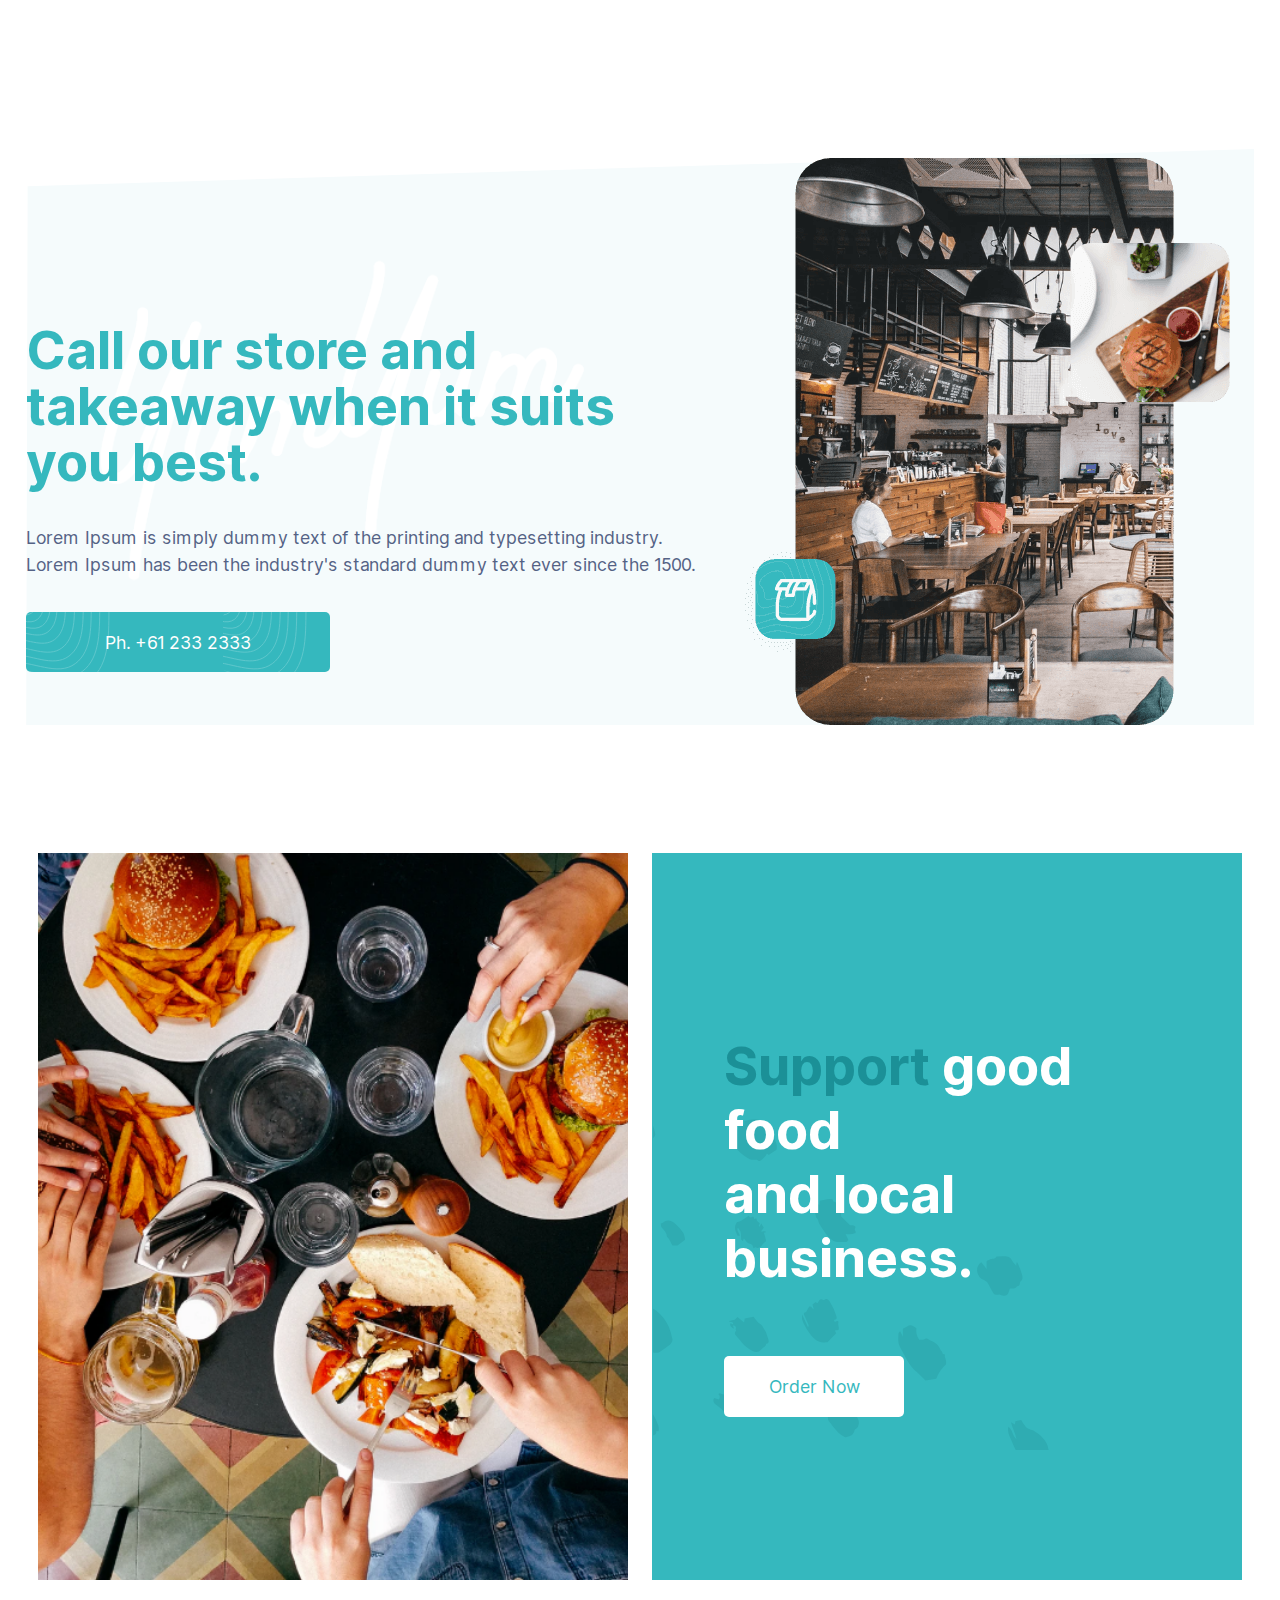
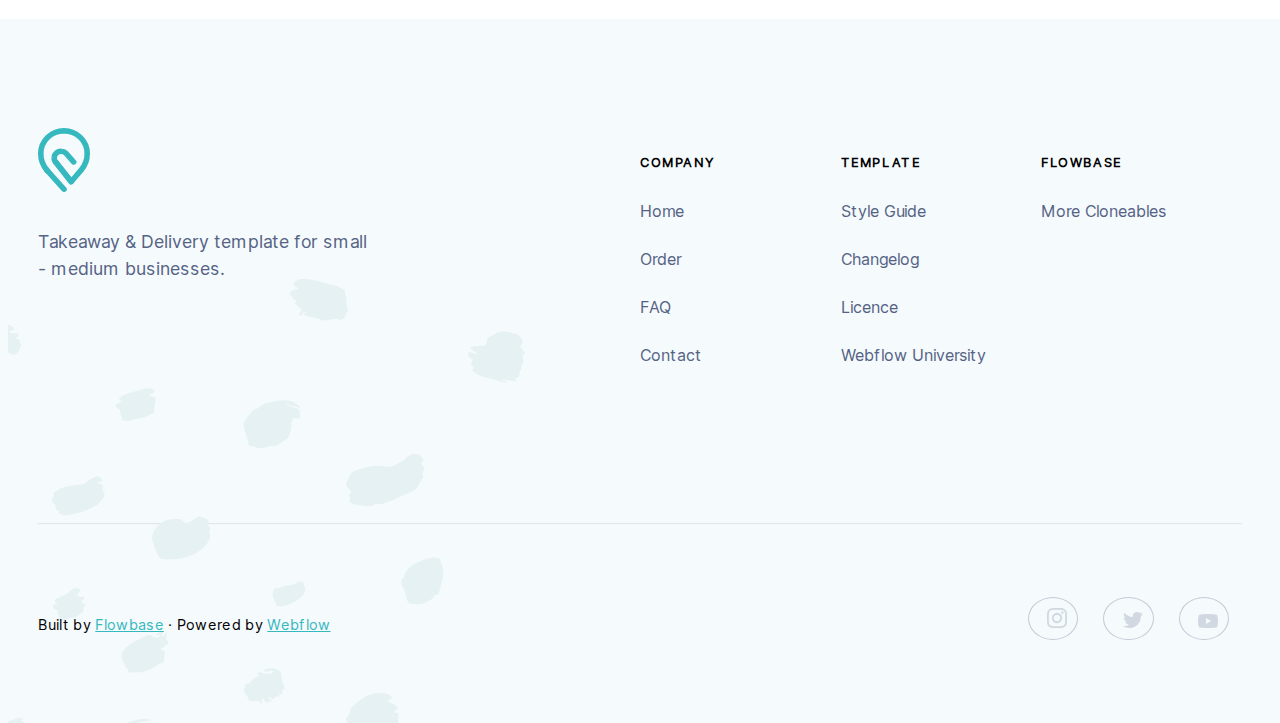
==== commit fa6061d9: "Refactored call-section to support desktop." ====
--- a/index.html
+++ b/index.html
@@ -257,7 +257,7 @@
                 <div id="faq-right-section">
                     <h1 class="highlight-blue">Order online with our simple checkout.</h1>
                     <p>Lorem Ipsum is simply dummy text of the printing and typesetting industry. Lorem Ipsum has been the industry's standard dummy text ever since the 1500.</p>
-                    <button id="faq-button" class="design-button">See our FAQ</button>
+                    <button id="see-faq-button" class="design-button">See our FAQ</button>
                 </div>
             </section>
 
--- a/resources/styles.css
+++ b/resources/styles.css
@@ -314,17 +314,18 @@
     width: 100%;
     margin-right: 5px;
     max-width: 500px;
+    margin-top: 1rem;
 }
 
 /* How it works section*/
 .step {
     text-align: center;
-    padding: auto 2rem;
+    width: clamp(100%, 40%, 100%);
 }
 
 .step-image {
-    width: 100%;
     margin-bottom: 2.9rem;
+    width: clamp(100%, 40%, 400px);
 }
 
 .step h2 {
@@ -350,6 +351,7 @@
     text-align: center;
     font-size: 3rem;
     margin: 70px 0 50px;
+    font-family: inter-bold;
 }
 
 #steps-container {
@@ -362,8 +364,7 @@
 .menu-button {
     border: 1px solid lightgray;
     background-color: transparent;
-    margin: 2% auto;
-    width: 85%;
+    margin: 2% 15px;
     border-radius: 5px;
     padding: 15px;
     font-size: 1rem;
@@ -371,11 +372,11 @@
 }
 
 .product-card {
-    margin: 10px auto;
+    margin: 10px 5px;
     background-color: white;
     border-radius: 5px;
     border: 1px solid rgba(53, 184, 190, .2);
-    padding: 15px;
+    padding: 10px 15px;
 }
 
 .product-photo-container {
@@ -391,7 +392,7 @@
 .product-name-price {
     display: flex;
     flex-direction: column;
-    margin: 1.4rem 0 .8rem;
+    margin: 1.4rem 0 0;
 }
 
 .product-name {
@@ -408,7 +409,7 @@
 
 .quantity-add-button {
     display: flex;
-    margin-top: 1.4rem;
+    margin: 1rem 0;
 }
 
 .quantity {
@@ -428,7 +429,7 @@
 
 .add-to-cart-button {
     background-image: none;
-    padding: 0 1rem;
+    padding: 0 0.8rem;
     font-size: 1rem;
 }
 
@@ -453,12 +454,21 @@
     flex-direction: column;
 }
 
+#menu-heading {
+    text-align: center;
+
+    max-width: 550px;
+    margin-left: auto;
+    margin-right: auto;
+}
+
 #menu-heading h1 {
     color: var(--prime-color-blue);
     font-size: 3rem;
     text-align: center;
     line-height: 3.5rem;
     margin: 100px 0 20px 0;
+    font-family: inter-bold;
 }
 
 #phone-link {
@@ -466,24 +476,30 @@
 }
 
 #menu-heading p {
-    text-align: center;
     padding: 0 15px;
     line-height: 1.5rem;
     color: var(--light-purple-blue);
     font-size: 1.1rem;
     margin-bottom: 50px;
+    margin-left: auto;
+    margin-right: auto;
 }
 
 #menu-type-buttons {
-    margin: 30px 0;
+    margin: 25px 0;
     display: flex;
     flex-direction: column;
+    padding: 0 10px;
 }
 
 #menu-grid {
     display: flex;
     flex-direction: column;
     padding: 0px 20px;
+/* 
+    margin-right: auto;
+    margin-left: auto; */
+    justify-content: space-evenly;
 }
 
 #full-menu-button {
@@ -492,13 +508,17 @@
     background-size: cover;
     margin-left: auto;
     margin-right: auto;
-    margin: 60px auto 100px;
+    margin: 50px auto 100px;
 }
 
 /* Faq Section */
 #faq {
     position: relative;
-    margin: 20% 0 0%;
+    margin-right: auto;
+    margin-left: auto;
+    padding-top: 20%;
+
+    width: clamp(10%, 100%, 1200px);
 }
 
 #dot-pattern {
@@ -534,7 +554,7 @@
     line-height: 1.7rem;
 }
 
-#faq-button {
+#see-faq-button {
     width: 80%;
     background-repeat: no-repeat;
     background-size: cover;
@@ -661,7 +681,6 @@
 #logo-and-purpose p {
     color: var(--light-purple-blue);
     font-size: 1.1rem;
-    
 }
 
 .footer-col {
@@ -818,7 +837,8 @@
     #yum-yum {
         z-index: -1;
         top: 200px;
-        width: auto; 
+        width: clamp(200px, 50%, 600px);
+        max-width: initial;
     }
 
     #fresh-products-content {
@@ -826,12 +846,11 @@
         flex-direction: row;
         overflow: visible;
 
+        margin-top: 2rem;
         max-width: 1600px;
     }
 
     #left-fresh-section {
-        display: flex;
-        flex-basis: 55%;
         padding-left: 3%;
         align-items: start;
     }
@@ -867,6 +886,12 @@
         margin: 150px 0;
     }
 
+    .step {
+        display: flex;
+        flex-direction: column;
+        max-height: 440px;
+    }
+
     .step h2 {
         padding: 0 0px;
         font-size: 22px;
@@ -878,21 +903,27 @@
         font-size: 17px;
     }
 
+    .step img {
+        max-width: auto;
+        max-height: 360px;
+    }
+
     #how-it-works h1{
-        margin-bottom: 60px;
+        padding-bottom: 30px;
+        font-size: 3.5rem;
     }
 
     #how-it-works {
-        margin: 8rem 0 6rem;
+        padding: 110px 0 120px;
     }
 
     #steps-container {
         display: flex;
         flex-direction: row;
-    }
-
-    #step-2 {
-        width: 75%;
+
+        width: clamp(200px, 100%, 1200px);
+        margin-left: auto;
+        margin-right: auto;
     }
 
     /* Menu container */
@@ -900,19 +931,31 @@
         max-width: 48%;
         display: flex;
         flex-direction: row;
+
+        padding: 10px 25px;
     }
 
     .product-photo-container {
         max-width: 30%;
         align-self: center;
-        margin-left: 10px;
-        margin-right: 20px;
+
+        margin-right: 30px;
+        
+        max-width: 120px;
     }
 
     .product-name-price {
         display: flex;
         flex-direction: row;
         justify-content: space-between;
+    }
+
+    .menu-button {
+        width: 100%;
+    }
+
+    .quantity {
+        width: 60px;
     }
 
     #menu-container {
@@ -920,23 +963,37 @@
         position: relative;
     }
 
+    #menu-bg {
+        position: absolute;
+        padding: 0 2%;
+        width: 100%;
+        height: 100%;
+        z-index: -1;
+        display: initial;
+        left: 0;
+    }
+
+    #menu-content {
+        width: clamp(10%, 100%, 1300px);
+        margin-left: auto;
+        margin-right: auto;
+    }
+
     #menu-heading h1 {
         font-family: inter-bold;
         font-size: 3.3rem;
     }
 
     #menu-heading p {
-        width: 55%;
         margin: auto;
     }
 
     #menu-type-buttons {
         flex-direction: row;
         justify-content: center;
-        column-gap: 2rem;
-        padding-right: 25%;
-        padding-left: 25%;
         margin-top: 40px;
+
+        /* width: 60%; */
     }
 
     #menu-grid {
@@ -948,23 +1005,17 @@
     }
 
     #full-menu-button {
-        max-width: 20%;
-    }
-
-    #menu-bg {
-        position: absolute;
-        top: -2%;
-        padding: 0 2%;
-        width: 100%;
-        height: 100%;
-        z-index: -1;
+        max-width: 200px;
     }
 
     /* Faq Section */
 
     #faq {
-        margin: 5% 1%;
-        padding: 5% 0;
+        /* padding-top: 13%; */
+        padding: 150px 0 0px;
+        
+        /* margin: 5% 1%; */
+        
     }
 
     #dot-pattern {
@@ -977,15 +1028,16 @@
     }
 
     #faq-image {
-        padding: 2% 0;
-        margin: 2%;
-        width: 48%;
+        width: 50%;
+        max-width: 600px;
+        margin-bottom: 150px;
     }
 
     #faq-right-section {
         display: flex;
         flex-direction: column;
         text-align: left;
+        width: 50%;
     }
 
     #faq-right-section h1 {
@@ -997,8 +1049,8 @@
         margin-top: 7%;
     }
 
-    #faq-button {
-        width: 37%;
+    #see-faq-button {
+        max-width: 180px;
     }
 
     /* Call section */
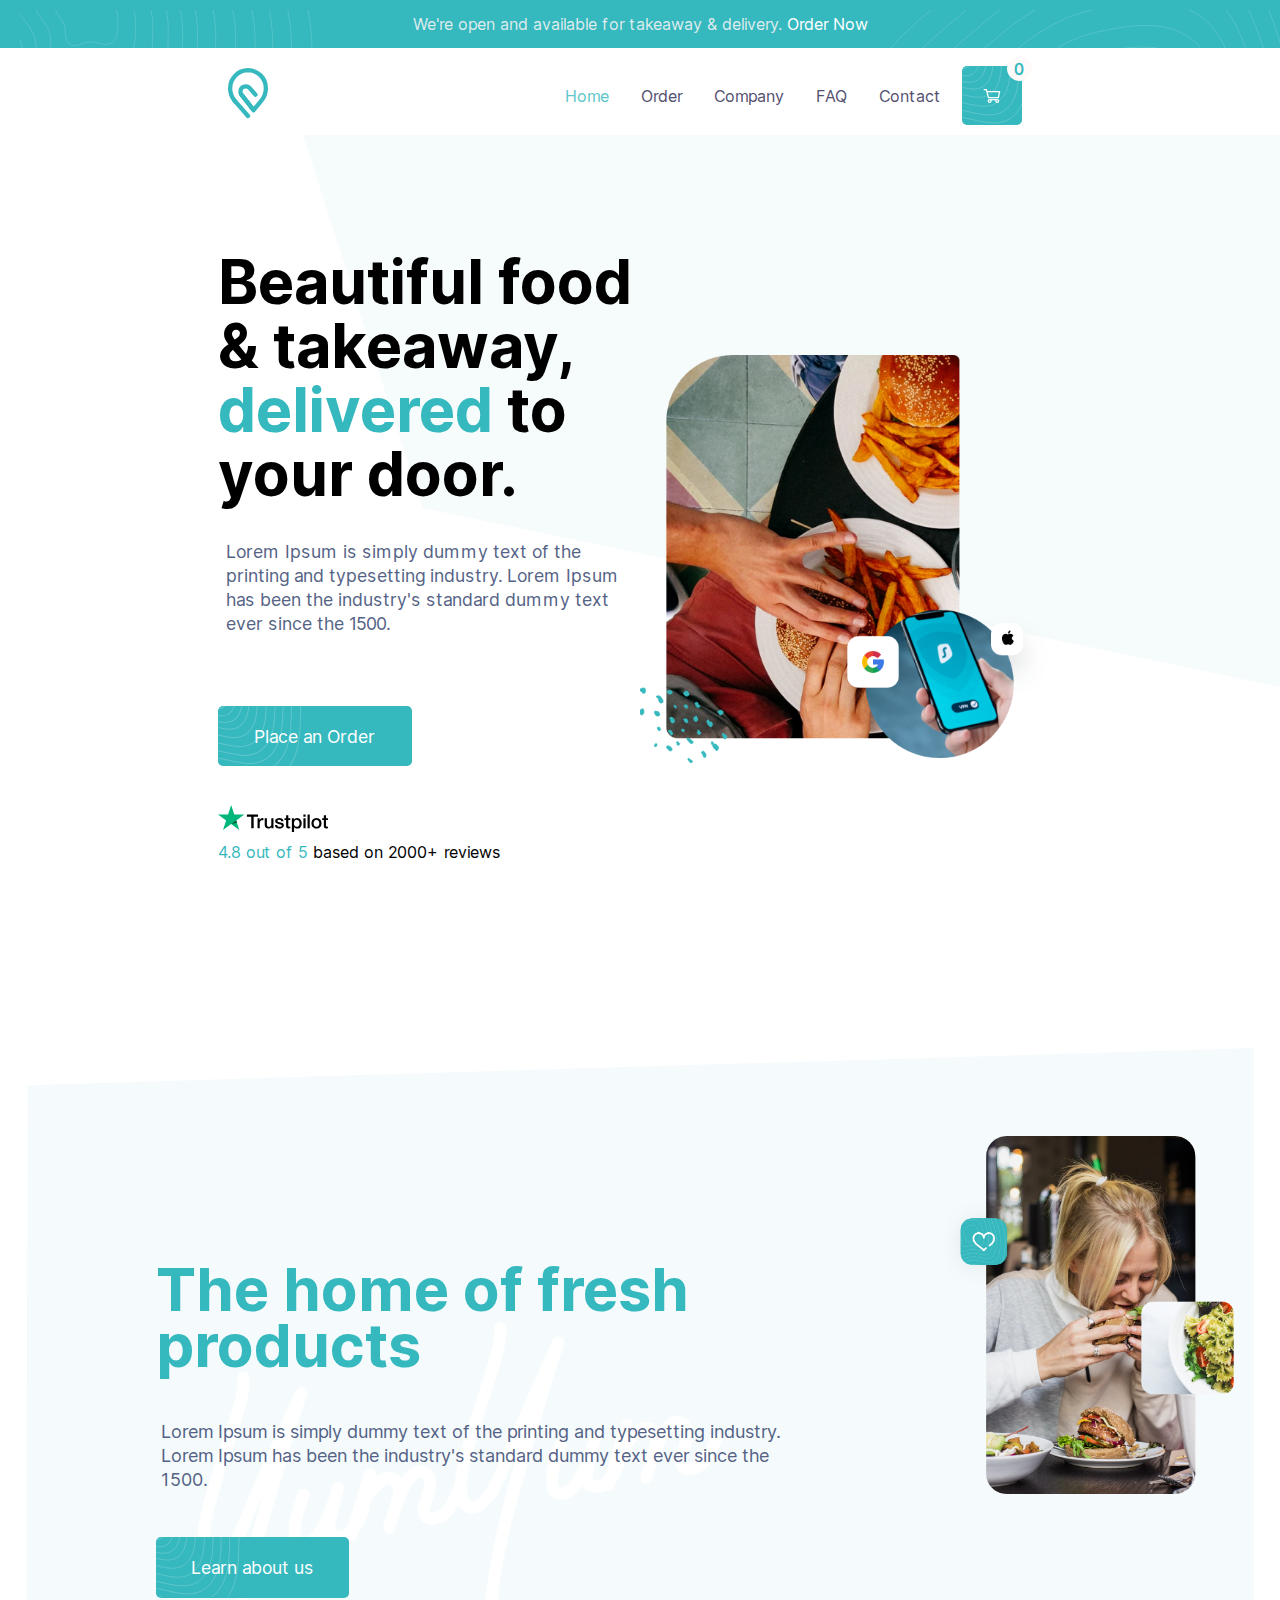
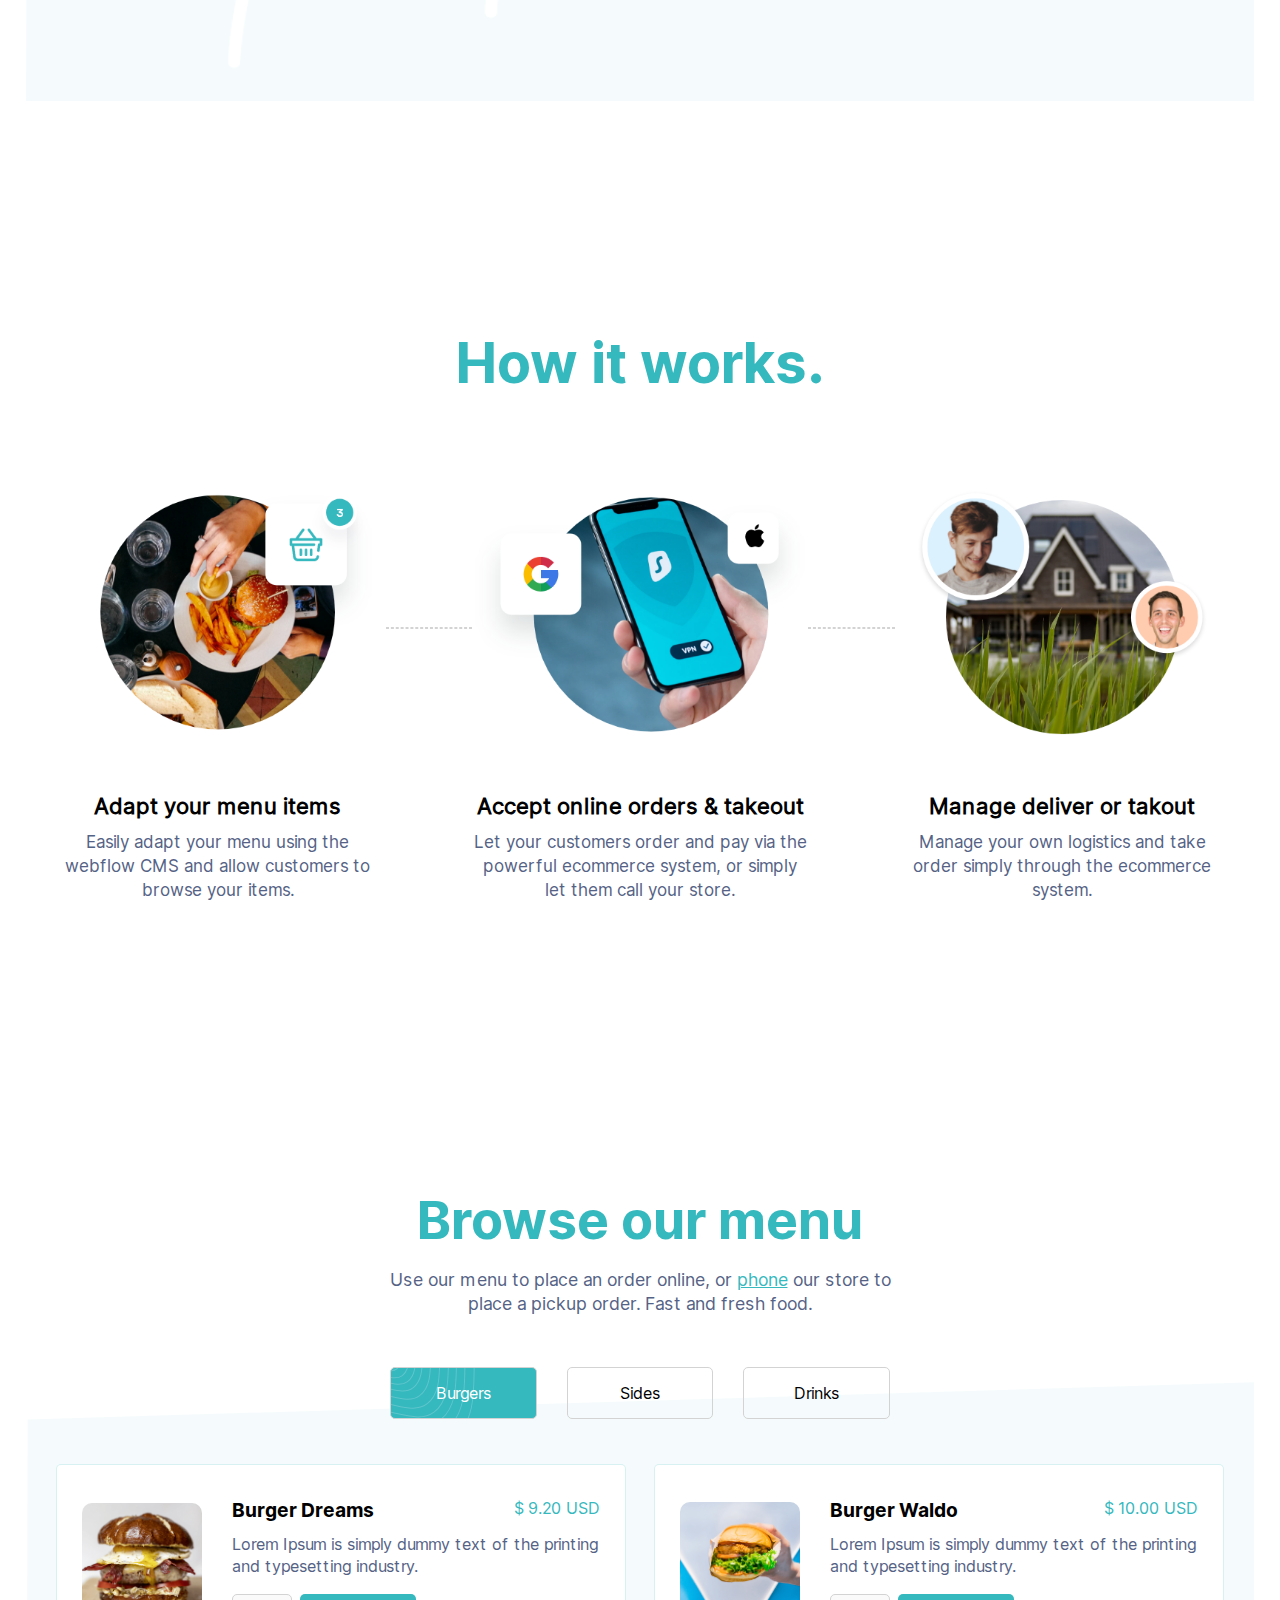
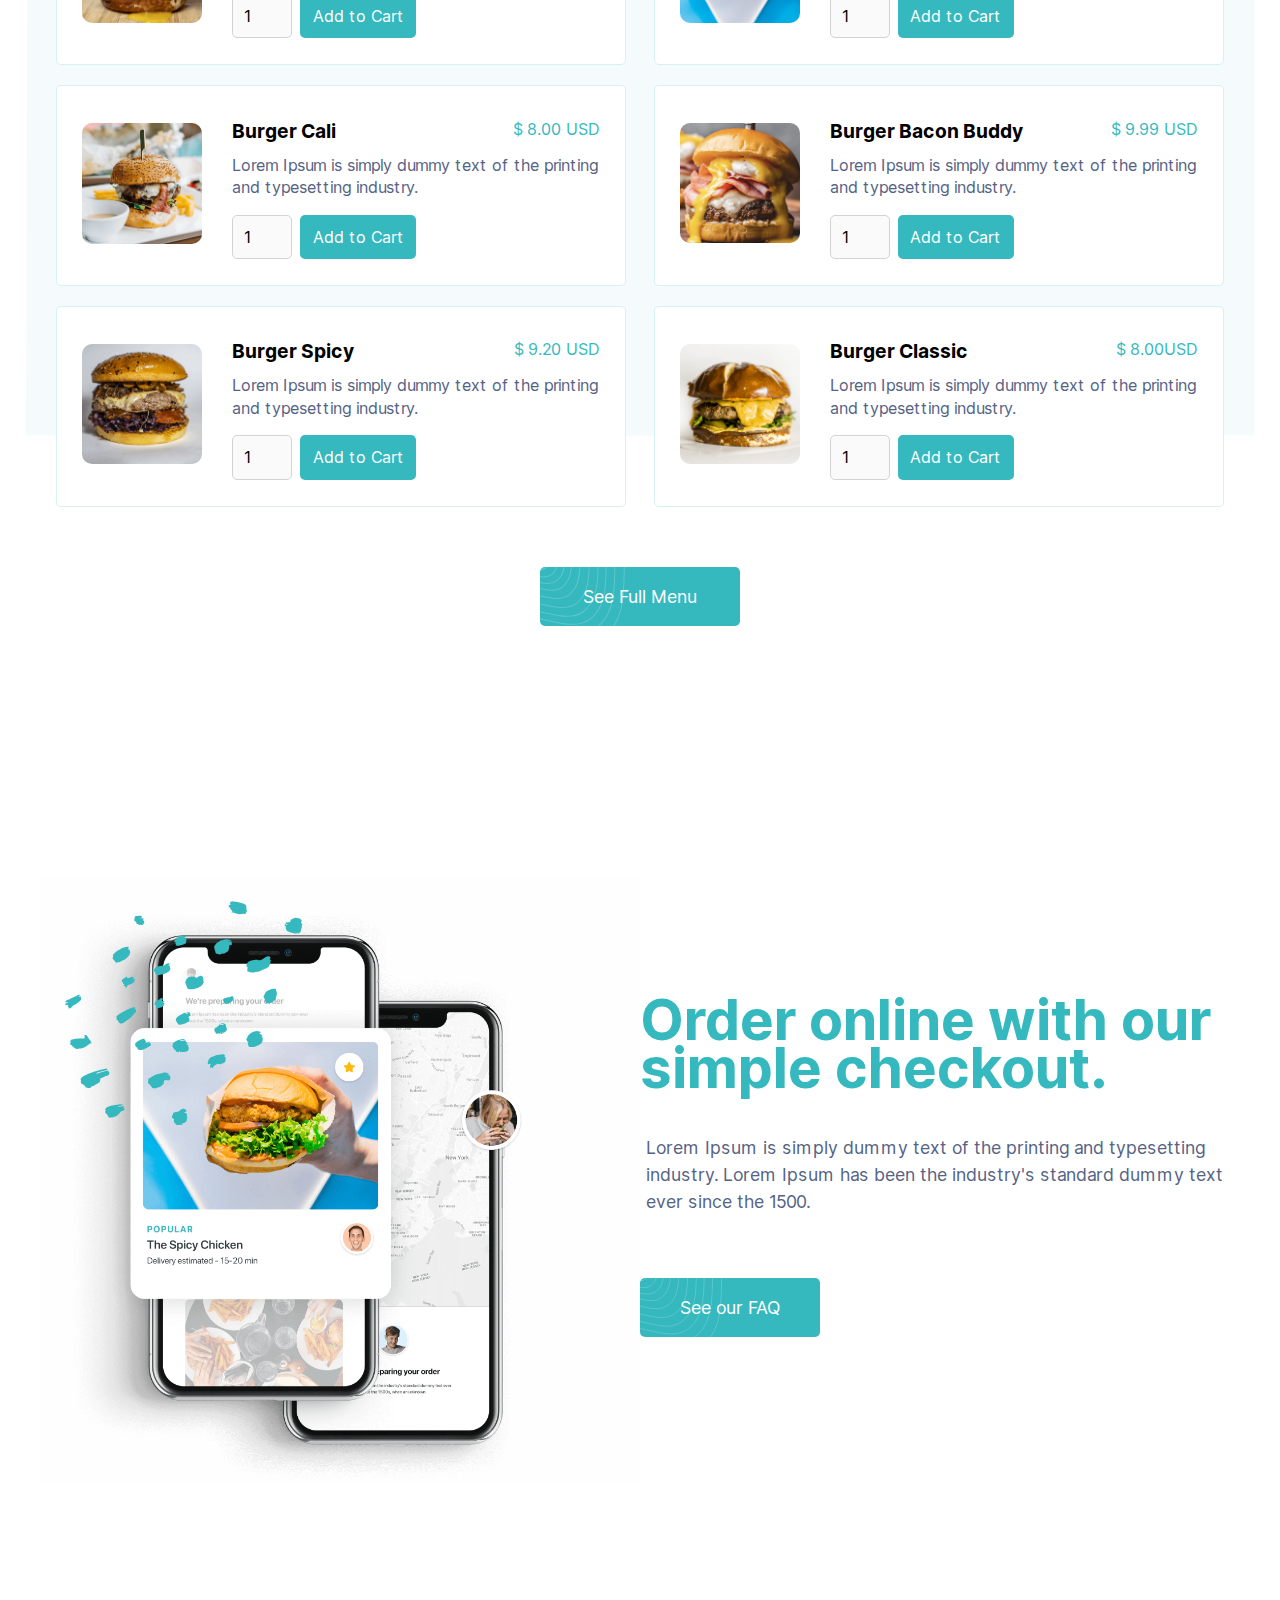
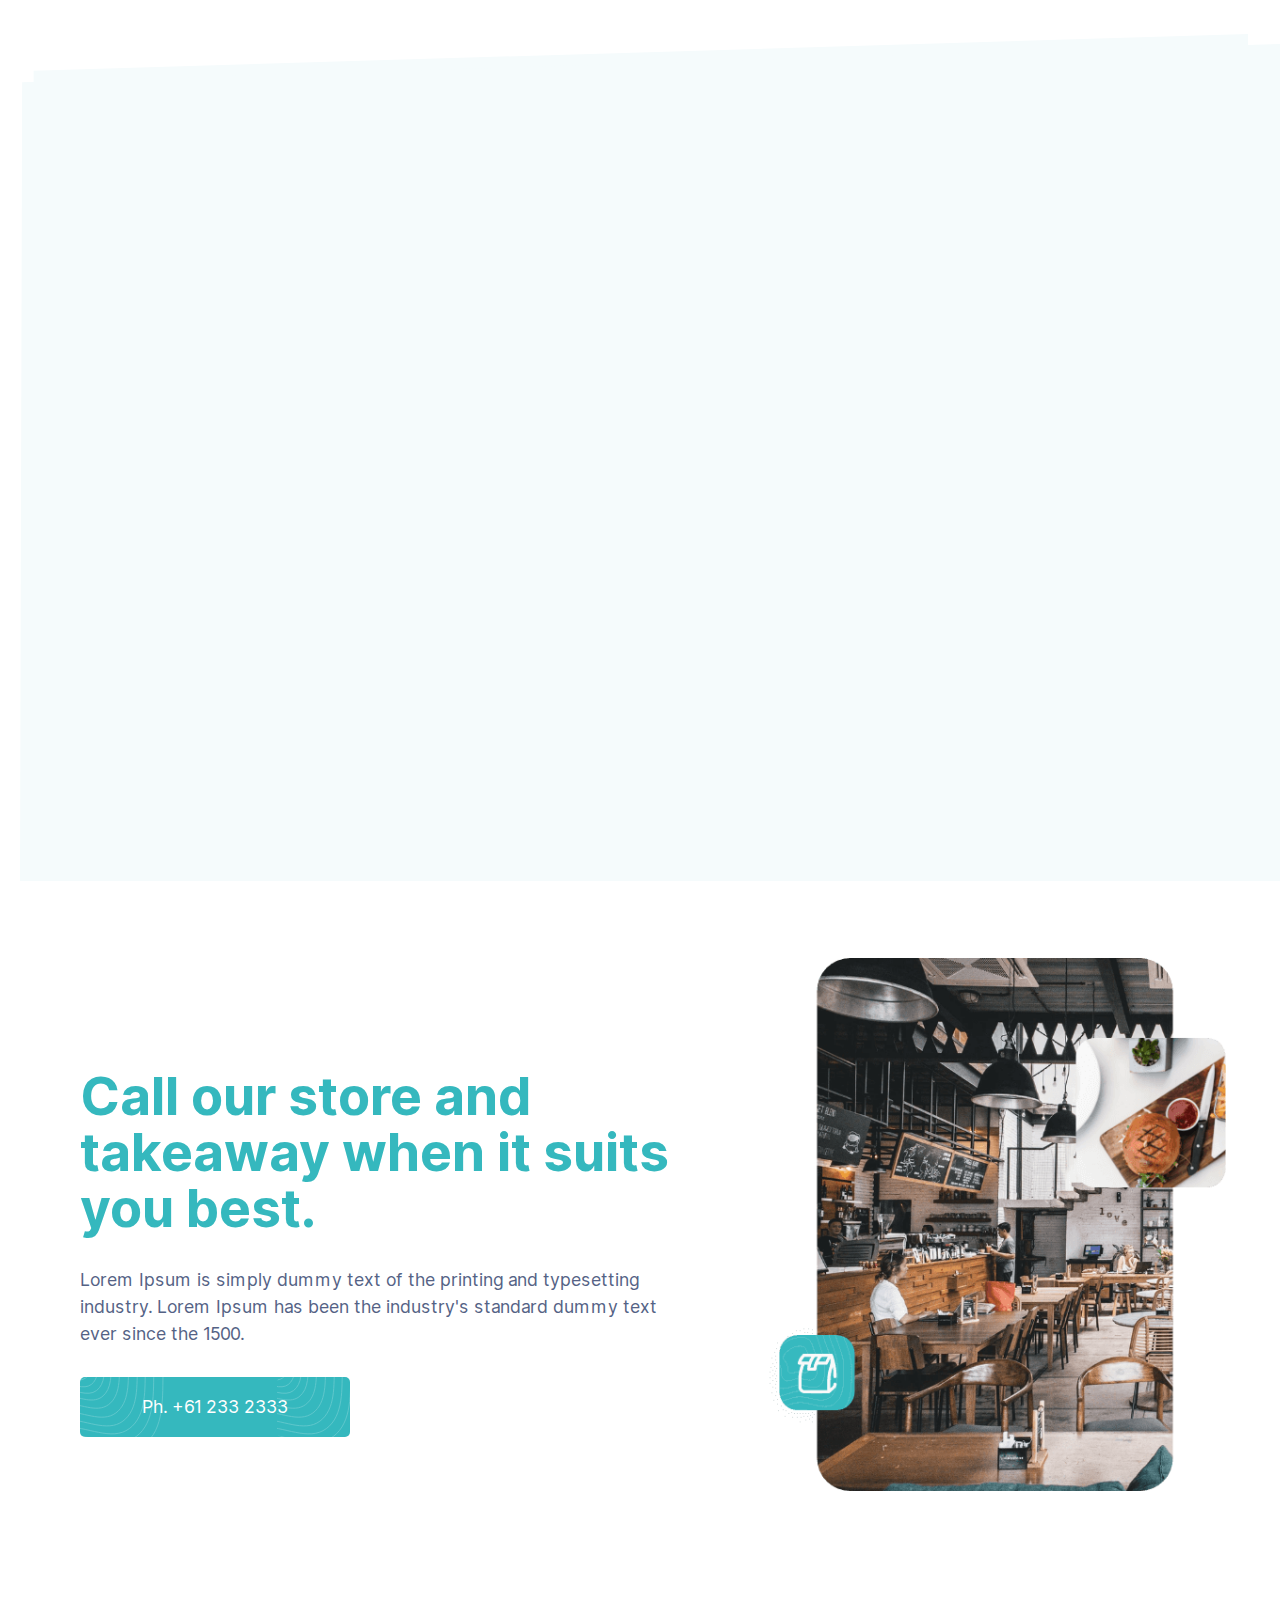
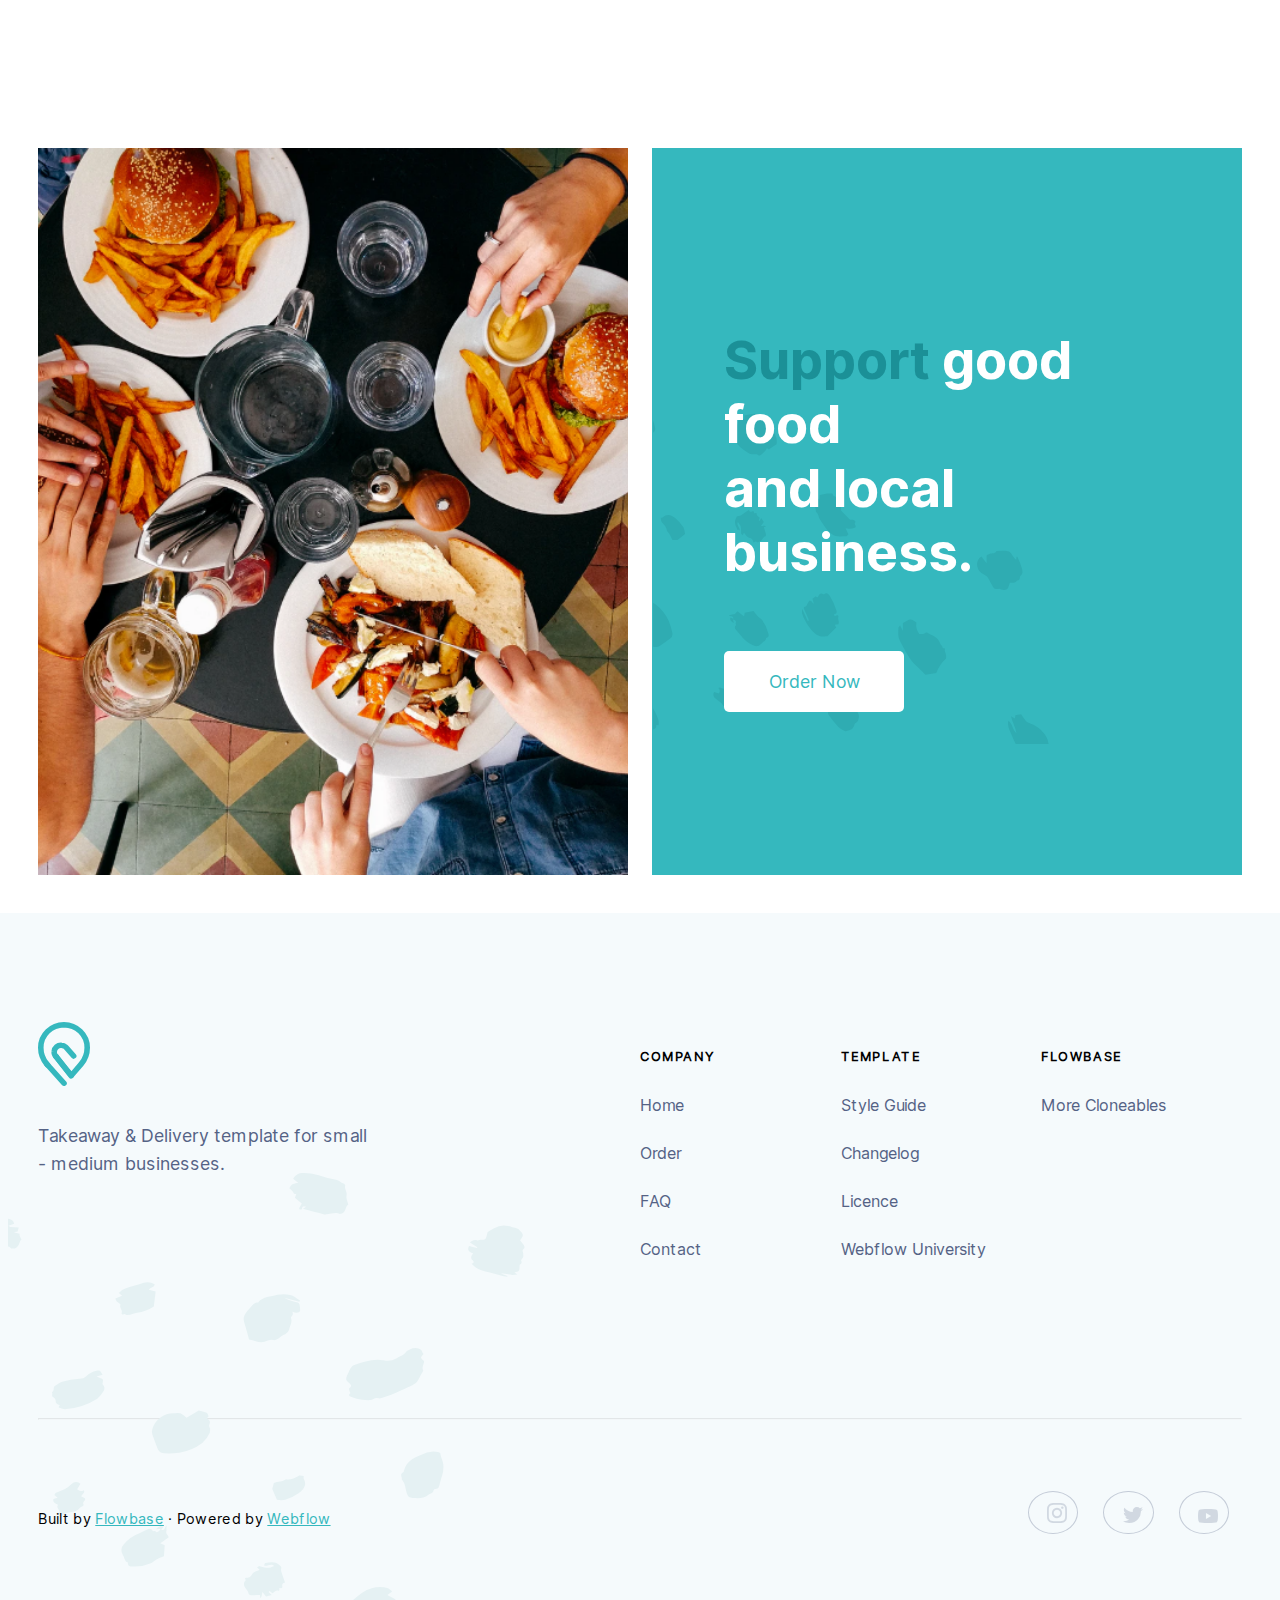
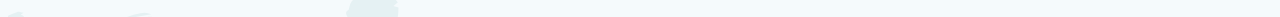
==== commit 3cfd3aa0: "Completed call section to support desktop." ====
--- a/index.html
+++ b/index.html
@@ -265,10 +265,9 @@
 
         <section id="call">
             <img id="call-yum-yum" src="images/YumYum.png">
+            <img id="background-image-2" src="images/BG Shape Content.svg">
 
             <div id="call-section">
-                <img id="background-image-2" src="images/BG Shape Content.svg">
-
                 <div id="left-call-section">
                     <h1 class="highlight-blue">Call our store and takeaway when it suits you best.</h1>
                     <p>Lorem Ipsum is simply dummy text of the printing and typesetting industry. Lorem Ipsum has been the industry's standard dummy text ever since the 1500.</p>
--- a/resources/styles.css
+++ b/resources/styles.css
@@ -565,9 +565,14 @@
 #call {
     position: relative;
     background-color: var(--light-blue-bg-image);
-    padding: 30% 1%;
-    overflow-x: hidden;
+    overflow: hidden;
     z-index: -1;
+
+    padding: 120px 5px;
+
+    background-image: url(/images/BG\ Shape\ Content.svg);
+    background-repeat: no-repeat;
+    background-position: top center;
 }
 
 #call-yum-yum {
@@ -575,14 +580,24 @@
     top: 20%;
     width: 100%;
     z-index: -1;
+    left: 0;
+
+    width: clamp(10%, 90%, 500px);
 }
 
 #call-section {
     text-align: center;
-}
-
-#background-image-2 {
-    display: none;
+
+    width: clamp(10%, 100%, 1500px);
+}
+
+#left-call-section {
+    padding-bottom: 50px;
+
+    width: clamp(10%, 100%, 600px);
+    margin-left: auto;
+    margin-right: auto;
+
 }
 
 #left-call-section h1 {
@@ -592,15 +607,20 @@
 }
 
 #left-call-section p {
-    padding: 10% 1%;
+    padding: 20px 1px 50px;
     color: var(--light-purple-blue);
     font-size: 1.1rem;
     line-height: 1.7rem;
 }
 
+#faq-button {
+    width: 80%;
+}
+
 #phone-image {
     width: 100%;
     padding: 6% 2% 0 0;
+    max-width: 520px;
 }
 
 /* Order Section */ 
@@ -1030,7 +1050,8 @@
     #faq-image {
         width: 50%;
         max-width: 600px;
-        margin-bottom: 150px;
+        padding-bottom: 150px;
+        margin-bottom: 0;
     }
 
     #faq-right-section {
@@ -1056,31 +1077,27 @@
     /* Call section */
     #call {
         background-color: transparent;
-        margin: 2% 2% 0;
-        padding: 0 0;
         z-index: -1;
+        padding: 0 20px;
+
+        background-size: clamp(10%, 95%, 1600px);
     }
 
     #call-yum-yum {
-        position: absolute;
-        width: 45%;
-        left: 3%;
-        z-index: 0;
+        max-width: 700px;
+
+        left: 13%;
+        top: 25%;
     }
 
     #call-section {
         position: relative;
         display: flex;
         flex-direction: row;
-        margin: 2% 0 0;
-    }
-
-    #background-image-2 {
-        display: initial;
-        position: absolute;
-        z-index: -1;
-        width: 100%;
-        top: 10%;
+        padding: 0 10px;
+
+        margin-right: auto;
+        margin-left: auto;
     }
 
     #left-call-section {
@@ -1088,7 +1105,8 @@
         flex-direction: column;
         justify-content: center;
         text-align: left;
-        padding: 15% 0 0;
+        
+        padding: 15% 0;
     }
 
     #left-call-section h1 {
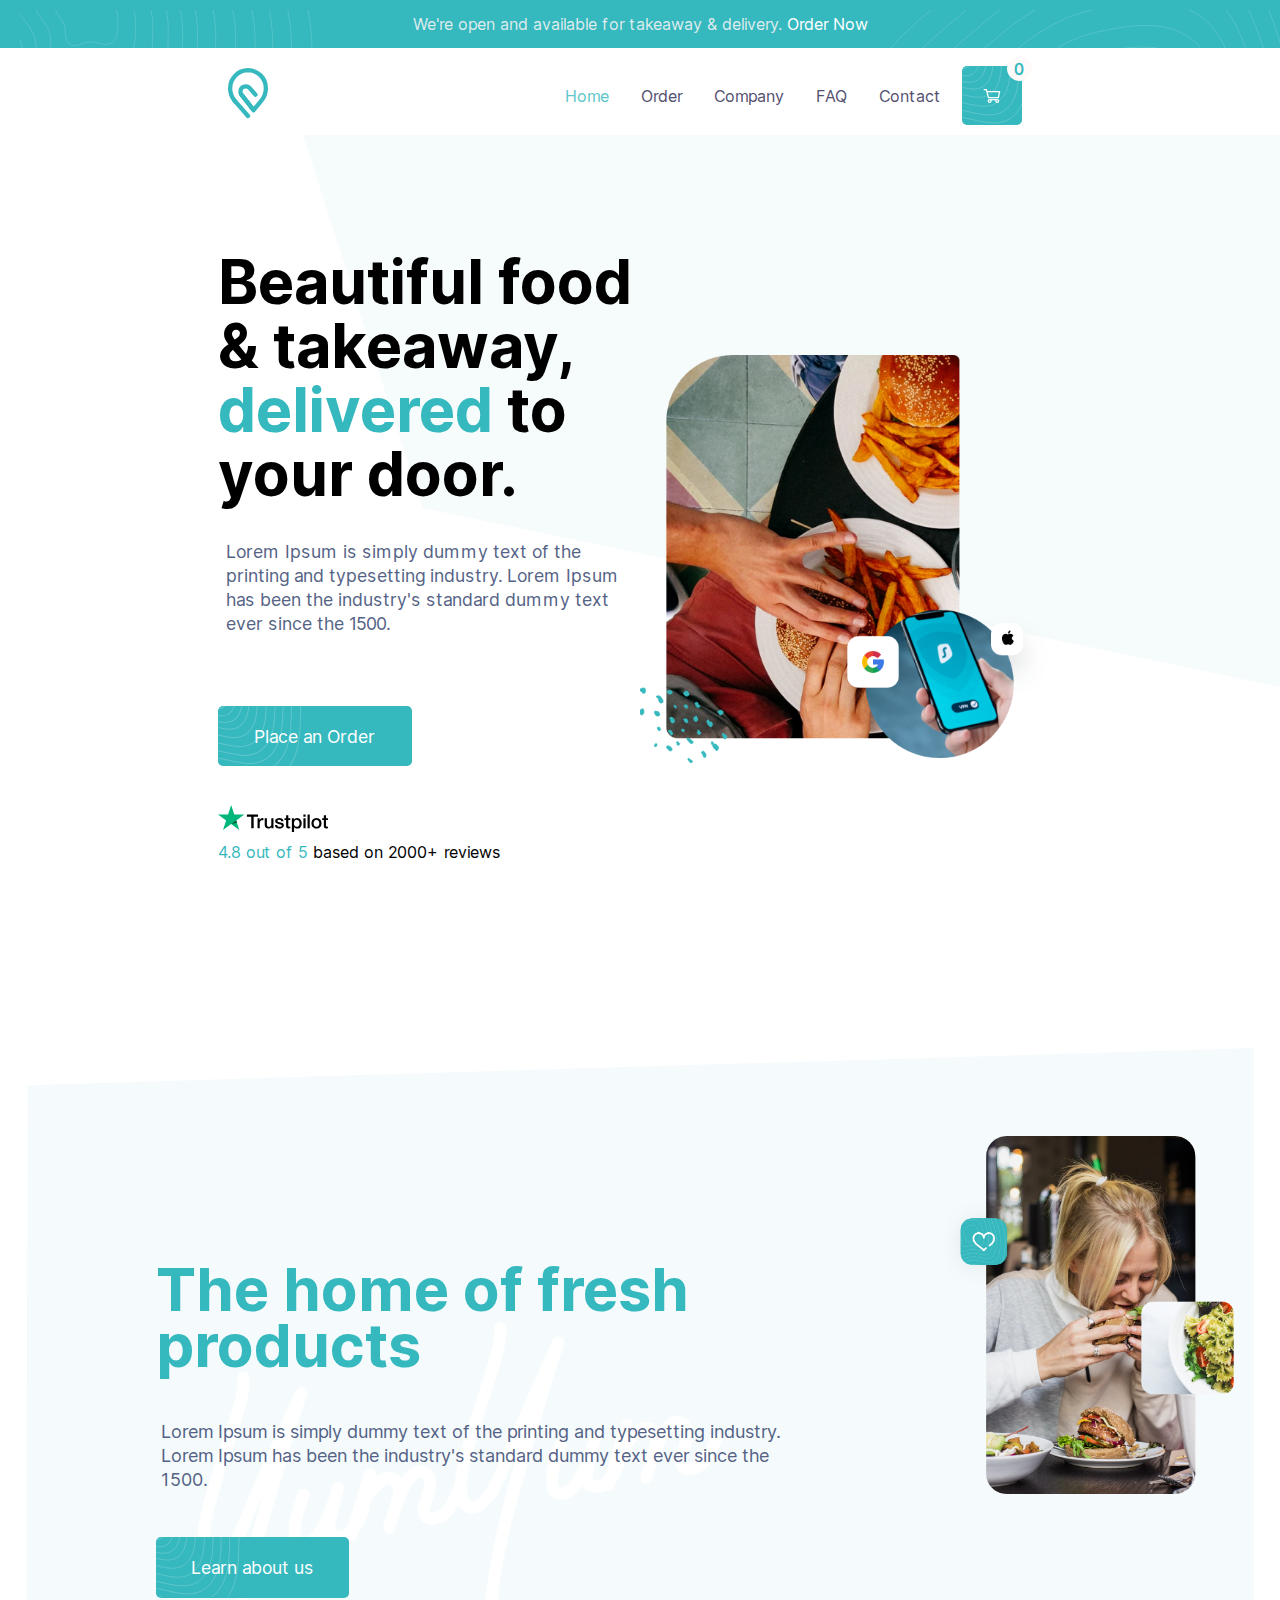
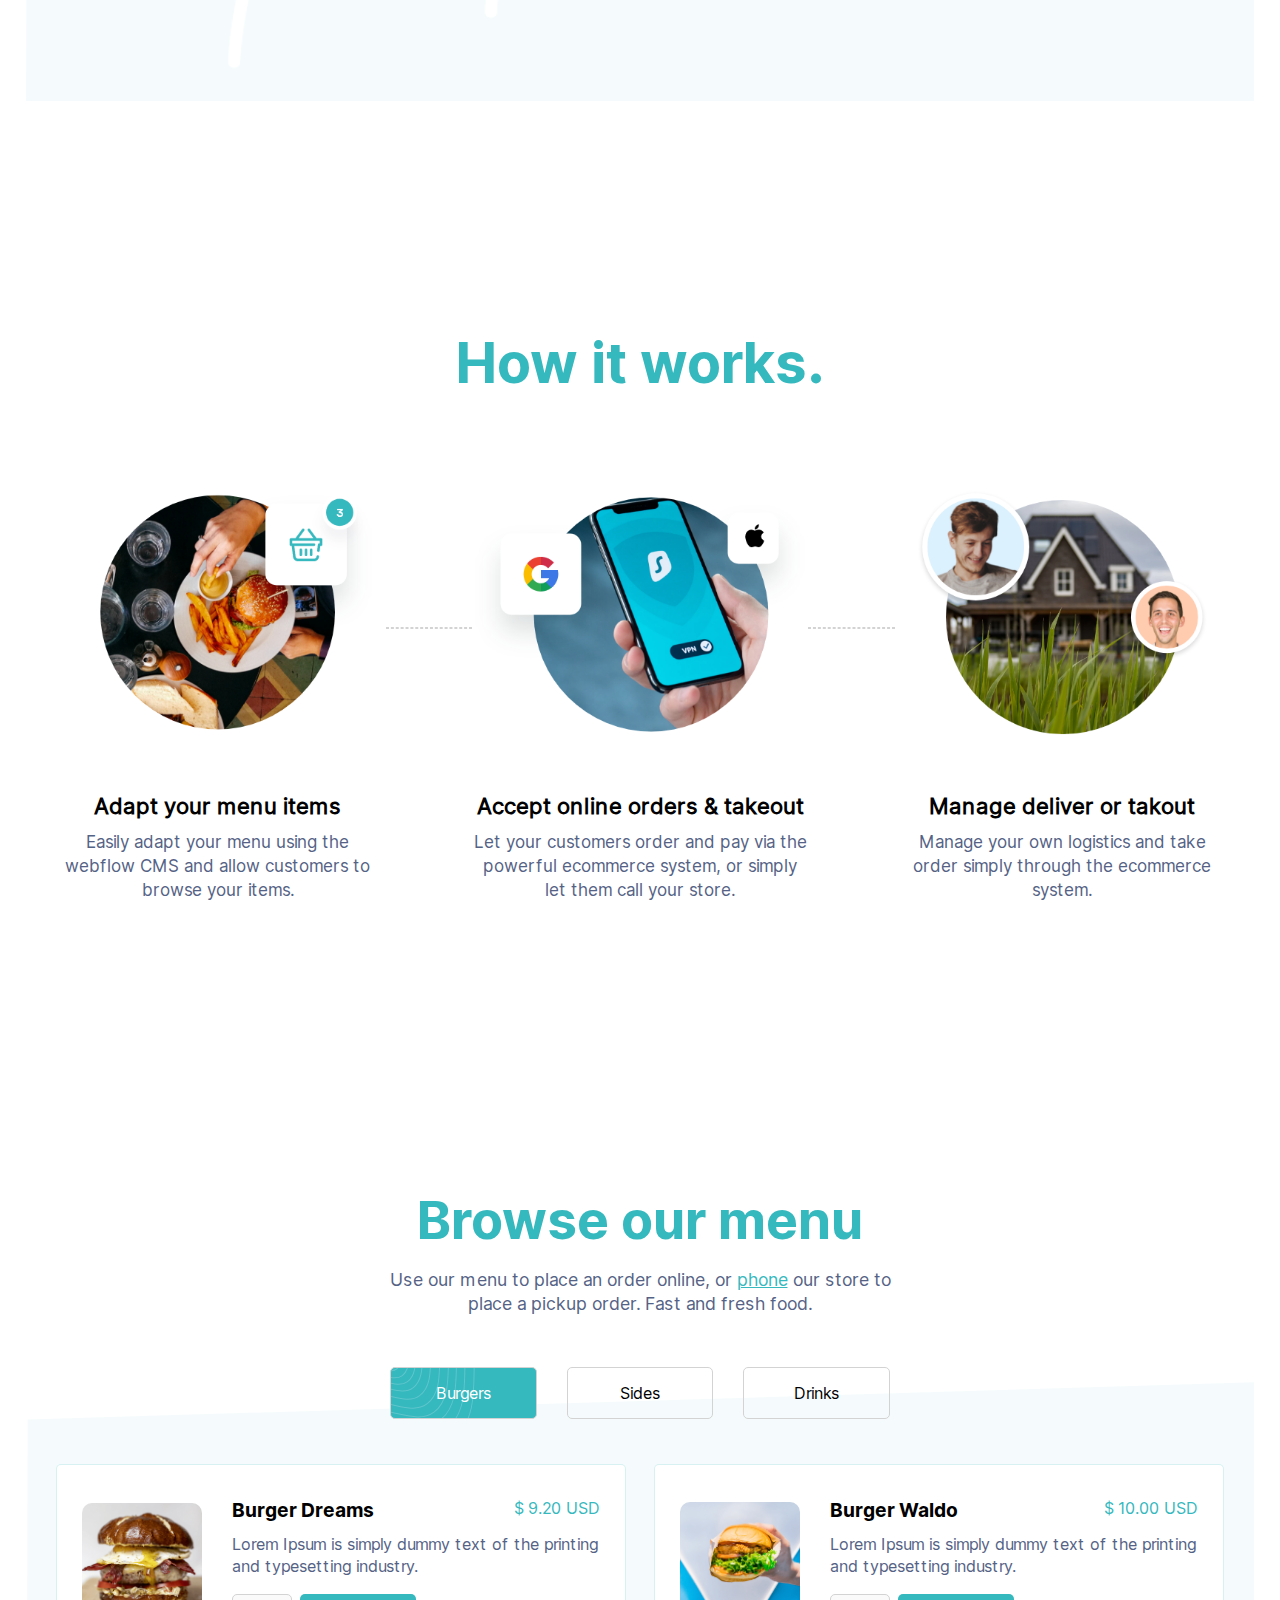
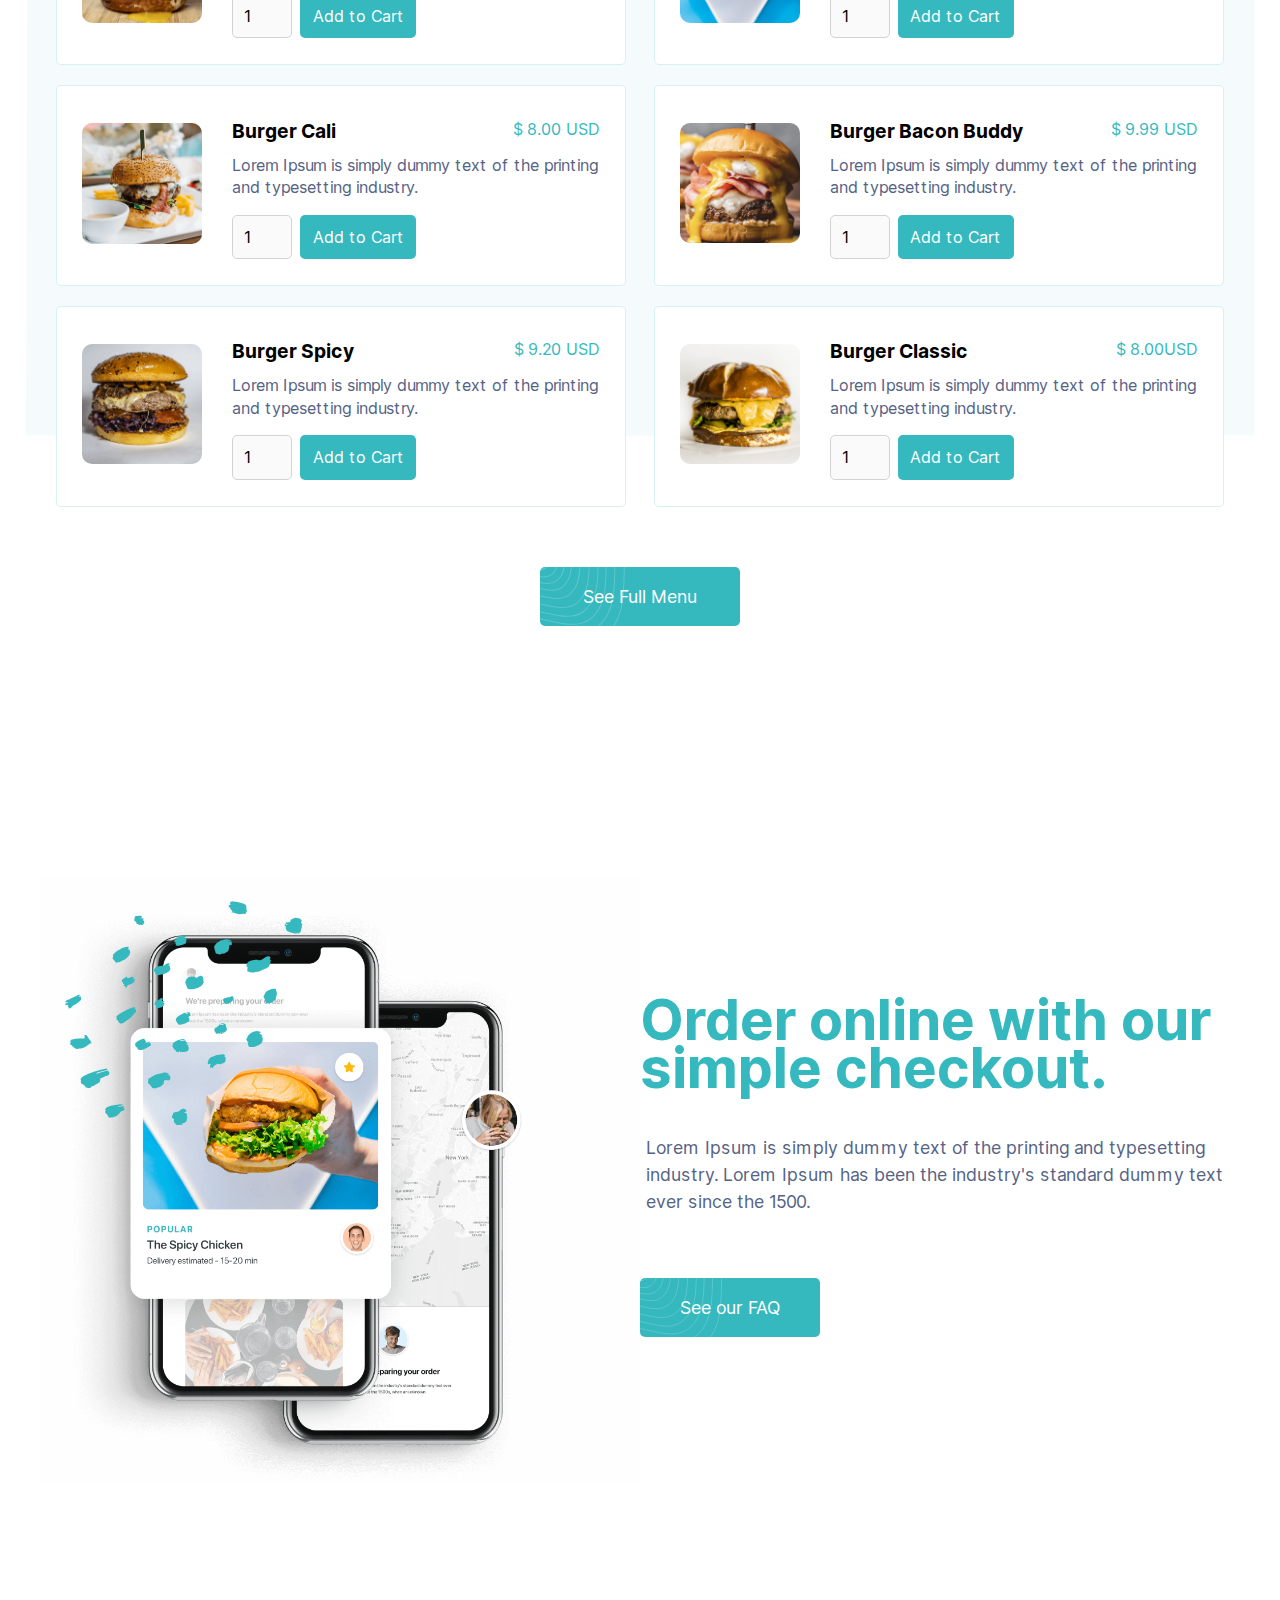
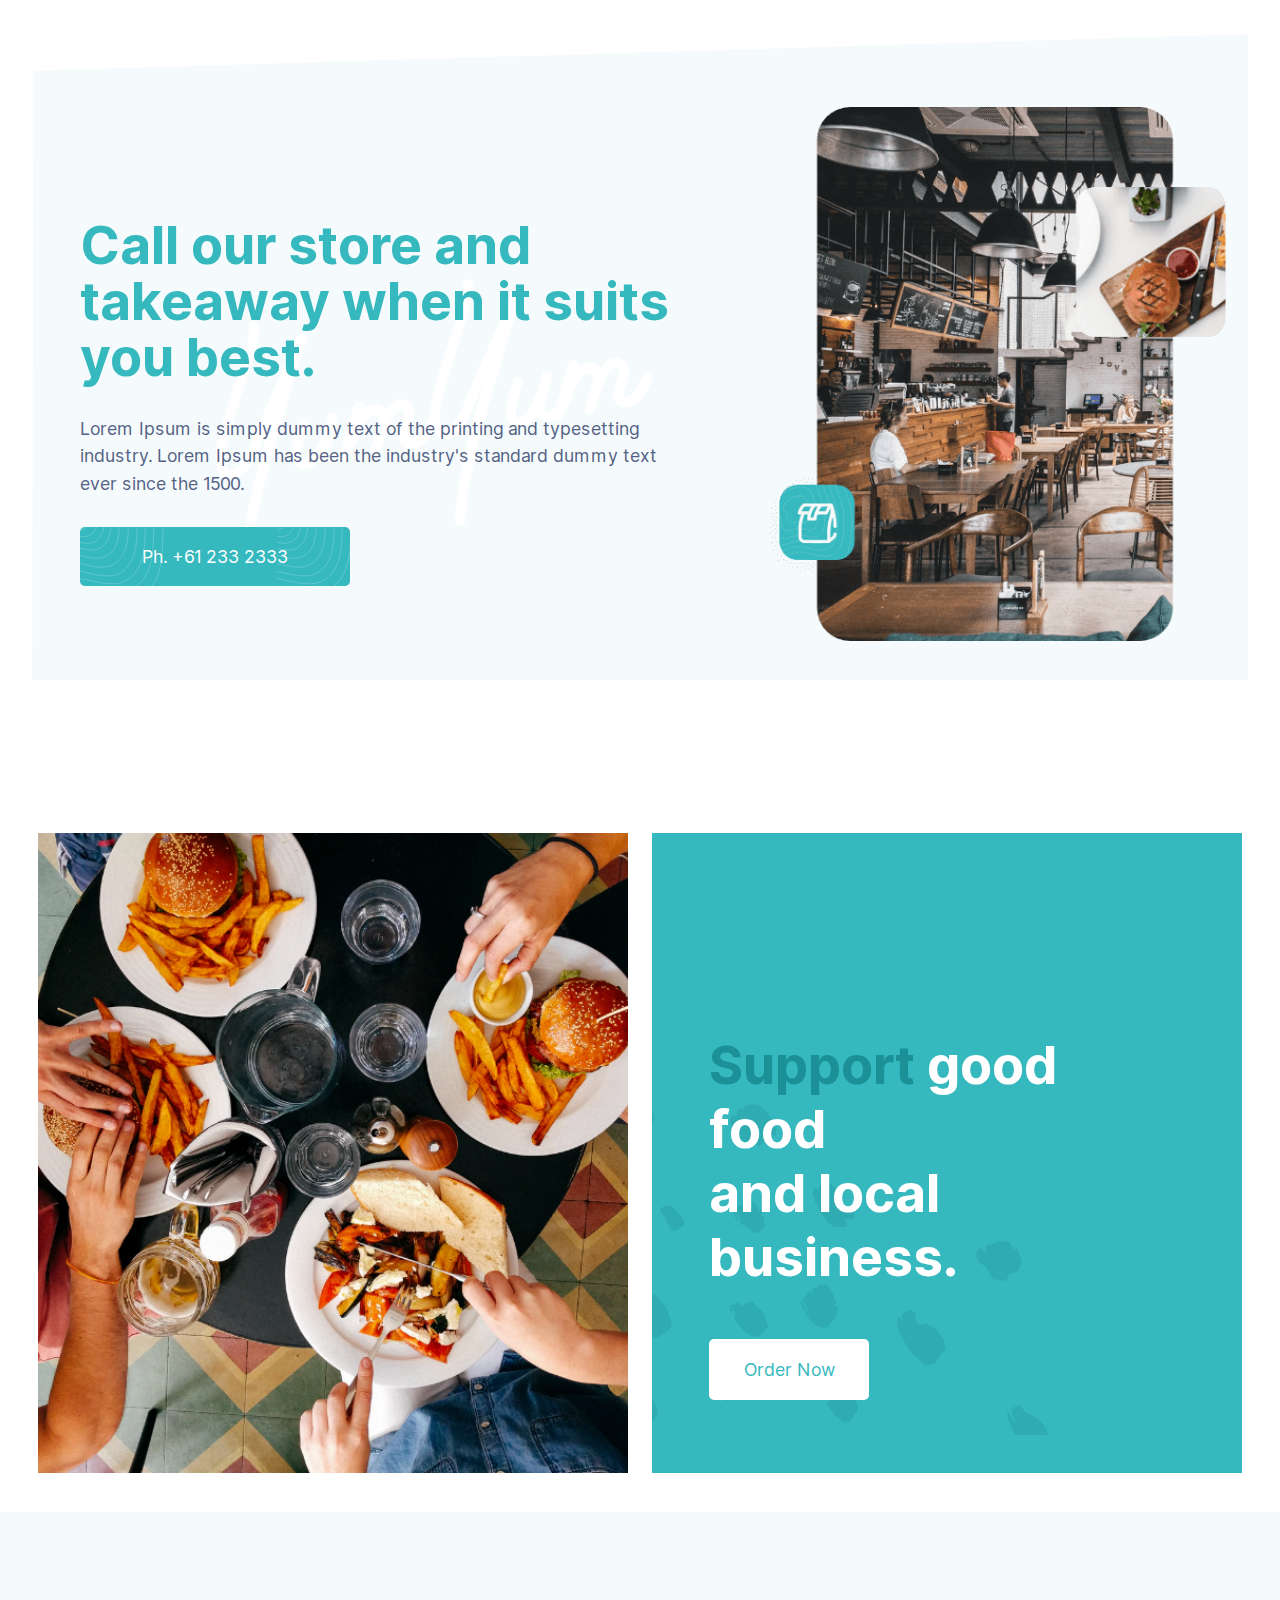
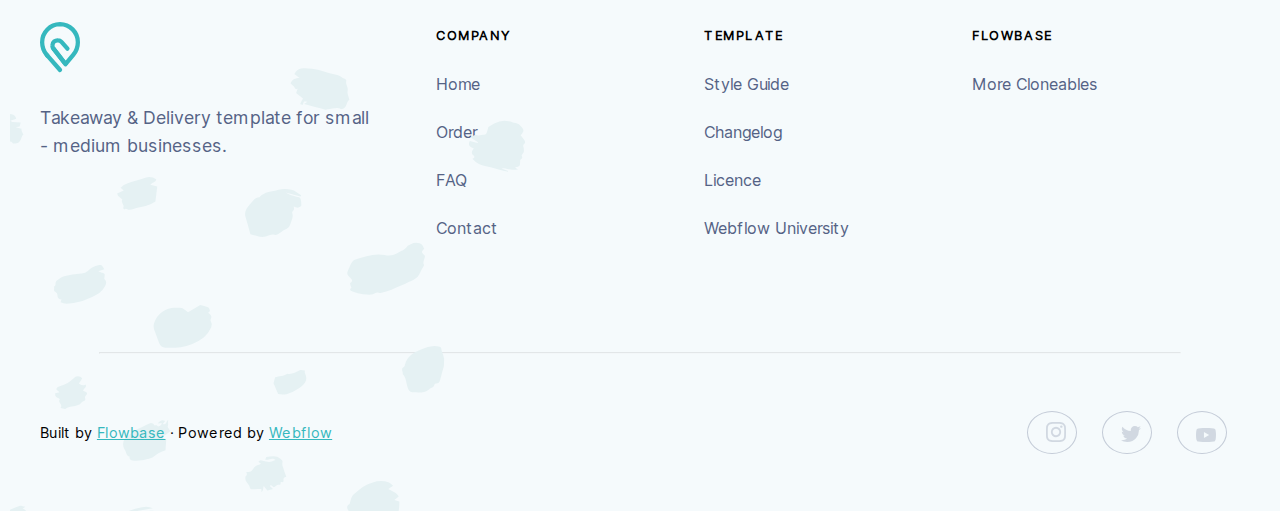
==== commit d9d84b19: "Completed refactor of last section and footer for desktop support." ====
--- a/index.html
+++ b/index.html
@@ -264,11 +264,9 @@
         </section>
 
         <section id="call">
-            <img id="call-yum-yum" src="images/YumYum.png">
-            <img id="background-image-2" src="images/BG Shape Content.svg">
-
             <div id="call-section">
                 <div id="left-call-section">
+                    <img id="call-yum-yum" src="images/YumYum.png">
                     <h1 class="highlight-blue">Call our store and takeaway when it suits you best.</h1>
                     <p>Lorem Ipsum is simply dummy text of the printing and typesetting industry. Lorem Ipsum has been the industry's standard dummy text ever since the 1500.</p>
                     <button id="faq-button" class="design-button">Ph. +61 233 2333</button>
@@ -279,12 +277,9 @@
         </section>
 
         <section id="order">
-            <div id="order-image-container">
-                <img id="order-image" src="images/Group Photo.png">
-            </div>
+            <div id="order-image-container"></div>
 
             <div id="order-section">
-                <img id="background-dots" src="images/Pattern 01.svg">
                 <h1><span class="dark-prime-blue">Support</span> good food <br> and local business.</h1>
                 <button id="order-button">Order Now</button>
             </div>
--- a/resources/styles.css
+++ b/resources/styles.css
@@ -57,6 +57,10 @@
 
 hr {
     opacity: .2;
+
+    width: clamp(10%, 90%, 1200px);
+    margin-left: auto;
+    margin-right: auto;
 }
 
 .inter-bold {
@@ -567,9 +571,7 @@
     background-color: var(--light-blue-bg-image);
     overflow: hidden;
     z-index: -1;
-
     padding: 120px 5px;
-
     background-image: url(/images/BG\ Shape\ Content.svg);
     background-repeat: no-repeat;
     background-position: top center;
@@ -577,27 +579,23 @@
 
 #call-yum-yum {
     position: absolute;
-    top: 20%;
+    top: 22%;
     width: 100%;
     z-index: -1;
     left: 0;
-
     width: clamp(10%, 90%, 500px);
 }
 
 #call-section {
     text-align: center;
-
     width: clamp(10%, 100%, 1500px);
 }
 
 #left-call-section {
     padding-bottom: 50px;
-
     width: clamp(10%, 100%, 600px);
     margin-left: auto;
     margin-right: auto;
-
 }
 
 #left-call-section h1 {
@@ -628,32 +626,28 @@
     display: flex;
     flex-direction: column;
     margin: 3%;
-
     overflow: hidden;
 }
 
-#order-image {
-    height: 100%;
-    width: 190%;
-    object-fit:contain;
-    object-position: -135px;
+#order-image-container {
+    height: 420px;
+    overflow: hidden;
+    background-image: url(/images/Group\ Photo.png);
+    background-repeat: no-repeat;
+    background-size: cover;
+    background-position: 50% 50%;
 }
 
 #order-section {
     position: relative;
     background-color: var(--prime-color-blue);
     margin-top: 7%;
-    padding: 20% 4%;
+    padding: 70px 4%;
     z-index: 1;
-}
-
-#background-dots {
-    position: absolute;
-    width: 100%;
-    z-index: -1;
-
-    top: -5px;
-    left: 1px;
+    height: 420px;
+    background-image: url(/images/Pattern\ 01.svg);
+    background-repeat: no-repeat;
+    background-size: contain;
 }
 
 #order-section h1 {
@@ -690,7 +684,9 @@
     flex-direction: column;
     padding: 0 0 20%;
 
-    z-index: 2;
+    width: clamp(10%, 100%, 1200px);
+    margin-left: auto;
+    margin-right: auto;
 }
 
 #footer-logo {
@@ -719,8 +715,11 @@
     font-size: .9rem;
     padding: 17% 1% 10%;
     position: relative;
-    margin: 5% 0 0;
     z-index: 2;
+
+    width: clamp(10%, 100%, 1200px);
+    margin-right: auto;
+    margin-left: auto;
 }
 
 #socials-left-section {
@@ -1029,13 +1028,8 @@
     }
 
     /* Faq Section */
-
     #faq {
-        /* padding-top: 13%; */
         padding: 150px 0 0px;
-        
-        /* margin: 5% 1%; */
-        
     }
 
     #dot-pattern {
@@ -1079,13 +1073,11 @@
         background-color: transparent;
         z-index: -1;
         padding: 0 20px;
-
         background-size: clamp(10%, 95%, 1600px);
     }
 
     #call-yum-yum {
         max-width: 700px;
-
         left: 13%;
         top: 25%;
     }
@@ -1095,7 +1087,6 @@
         display: flex;
         flex-direction: row;
         padding: 0 10px;
-
         margin-right: auto;
         margin-left: auto;
     }
@@ -1105,7 +1096,6 @@
         flex-direction: column;
         justify-content: center;
         text-align: left;
-        
         padding: 15% 0;
     }
 
@@ -1130,68 +1120,69 @@
     /* Order Section */
     #order {
         flex-direction: row;
-        margin: 10% 3% 3%;
+        margin: 5% 3% 3%;
         justify-content: space-between;
     }
 
     #order-image-container {
         width: 49%;
         overflow: hidden;
-    }
-
-    #order-image {
-        height: 100%;
-        width: 110%;
-        object-fit:cover;
-        object-position: -195px;
+        height: 640px;
     }
 
     #order-section {
         margin: 0;
         width: 49%;
-        padding: 15% 6% 8%;
+        padding: 150px 57px 100px;
+        height: 640px;
     }
 
     #order-section h1 {
         font-size: 3.3rem;
         line-height: 4rem;
+        padding-top: 50px;
     }
 
     #order-button {
-        padding: 20px 10%;
-        margin: 15% 0;
+        padding: 20px 10px;
+        margin: 50px 0;
+        width: 160px;
     }
 
     /* Footer Section */
+    footer {
+        padding: 0px 3% 0;
+    }
+
     #links-section {
         flex-direction: row;
         padding: 0;
-        margin: 1% 0 12%;
     }
 
     #logo-and-purpose {
-        width: 50%;
+        width: 33%;
         display: flex;
         flex-direction: column;
-        justify-content: center;
-        row-gap: 10%;
+        /* justify-content: center; */
+        row-gap: 6%;
     }
 
     #logo-and-purpose p {
-        padding-right: 45%;
+        padding-right: 15%;
         line-height: 1.7rem;
     }
 
     #footer-logo {
-        padding: 0;
-        width: 8.5%
+        padding: 110px 0 5px;
+        width: clamp(10%, 100%, 40px);
     }
 
     #columns {
         display: flex;
         flex-direction: row;
-        width: 50%;
-        padding: 9% 0 0;
+        
+        padding: 100px 0;
+        width: 67%;
     }
 
     .footer-col {
@@ -1202,20 +1193,19 @@
     #socials-section {
         display: flex;
         flex-direction: row;
-        margin: 0;
-        padding: 0;
+        padding: 70px 0;
+
+
     }
 
     #socials-left-section {
         width: 50%;
-        padding: 7.5% 0;
         text-align: left;
     }
 
     #socials-right-section {
         width: 50%;
         margin: 0;
-        padding: 7% 0 0;
         text-align: right;
     }
 
